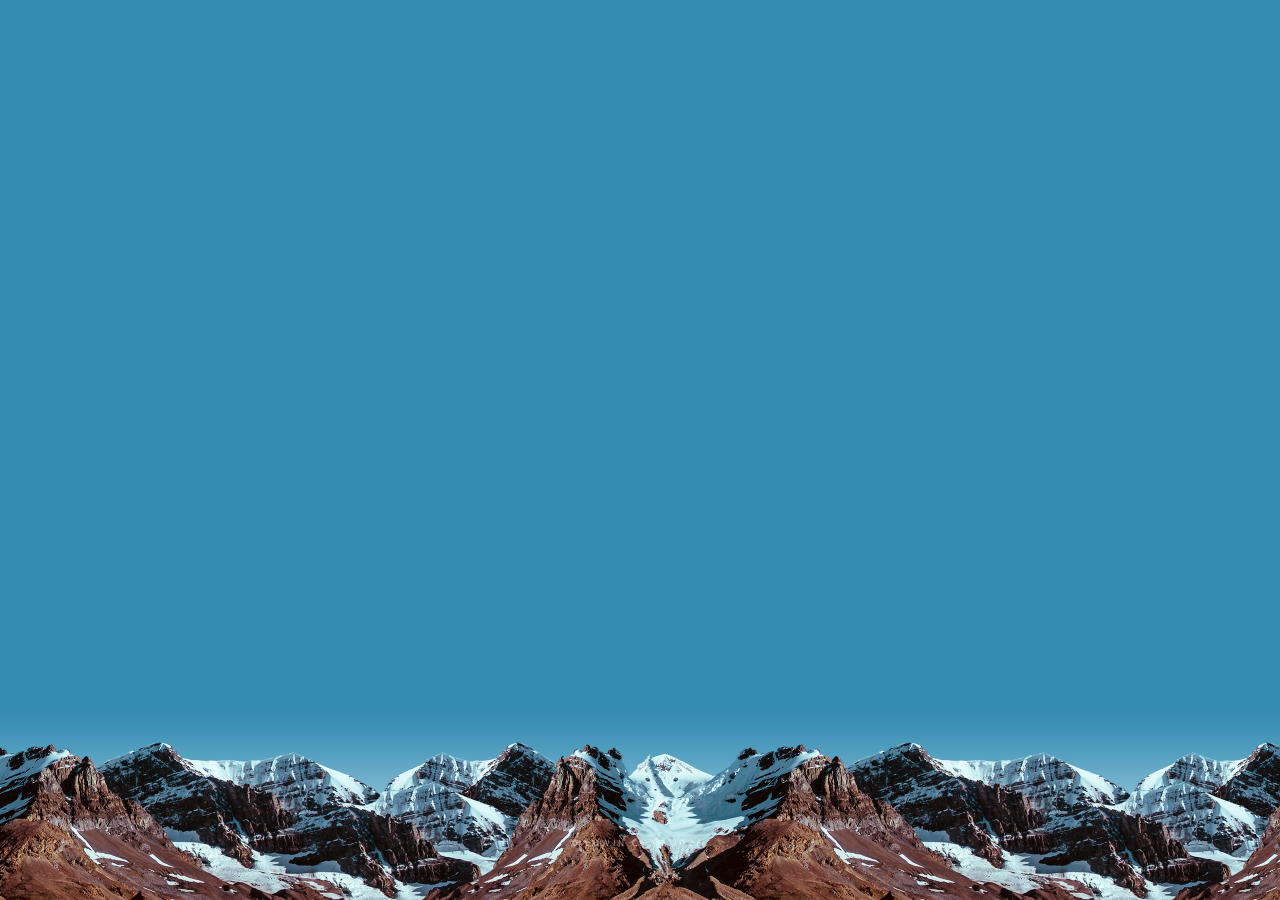
==== index.html @ ed60d813 "just updating the contents of my webpage" ====
<!DOCTYPE HTML>

<html>
	<head>
		<!-- Global site tag (gtag.js) - Google Analytics -->
		<script async src="https://www.googletagmanager.com/gtag/js?id=UA-111643465-1"></script>
		<script>
  			window.dataLayer = window.dataLayer || [];
  			function gtag(){dataLayer.push(arguments);}
  			gtag('js', new Date());
  			gtag('config', 'UA-111643465-1');
		</script>

		<title>Edwin Chan</title>
		<meta charset="utf-8" />
		<meta name="viewport" content="width=device-width, initial-scale=1, user-scalable=no" />
		<link rel="stylesheet" href="assets/css/main.css" />
		<link rel="icon" type="image/png" href="images/favicon.ico">
		<!--[if lte IE 9]><link rel="stylesheet" href="assets/css/ie9.css" /><![endif]-->
		<noscript><link rel="stylesheet" href="assets/css/noscript.css" /></noscript>
	</head>
	<body>

		<!-- Wrapper -->
			<div id="wrapper">
				<!-- Header -->
					<header id="header">
						<h1>Edwin Chan</h1>
						<p>Developer &nbsp;&bull;&nbsp; Programmer &nbsp;&bull;&nbsp; Photographer</p>
						<nav>
							<ul>
								<li><a href="https://www.facebook.com/ec.lyfe/" class="icon fa-facebook"><span class="label">Facebook</span></a></li>
								<li><a href="https://github.com/Edwin-Chan" class="icon fa-github"><span class="label">Github</span></a></li>
								<li><a href="mailto:edwinfychan@hotmail.com" class="icon fa-envelope-o"><span class="label">Email</span></a></li> <br />
								<li><a href="#intro">Introduction</a></li>
								<li><a href="#work">Work</a></li>
								<li><a href="#awards">Awards</a></li>
								<li><a href="#experience">Experience</a></li>
							</ul>
						</nav>
					</header>
				

				<!-- Main -->
					<div id="main">

						<!-- Intro -->
							<article id="intro">
								<h2 class="major">Intro</h2>
								<span class="image main"><img src="images/pic01.jpg" alt="" /></span>
								<p>
								Hi there, I am Edwin Chan, a Senior currently studying Computer Engineering and Computer Science at University of Southern California.
								<br /><br />
								I enjoy learning different new technologies and making use of them. 


								<h2> Education</h2>
								<ul>
									<li><b>University of Southern California </b>- Computer Engineering and Computer Science (Class of 2020)<br />
									GPA: <br />
									-  3.82 (Cumulative) <br/>
									-  3.92 (Spring 2019) <br/>
									-  4.00 (Fall 2017) 

									</li><br />
									
									<li> Member of Golden Key International Honour Society</li>
									<br />
									<li> Member of Makers at USC, an Electrical Engineering Club</li>
								</ul>
								<h2> Language </h2>
								<ul>
									<li>Fluent in English, Cantonese and Putonghua</li>
									<br />
									<li>Studied Japanese for two years from S1-S3 (中学校一年から中学校三年まで 日本語を勉強し
									ました) </li>
									<br />
									<li> <b>Member of Japanese Exchange Student Support(JESS) at USC </b> </br >
									- A club which helps and hosts Japanese Exchange Students at USC to make them feel like part of the Trojan Family. We answer questions they might have, host cultural exchange events and conversations to help them improve their English skills.
									</li>
									<br />
									<li> Can perform daily conversations (日常会話は 大丈夫です)</li>

									
								</ul>
								    </p>
							</article>

						<!-- Work -->
							<article id="work">
								<h2 class="major">Work</h2>
								
								<p>I am a developer and hackathon enthusiast. I enjoy working with different people, and love to try out different technologies. I have built applications in different languages. For my projects, you can see them on <a href="https://github.com/Edwin-Chan">Github</a>, and on <a href="https://devpost.com/Dev_Kryptonite?ref_content=user-portfolio&ref_feature=portfolio&ref_medium=global-nav">DevPost</a>. </p>
								<h2>Experiences</h2>
								<ul>
									<li ><b> Shun Hing Technology Co. Ltd - Software Engineering Intern (Summer 2018)</b></li><br />
									<li ><b>Mentor for Front-end development at AthenaHacks 2017 </b> </li> <br />
									<li> <b> Digital and Signal Processing Laboratory, Faculty of Electronic Engineering, Chinese University of Hong Kong (Summer, 2014)</b></br > 
										- Single-handedly wrote code and designed graphic user-interface of a voice-recognition deviceintended for the deaf and mute (Written in Python and ran the program on a Raspberry Pi)
									</li> <br/>
									
								</ul>
								<h2>Conferences</h2>
								<ul>
									<li ><b>Group Leader</b>, International Student Science Conference, The Hutchins School, Hobart, Tasmania, Australia (28 Sept - 5 Oct 2013)</li> <br />
									<li> <b> Group Leader</b>, International Student Science Conference, Hong Kong (2 - 8 July 2012)
									</li> <br/>
									<li> <b> Group Leader </b>, Study Trip to Nansha, China (2012) </li>  </br >
									<li> <b>Group Leader</b>, Cultural Trip to Beijing (21 - 25 Nov 2011)</li>
									
								</ul>


							</article>

						<!-- Awards -->
							<article id="awards">
								<h2 class="major">Awards</h2>
								<ul>
									<li><b>Best Use of Amazon Web Services(ViHack) – YHack 2017</b> <br />- A React-native application using machine learning to suggest which insurance plan should consumers buy based on their demographics. We also performed data visualization on the provided data set of 1.428 million users to figure out relationships between different variables.
									</li>	
									<br />
									<li> <b> Scholarship for outstanding performance in Rite of Passage (RoP) Programme 2013 </b> <br />- RoP is a 28-day adventure in Queensland involving expeditions, rock-climbing and abseiling
									</li>
									<br />
									<li> <b> First Place, Junior Secondary Division, HK Youth Science & Technology Innovation Competition 2013 </b>
									</li>
									<br />
									<li> <b> Team Leader, Award for the Most Outstanding 11th Grade Exhibit of the Yale Science & Engineering Association, Intel International Science and Engineering Fair – HK Nomination 2013 </b>
									</li>
									<br />
									<li> <b> Team Leader, Honorable Mention, Junior Section, HK Student Science Project Competition 2013 </b>
									</li>
									<br />
									<li> <b> Team Leader, 2nd Runner-up and Best Presentation Award, Junior Section, HK Student Science Project Competition 2012 </b>
									</li>
									<br />
									<li> <b> Member, 1st Runner Up, Most Creative Proposal Award, HK Budding Scientists Award 2011/12 </b>
									</li>
									<br />

								</ul>
							</article>

						<!-- Experience -->
							<article id="experience">
								<h2 class="major">Experience</h2>
								<section>
								<h3> Programming Languages:</h3>
								<ul>
										<li> C   </li>
										<li> C++ </li>
										<li> Java </li>
										<li> Python </li>
										<li> HTML & CSS </li>
										<li> JavaScript </li>
										<li> MySQL </li>
										<li> Swift   </li>
										<li> Node.js </li>

								 </ul>
								 <h3> Hardware Skills:</h3>
								 <ul>
								 		<li> Verilog </li>
								 		<li> Embedded Systems on Arduino </li>
								 		<li> Cadence</li>
								 </ul>
								 <h3> Technologies: </h3>
								 <ul>
										<li> Alexa Skill Kit </li>
										<li> AWS EC2 </li>
										<li> AWS Lambda </li>
										<li> AWS API Gateway </li>
										<li> AWS Dynamo DB</li>
										<li> AWS IoT Core</li>
										<li> Azure Emotion API </li>
										<li> React-Native & Expo </li>
										<li> Google-Map & Google Places API </li>
										<li> Firebase</li>
										<li> Google Analytics </li>
										<li> OAuth 2.0</li>

								 </ul>

								</section>
								<h2 class="major"> Projects </h2>
								<section>
									<h3> FishBot </h3>
									<span class="image main"><img src="images/FishBot.jpg" alt="" /></span>
									<p> FishBot is an automated fihs-farming platform which uses IoT and Cloud technology to help fish-farmers scale up their productions and reduce the resources required.</p> 

									<p>We developed FishBot with state-of-the-art technology. With our system providing real-time information, fish-farmers can monitor the water environment in their farms, and the data collected will be used to further refine the system.</p>
									
									<p> Check out our startup <a href="https://www.fishbot.dev">on this website! </a> </p>


									
								</section>
								<section>
									<h3> The Clock </h3>
									<span class="image main"><img src="images/officiallogo.png" alt="" /></span>
									<p> Do you want to know the current time of different places in the world? This extension, The Clock, will exactly present to you what you want to know!</p> 

									<p>Instead of having to remember the time difference between time zones, within on click onto the extension icon on your upper right hand corner, you can immediately access the time for different time zones!</p>

									<p>In this project, I aimed to provide a minimalist approach towards the presentation of clocks - making the UI simple to manage. What you have to do is to type the time zone into the text field and the supported time zones will appear below it. If you want a certain time zone to be included but you can't find it from the current ones provided, feel free to reach out and comment in the comment section of which area zones you want to be added! Also feel free to give improvement suggestions in the comments tabs! I would love to listen to you guys for improvements since it is also my first Google Extension! </p>

									<p>This app also facilitates interactions between people in different time zones. For example, if you want to collaborate with other people in other time zones on projects, sometimes it is hard to remember or figure out the time, hence it may cause confusions. With this extension, within a click, you can immediately retrieve the information you need without the need to swipe away from the webpage you are reading from, which make things easier. </p>

									<p>Some advantages of using this clock:
									<ul>
									<li>Simple UI which users can add a few clocks that they want into the list.</li>
									<li>Display both Analog and Digital time.</li>
									<li>Users do not need to swipe away from their current webpage to retrieve time.</li>
									<li>Minimalist design which works well with Chrome</li>
									<li>Daylight Saving Time issues are automatically taken care of, and indicated in the extension for the region.</li>
									</ul>
									
									
									<p> Try it out now Live at <a href="https://chrome.google.com/webstore/detail/the-clock/odhlbnhelfacjphdnadeepeffkelnhpn">Chrome Web Store for Extensions!</a> </p>
									<p>P.S. credits to <a href="http://randomibis.com/coolclock/">CoolClock</a> for their design of the analog clock </p>


									
								</section>
								<section>
									<h3> Rides </h3>
									<span class="image main"><img src="images/rides.jpg" alt="" /></span>
									
									<p> Rides is an Alexa Skill which simplifies the entire process of fare estimation and time estimation to go from place to place with a single voice command! Just by saying "Alexa, ask Smart Rides, from {a} to {b} Uber or Lyft?", you can get the estimation from both companies, which streamlines the entire approach, without the need to fumble your apps in your phone to get the two individual quotes from respective mobile apps! 
									</p>
									<p>
									At the same time, Rides also offer convenience in knowing about the time estimation from one place to another. By just saying "Alexa, ask Smart Rides, how long does it take to go from {a} to {b}?" , it returns you the estimate of driving time, and also public transport(if it could be routed). </p>
									<p> Try it out now Live at <a href="https://www.amazon.com/gp/product/B07B7GV5Q8?ie=UTF8&ref-suffix=ss_rw">Amazon Alexa Skill market!</a>
									</p>
									<span class="image main"><img src="images/Alexa.jpg" alt="" /></span>



									
								</section>
								<section>
									<h3> ViHack </h3>
									<span class="image main"><img src="images/vihacklogo.png" alt="" /></span>
									<p> ViHack is a React-native application using machine learning to suggest which insurance plan should consumers buy based on their demographics. We also performed data visualization on the provided data set of 1.428 million users to figure out relationships between different variables. It is built during YHack2017 and won the <b>Best Use of Amazon Web Services </b> award. </p>
									<p> More Details can be viewed on <a href="https://devpost.com/software/vihack">DevPost</a>. </p>
									<span class="image main"><img src="images/vihackteam.jpg" alt="" /></span>



									
								</section>
								<section> 
									<h3> Sleeping Mask (Side Project at Makers at USC) </h3>
									<span class="image main"><img src="images/sleepingmaskteam.jpg" alt="" /></span>
									<p> The sleep mask project was built during my freshman year. We built a sleeping mask to enhance sleeping experience by waking users at the optimal time in the sleeping cycle, using Adafruit Flora.</p>

								</section>
							

							</article>

					</div>

				<!-- Footer -->
					<footer id="footer">
						<p class="copyright">&copy; Edwin Chan <script>document.write(new Date().getFullYear())</script>.</p>
					</footer>

			</div>

		<!-- BG -->
			<div id="bg"></div>
			<div id="overlay"></div>
			<div id="main">
		<!-- Scripts -->
			<script src="assets/js/jquery.min.js"></script>
			<script src="assets/js/skel.min.js"></script>
			<script src="assets/js/util.js"></script>
			<script src="assets/js/main.js"></script>

	</body>
</html>
---- assets/css/main.css ----
@import url(font-awesome.min.css);
@import url("https://fonts.googleapis.com/css?family=Source+Sans+Pro:300italic,600italic,300,600");

/*
	Dimension by HTML5 UP
	html5up.net | @ajlkn
	Free for personal and commercial use under the CCA 3.0 license (html5up.net/license)
*/

/* Reset */

	html, body, div, span, applet, object, iframe, h1, h2, h3, h4, h5, h6, p, blockquote, pre, a, abbr, acronym, address, big, cite, code, del, dfn, em, img, ins, kbd, q, s, samp, small, strike, strong, sub, sup, tt, var, b, u, i, center, dl, dt, dd, ol, ul, li, fieldset, form, label, legend, table, caption, tbody, tfoot, thead, tr, th, td, article, aside, canvas, details, embed, figure, figcaption, footer, header, hgroup, menu, nav, output, ruby, section, summary, time, mark, audio, video {
		margin: 0;
		padding: 0;
		border: 0;
		font-size: 100%;
		font: inherit;
		vertical-align: baseline;
	}

	article, aside, details, figcaption, figure, footer, header, hgroup, menu, nav, section {
		display: block;
	}

	body {
		line-height: 1;
	}

	ol, ul {
		list-style: none;
	}

	blockquote, q {
		quotes: none;
	}

	blockquote:before, blockquote:after, q:before, q:after {
		content: '';
		content: none;
	}

	table {
		border-collapse: collapse;
		border-spacing: 0;
	}

	body {
		-webkit-text-size-adjust: none;
	}

/* Box Model */

	*, *:before, *:after {
		-moz-box-sizing: border-box;
		-webkit-box-sizing: border-box;
		box-sizing: border-box;
	}

/* Basic */

	@-ms-viewport {
		width: device-width;
	}

	@media screen and (max-width: 480px) {

		html, body {
			min-width: 320px;
		}

	}

	body {
		background: #1b1f22;
	}

		body.is-loading *, body.is-loading *:before, body.is-loading *:after, body.is-switching *, body.is-switching *:before, body.is-switching *:after {
			-moz-animation: none !important;
			-webkit-animation: none !important;
			-ms-animation: none !important;
			animation: none !important;
			-moz-transition: none !important;
			-webkit-transition: none !important;
			-ms-transition: none !important;
			transition: none !important;
			-moz-transition-delay: none !important;
			-webkit-transition-delay: none !important;
			-ms-transition-delay: none !important;
			transition-delay: none !important;
		}

/* Type */

	html {
		font-size: 16pt;
	}

		@media screen and (max-width: 1680px) {

			html {
				font-size: 12pt;
			}

		}

		@media screen and (max-width: 736px) {

			html {
				font-size: 11pt;
			}

		}

		@media screen and (max-width: 360px) {

			html {
				font-size: 10pt;
			}

		}

	body, input, select, textarea {
		color: #ffffff;
		font-family: "Source Sans Pro", sans-serif;
		font-weight: 300;
		font-size: 1rem;
		line-height: 1.65;
	}

	a {
		-moz-transition: color 0.2s ease-in-out, background-color 0.2s ease-in-out, border-bottom-color 0.2s ease-in-out;
		-webkit-transition: color 0.2s ease-in-out, background-color 0.2s ease-in-out, border-bottom-color 0.2s ease-in-out;
		-ms-transition: color 0.2s ease-in-out, background-color 0.2s ease-in-out, border-bottom-color 0.2s ease-in-out;
		transition: color 0.2s ease-in-out, background-color 0.2s ease-in-out, border-bottom-color 0.2s ease-in-out;
		border-bottom: dotted 1px rgba(255, 255, 255, 0.5);
		text-decoration: none;
		color: inherit;
	}

		a:hover {
			border-bottom-color: transparent;
		}

	strong, b {
		color: #ffffff;
		font-weight: 600;
	}

	em, i {
		font-style: italic;
	}

	p {
		margin: 0 0 2rem 0;
	}

	h2, h3, h4, h5, h6 {
		color: #ffffff;
		font-weight: 600;
		line-height: 1.5;
		margin: 0 0 1rem 0;
		text-transform: uppercase;
		letter-spacing: 0.2rem;
	}

		h1 a, h2 a, h3 a, h4 a, h5 a, h6 a {
			color: inherit;
			text-decoration: none;
		}

		h1.major, h2.major, h3.major, h4.major, h5.major, h6.major {
			border-bottom: solid 1px #ffffff;
			width: -moz-max-content;
			width: -webkit-max-content;
			width: -ms-max-content;
			width: max-content;
			padding-bottom: 0.5rem;
			margin: 0 0 2rem 0;
		}

	

	h2 {
		font-size: 1.5rem;
		line-height: 1.4;
		letter-spacing: 0.5rem;
	}

	h3 {
		font-size: 1rem;
	}

	h4 {
		font-size: 0.8rem;
	}

	h5 {
		font-size: 0.7rem;
	}

	h6 {
		font-size: 0.6rem;
	}

	@media screen and (max-width: 736px) {

		

		h2 {
			font-size: 1.25em;
			line-height: 1.5;
		}

	}

	sub {
		font-size: 0.8rem;
		position: relative;
		top: 0.5rem;
	}

	sup {
		font-size: 0.8rem;
		position: relative;
		top: -0.5rem;
	}

	blockquote {
		border-left: solid 4px #ffffff;
		font-style: italic;
		margin: 0 0 2rem 0;
		padding: 0.5rem 0 0.5rem 2rem;
	}

	code {
		background: rgba(255, 255, 255, 0.075);
		border-radius: 4px;
		font-family: "Courier New", monospace;
		font-size: 0.9rem;
		margin: 0 0.25rem;
		padding: 0.25rem 0.65rem;
	}

	pre {
		-webkit-overflow-scrolling: touch;
		font-family: "Courier New", monospace;
		font-size: 0.9rem;
		margin: 0 0 2rem 0;
	}

		pre code {
			display: block;
			line-height: 1.75;
			padding: 1rem 1.5rem;
			overflow-x: auto;
		}

	hr {
		border: 0;
		border-bottom: solid 1px #ffffff;
		margin: 2.75rem 0;
	}

	.align-left {
		text-align: left;
	}

	.align-center {
		text-align: center;
	}

	.align-right {
		text-align: right;
	}

/* Form */

	form {
		margin: 0 0 2.5rem 0;
	}

		form .field {
			margin: 0 0 1.5rem 0;
		}

			form .field.half {
				width: 50%;
				float: left;
				padding: 0 0 0 0.75rem;
			}

				form .field.half.first {
					padding: 0 0.75rem 0 0;
				}

		form > .actions {
			margin: 1.875rem 0 0 0 !important;
		}

		@media screen and (max-width: 736px) {

			form .field {
				margin: 0 0 1.125rem 0;
			}

				form .field.half {
					padding: 0 0 0 0.5625rem;
				}

					form .field.half.first {
						padding: 0 0.5625rem 0 0;
					}

			form > .actions {
				margin: 1.5rem 0 0 0 !important;
			}

		}

		@media screen and (max-width: 480px) {

			form .field.half {
				width: 100%;
				float: none;
				padding: 0;
			}

				form .field.half.first {
					padding: 0;
				}

		}

	label {
		color: #ffffff;
		display: block;
		font-size: 0.8rem;
		font-weight: 300;
		letter-spacing: 0.2rem;
		line-height: 1.5;
		margin: 0 0 1rem 0;
		text-transform: uppercase;
	}

	input[type="text"],
	input[type="password"],
	input[type="email"],
	input[type="tel"],
	select,
	textarea {
		-moz-appearance: none;
		-webkit-appearance: none;
		-ms-appearance: none;
		appearance: none;
		-moz-transition: border-color 0.2s ease-in-out, box-shadow 0.2s ease-in-out, background-color 0.2s ease-in-out;
		-webkit-transition: border-color 0.2s ease-in-out, box-shadow 0.2s ease-in-out, background-color 0.2s ease-in-out;
		-ms-transition: border-color 0.2s ease-in-out, box-shadow 0.2s ease-in-out, background-color 0.2s ease-in-out;
		transition: border-color 0.2s ease-in-out, box-shadow 0.2s ease-in-out, background-color 0.2s ease-in-out;
		background: transparent;
		border-radius: 4px;
		border: solid 1px #ffffff;
		color: inherit;
		display: block;
		outline: 0;
		padding: 0 1rem;
		text-decoration: none;
		width: 100%;
	}

		input[type="text"]:invalid,
		input[type="password"]:invalid,
		input[type="email"]:invalid,
		input[type="tel"]:invalid,
		select:invalid,
		textarea:invalid {
			box-shadow: none;
		}

		input[type="text"]:focus,
		input[type="password"]:focus,
		input[type="email"]:focus,
		input[type="tel"]:focus,
		select:focus,
		textarea:focus {
			background: rgba(255, 255, 255, 0.075);
			border-color: #ffffff;
			box-shadow: 0 0 0 1px #ffffff;
		}

	select option {
		background: #1b1f22;
		color: #ffffff;
	}

	.select-wrapper {
		text-decoration: none;
		display: block;
		position: relative;
	}

		.select-wrapper:before {
			-moz-osx-font-smoothing: grayscale;
			-webkit-font-smoothing: antialiased;
			font-family: FontAwesome;
			font-style: normal;
			font-weight: normal;
			text-transform: none !important;
		}

		.select-wrapper:before {
			color: #ffffff;
			content: '\f107';
			display: block;
			height: 2.75rem;
			line-height: calc(2.75rem + 0em);
			pointer-events: none;
			position: absolute;
			right: 0;
			text-align: center;
			top: 0;
			width: 2.75rem;
		}

		.select-wrapper select::-ms-expand {
			display: none;
		}

	input[type="text"],
	input[type="password"],
	input[type="email"],
	select {
		height: 2.75rem;
	}

	textarea {
		padding: 0.75rem 1rem;
	}

	input[type="checkbox"],
	input[type="radio"] {
		-moz-appearance: none;
		-webkit-appearance: none;
		-ms-appearance: none;
		appearance: none;
		display: block;
		float: left;
		margin-right: -2rem;
		opacity: 0;
		width: 1rem;
		z-index: -1;
	}

		input[type="checkbox"] + label,
		input[type="radio"] + label {
			text-decoration: none;
			-moz-user-select: none;
			-webkit-user-select: none;
			-ms-user-select: none;
			user-select: none;
			color: #ffffff;
			cursor: pointer;
			display: inline-block;
			font-size: 0.8rem;
			font-weight: 300;
			margin: 0 0 0.5rem 0;
			padding-left: 2.65rem;
			padding-right: 0.75rem;
			position: relative;
		}

			input[type="checkbox"] + label:before,
			input[type="radio"] + label:before {
				-moz-osx-font-smoothing: grayscale;
				-webkit-font-smoothing: antialiased;
				font-family: FontAwesome;
				font-style: normal;
				font-weight: normal;
				text-transform: none !important;
			}

			input[type="checkbox"] + label:before,
			input[type="radio"] + label:before {
				-moz-transition: border-color 0.2s ease-in-out, box-shadow 0.2s ease-in-out, background-color 0.2s ease-in-out;
				-webkit-transition: border-color 0.2s ease-in-out, box-shadow 0.2s ease-in-out, background-color 0.2s ease-in-out;
				-ms-transition: border-color 0.2s ease-in-out, box-shadow 0.2s ease-in-out, background-color 0.2s ease-in-out;
				transition: border-color 0.2s ease-in-out, box-shadow 0.2s ease-in-out, background-color 0.2s ease-in-out;
				border-radius: 4px;
				border: solid 1px #ffffff;
				content: '';
				display: inline-block;
				height: 1.65rem;
				left: 0;
				line-height: calc(1.58125rem + 0em);
				position: absolute;
				text-align: center;
				top: -0.125rem;
				width: 1.65rem;
			}

		input[type="checkbox"]:checked + label:before,
		input[type="radio"]:checked + label:before {
			background: #ffffff !important;
			border-color: #ffffff !important;
			color: #1b1f22;
			content: '\f00c';
		}

		input[type="checkbox"]:focus + label:before,
		input[type="radio"]:focus + label:before {
			background: rgba(255, 255, 255, 0.075);
			border-color: #ffffff;
			box-shadow: 0 0 0 1px #ffffff;
		}

	input[type="checkbox"] + label:before {
		border-radius: 4px;
	}

	input[type="radio"] + label:before {
		border-radius: 100%;
	}

	::-webkit-input-placeholder {
		color: rgba(255, 255, 255, 0.5) !important;
		opacity: 1.0;
	}

	:-moz-placeholder {
		color: rgba(255, 255, 255, 0.5) !important;
		opacity: 1.0;
	}

	::-moz-placeholder {
		color: rgba(255, 255, 255, 0.5) !important;
		opacity: 1.0;
	}

	:-ms-input-placeholder {
		color: rgba(255, 255, 255, 0.5) !important;
		opacity: 1.0;
	}

	.formerize-placeholder {
		color: rgba(255, 255, 255, 0.5) !important;
		opacity: 1.0;
	}

/* Box */

	.box {
		border-radius: 4px;
		border: solid 1px #ffffff;
		margin-bottom: 2rem;
		padding: 1.5em;
	}

		.box > :last-child,
		.box > :last-child > :last-child,
		.box > :last-child > :last-child > :last-child {
			margin-bottom: 0;
		}

		.box.alt {
			border: 0;
			border-radius: 0;
			padding: 0;
		}

/* Icon */

	.icon {
		text-decoration: none;
		border-bottom: none;
		position: relative;
	}

		.icon:before {
			-moz-osx-font-smoothing: grayscale;
			-webkit-font-smoothing: antialiased;
			font-family: FontAwesome;
			font-style: normal;
			font-weight: normal;
			text-transform: none !important;
		}

		.icon > .label {
			display: none;
		}

/* Image */

	.image {
		border-radius: 4px;
		border: 0;
		display: inline-block;
		position: relative;
	}

		.image:before {
			-moz-pointer-events: none;
			-webkit-pointer-events: none;
			-ms-pointer-events: none;
			pointer-events: none;
			background-image: url("../../images/overlay.png");
			background-color: rgba(19, 21, 25, 0.5);
			border-radius: 4px;
			content: '';
			display: block;
			height: 100%;
			left: 0;
			opacity: 0.1;
			position: absolute;
			top: 0;
			width: 100%;
		}

		.image img {
			border-radius: 4px;
			display: block;
		}

		.image.left, .image.right {
			max-width: 40%;
		}

			.image.left img, .image.right img {
				width: 100%;
			}

		.image.left {
			float: left;
			padding: 0 1.5em 1em 0;
			top: 0.25em;
		}

		.image.right {
			float: right;
			padding: 0 0 1em 1.5em;
			top: 0.25em;
		}

		.image.fit {
			display: block;
			margin: 0 0 2rem 0;
			width: 100%;
		}

			.image.fit img {
				width: 100%;
			}

		.image.main {
			display: block;
			margin: 2.5rem 0;
			width: 100%;
		}

			.image.main img {
				width: 100%;
			}

		@media screen and (max-width: 736px) {

			.image.main {
				margin: 2rem 0;
			}

		}

		@media screen and (max-width: 480px) {

			.image.main {
				margin: 1.5rem 0;
			}

		}

/* List */

	ol {
		list-style: decimal;
		margin: 0 0 2rem 0;
		padding-left: 1.25em;
	}

		ol li {
			padding-left: 0.25em;
		}

	ul {
		list-style: disc;
		margin: 0 0 2rem 0;
		padding-left: 1em;
	}

		ul li {
			padding-left: 0.5em;
		}

		ul.alt {
			list-style: none;
			padding-left: 0;
		}

			ul.alt li {
				border-top: solid 1px #ffffff;
				padding: 0.5em 0;
			}

				ul.alt li:first-child {
					border-top: 0;
					padding-top: 0;
				}

		ul.icons {
			cursor: default;
			list-style: none;
			padding-left: 0;
		}

			ul.icons li {
				display: inline-block;
				padding: 0 0.75em 0 0;
			}

				ul.icons li:last-child {
					padding-right: 0;
				}

				ul.icons li a {
					border-radius: 100%;
					box-shadow: inset 0 0 0 1px #ffffff;
					display: inline-block;
					height: 2.25rem;
					line-height: 2.25rem;
					text-align: center;
					width: 2.25rem;
				}

					ul.icons li a:hover {
						background-color: rgba(255, 255, 255, 0.075);
					}

					ul.icons li a:active {
						background-color: rgba(255, 255, 255, 0.175);
					}

		ul.actions {
			cursor: default;
			list-style: none;
			padding-left: 0;
		}

			ul.actions li {
				display: inline-block;
				padding: 0 1rem 0 0;
				vertical-align: middle;
			}

				ul.actions li:last-child {
					padding-right: 0;
				}

			ul.actions.small li {
				padding: 0 0.5rem 0 0;
			}

			ul.actions.vertical li {
				display: block;
				padding: 1rem 0 0 0;
			}

				ul.actions.vertical li:first-child {
					padding-top: 0;
				}

				ul.actions.vertical li > * {
					margin-bottom: 0;
				}

			ul.actions.vertical.small li {
				padding: 0.5rem 0 0 0;
			}

				ul.actions.vertical.small li:first-child {
					padding-top: 0;
				}

			ul.actions.fit {
				display: table;
				margin-left: -1rem;
				padding: 0;
				table-layout: fixed;
				width: calc(100% + 1rem);
			}

				ul.actions.fit li {
					display: table-cell;
					padding: 0 0 0 1rem;
				}

					ul.actions.fit li > * {
						margin-bottom: 0;
					}

				ul.actions.fit.small {
					margin-left: -0.5rem;
					width: calc(100% + 0.5rem);
				}

					ul.actions.fit.small li {
						padding: 0 0 0 0.5rem;
					}

			@media screen and (max-width: 480px) {

				ul.actions {
					margin: 0 0 2rem 0;
				}

					ul.actions li {
						padding: 1rem 0 0 0;
						display: block;
						text-align: center;
						width: 100%;
					}

						ul.actions li:first-child {
							padding-top: 0;
						}

						ul.actions li > * {
							width: 100%;
							margin: 0 !important;
						}

							ul.actions li > *.icon:before {
								margin-left: -2em;
							}

					ul.actions.small li {
						padding: 0.5rem 0 0 0;
					}

						ul.actions.small li:first-child {
							padding-top: 0;
						}

			}

	dl {
		margin: 0 0 2rem 0;
	}

		dl dt {
			display: block;
			font-weight: 600;
			margin: 0 0 1rem 0;
		}

		dl dd {
			margin-left: 2rem;
		}

/* Table */

	.table-wrapper {
		-webkit-overflow-scrolling: touch;
		overflow-x: auto;
	}

	table {
		margin: 0 0 2rem 0;
		width: 100%;
	}

		table tbody tr {
			border: solid 1px #ffffff;
			border-left: 0;
			border-right: 0;
		}

			table tbody tr:nth-child(2n + 1) {
				background-color: rgba(255, 255, 255, 0.075);
			}

		table td {
			padding: 0.75em 0.75em;
		}

		table th {
			color: #ffffff;
			font-size: 0.9em;
			font-weight: 600;
			padding: 0 0.75em 0.75em 0.75em;
			text-align: left;
		}

		table thead {
			border-bottom: solid 2px #ffffff;
		}

		table tfoot {
			border-top: solid 2px #ffffff;
		}

		table.alt {
			border-collapse: separate;
		}

			table.alt tbody tr td {
				border: solid 1px #ffffff;
				border-left-width: 0;
				border-top-width: 0;
			}

				table.alt tbody tr td:first-child {
					border-left-width: 1px;
				}

			table.alt tbody tr:first-child td {
				border-top-width: 1px;
			}

			table.alt thead {
				border-bottom: 0;
			}

			table.alt tfoot {
				border-top: 0;
			}

/* Button */

	input[type="submit"],
	input[type="reset"],
	input[type="button"],
	button,
	.button {
		-moz-appearance: none;
		-webkit-appearance: none;
		-ms-appearance: none;
		appearance: none;
		-moz-transition: background-color 0.2s ease-in-out, color 0.2s ease-in-out;
		-webkit-transition: background-color 0.2s ease-in-out, color 0.2s ease-in-out;
		-ms-transition: background-color 0.2s ease-in-out, color 0.2s ease-in-out;
		transition: background-color 0.2s ease-in-out, color 0.2s ease-in-out;
		background-color: transparent;
		border-radius: 4px;
		border: 0;
		box-shadow: inset 0 0 0 1px #ffffff;
		color: #ffffff !important;
		cursor: pointer;
		display: inline-block;
		font-size: 0.8rem;
		font-weight: 300;
		height: 2.75rem;
		letter-spacing: 0.2rem;
		line-height: 2.75rem;
		outline: 0;
		padding: 0 1.25rem 0 1.35rem;
		text-align: center;
		text-decoration: none;
		text-transform: uppercase;
		white-space: nowrap;
	}

		input[type="submit"]:hover,
		input[type="reset"]:hover,
		input[type="button"]:hover,
		button:hover,
		.button:hover {
			background-color: rgba(255, 255, 255, 0.075);
		}

		input[type="submit"]:active,
		input[type="reset"]:active,
		input[type="button"]:active,
		button:active,
		.button:active {
			background-color: rgba(255, 255, 255, 0.175);
		}

		input[type="submit"].icon:before,
		input[type="reset"].icon:before,
		input[type="button"].icon:before,
		button.icon:before,
		.button.icon:before {
			margin-right: 0.5em;
		}

		input[type="submit"].fit,
		input[type="reset"].fit,
		input[type="button"].fit,
		button.fit,
		.button.fit {
			display: block;
			margin: 0 0 1rem 0;
			width: 100%;
		}

		input[type="submit"].special,
		input[type="reset"].special,
		input[type="button"].special,
		button.special,
		.button.special {
			background-color: #ffffff;
			color: #1b1f22 !important;
			font-weight: 600;
		}

		input[type="submit"].disabled, input[type="submit"]:disabled,
		input[type="reset"].disabled,
		input[type="reset"]:disabled,
		input[type="button"].disabled,
		input[type="button"]:disabled,
		button.disabled,
		button:disabled,
		.button.disabled,
		.button:disabled {
			-moz-pointer-events: none;
			-webkit-pointer-events: none;
			-ms-pointer-events: none;
			pointer-events: none;
			cursor: default;
			opacity: 0.25;
		}

	input[type="submit"],
	input[type="reset"],
	input[type="button"],
	button {
		line-height: calc(2.75rem - 2px);
	}

/* BG */

	#bg {
		-moz-animation: bg 60s linear infinite;
		-webkit-animation: bg 60s linear infinite;
		-ms-animation: bg 60s linear infinite;
		animation: bg 60s linear infinite;
		-moz-backface-visibility: hidden;
		-webkit-backface-visibility: hidden;
		-ms-backface-visibility: hidden;
		backface-visibility: hidden;
		-moz-transform: translate3d(0,0,0);
		-webkit-transform: translate3d(0,0,0);
		-ms-transform: translate3d(0,0,0);
		transform: translate3d(0,0,0);
	/* Set your background with this */

		background: #348cb2 url("images/bg.jpg") bottom left;
		background-repeat: repeat-x;
		height: 100%;
		left: 0;
		opacity: 1;
		position: fixed;
		top: 0;
	}

	@-moz-keyframes bg {
		0% {
			-moz-transform: translate3d(0,0,0);
			-webkit-transform: translate3d(0,0,0);
			-ms-transform: translate3d(0,0,0);
			transform: translate3d(0,0,0);
		}

		100% {
			-moz-transform: translate3d(-2250px,0,0);
			-webkit-transform: translate3d(-2250px,0,0);
			-ms-transform: translate3d(-2250px,0,0);
			transform: translate3d(-2250px,0,0);
		}
	}

	@-webkit-keyframes bg {
		0% {
			-moz-transform: translate3d(0,0,0);
			-webkit-transform: translate3d(0,0,0);
			-ms-transform: translate3d(0,0,0);
			transform: translate3d(0,0,0);
		}

		100% {
			-moz-transform: translate3d(-2250px,0,0);
			-webkit-transform: translate3d(-2250px,0,0);
			-ms-transform: translate3d(-2250px,0,0);
			transform: translate3d(-2250px,0,0);
		}
	}

	@-ms-keyframes bg {
		0% {
			-moz-transform: translate3d(0,0,0);
			-webkit-transform: translate3d(0,0,0);
			-ms-transform: translate3d(0,0,0);
			transform: translate3d(0,0,0);
		}

		100% {
			-moz-transform: translate3d(-2250px,0,0);
			-webkit-transform: translate3d(-2250px,0,0);
			-ms-transform: translate3d(-2250px,0,0);
			transform: translate3d(-2250px,0,0);
		}
	}

	@keyframes bg {
		0% {
			-moz-transform: translate3d(0,0,0);
			-webkit-transform: translate3d(0,0,0);
			-ms-transform: translate3d(0,0,0);
			transform: translate3d(0,0,0);
		}

		100% {
			-moz-transform: translate3d(-2250px,0,0);
			-webkit-transform: translate3d(-2250px,0,0);
			-ms-transform: translate3d(-2250px,0,0);
			transform: translate3d(-2250px,0,0);
		}
	}

	#bg {
		background-size: 2250px auto;
		width: 6750px;
	}

/* Wrapper */

	#wrapper {
		display: -moz-flex;
		display: -webkit-flex;
		display: -ms-flex;
		display: flex;
		-moz-flex-direction: column;
		-webkit-flex-direction: column;
		-ms-flex-direction: column;
		flex-direction: column;
		-moz-align-items: center;
		-webkit-align-items: center;
		-ms-align-items: center;
		align-items: center;
		-moz-justify-content: space-between;
		-webkit-justify-content: space-between;
		-ms-justify-content: space-between;
		justify-content: space-between;
		position: relative;
		min-height: 100vh;
		width: 100%;
		padding: 4rem 2rem;
		z-index: 3;
	}

		#wrapper:before {
			content: '';
			display: block;
		}

		@media screen and (max-width: 1680px) {

			#wrapper {
				padding: 3rem 2rem;
			}

		}

		@media screen and (max-width: 736px) {

			#wrapper {
				padding: 2rem 1rem;
			}

		}

		@media screen and (max-width: 480px) {

			#wrapper {
				padding: 1rem;
			}

		}

/* Header */

	@-moz-keyframes header {
		0% {
			-moz-transform: translate3d(0,1em,0);
			-webkit-transform: translate3d(0,1em,0);
			-ms-transform: translate3d(0,1em,0);
			transform: translate3d(0,1em,0);
			opacity: 0;
		}

		100% {
			-moz-transform: translate3d(0,0,0);
			-webkit-transform: translate3d(0,0,0);
			-ms-transform: translate3d(0,0,0);
			transform: translate3d(0,0,0);
			opacity: 1;
		}
	}

	@-webkit-keyframes header {
		0% {
			-moz-transform: translate3d(0,1em,0);
			-webkit-transform: translate3d(0,1em,0);
			-ms-transform: translate3d(0,1em,0);
			transform: translate3d(0,1em,0);
			opacity: 0;
		}

		100% {
			-moz-transform: translate3d(0,0,0);
			-webkit-transform: translate3d(0,0,0);
			-ms-transform: translate3d(0,0,0);
			transform: translate3d(0,0,0);
			opacity: 1;
		}
	}

	@-ms-keyframes header {
		0% {
			-moz-transform: translate3d(0,1em,0);
			-webkit-transform: translate3d(0,1em,0);
			-ms-transform: translate3d(0,1em,0);
			transform: translate3d(0,1em,0);
			opacity: 0;
		}

		100% {
			-moz-transform: translate3d(0,0,0);
			-webkit-transform: translate3d(0,0,0);
			-ms-transform: translate3d(0,0,0);
			transform: translate3d(0,0,0);
			opacity: 1;
		}
	}

	@keyframes header {
		0% {
			-moz-transform: translate3d(0,1em,0);
			-webkit-transform: translate3d(0,1em,0);
			-ms-transform: translate3d(0,1em,0);
			transform: translate3d(0,1em,0);
			opacity: 0;
		}

		100% {
			-moz-transform: translate3d(0,0,0);
			-webkit-transform: translate3d(0,0,0);
			-ms-transform: translate3d(0,0,0);
			transform: translate3d(0,0,0);
			opacity: 1;
		}
	}

	@-moz-keyframes nav-icons {
		0% {
			-moz-transform: translate3d(0,1em,0);
			-webkit-transform: translate3d(0,1em,0);
			-ms-transform: translate3d(0,1em,0);
			transform: translate3d(0,1em,0);
			opacity: 0;
		}

		100% {
			-moz-transform: translate3d(0,0,0);
			-webkit-transform: translate3d(0,0,0);
			-ms-transform: translate3d(0,0,0);
			transform: translate3d(0,0,0);
			opacity: 1;
		}
	}

	@-webkit-keyframes nav-icons {
		0% {
			-moz-transform: translate3d(0,1em,0);
			-webkit-transform: translate3d(0,1em,0);
			-ms-transform: translate3d(0,1em,0);
			transform: translate3d(0,1em,0);
			opacity: 0;
		}

		100% {
			-moz-transform: translate3d(0,0,0);
			-webkit-transform: translate3d(0,0,0);
			-ms-transform: translate3d(0,0,0);
			transform: translate3d(0,0,0);
			opacity: 1;
		}
	}

	@-ms-keyframes nav-icons {
		0% {
			-moz-transform: translate3d(0,1em,0);
			-webkit-transform: translate3d(0,1em,0);
			-ms-transform: translate3d(0,1em,0);
			transform: translate3d(0,1em,0);
			opacity: 0;
		}

		100% {
			-moz-transform: translate3d(0,0,0);
			-webkit-transform: translate3d(0,0,0);
			-ms-transform: translate3d(0,0,0);
			transform: translate3d(0,0,0);
			opacity: 1;
		}
	}

	@keyframes nav-icons {
		0% {
			-moz-transform: translate3d(0,1em,0);
			-webkit-transform: translate3d(0,1em,0);
			-ms-transform: translate3d(0,1em,0);
			transform: translate3d(0,1em,0);
			opacity: 0;
		}

		100% {
			-moz-transform: translate3d(0,0,0);
			-webkit-transform: translate3d(0,0,0);
			-ms-transform: translate3d(0,0,0);
			transform: translate3d(0,0,0);
			opacity: 1;
		}
	}

	#header {
		-moz-animation: header 0.7s 1.5s forwards;
		-webkit-animation: header 0.7s 1.5s forwards;
		-ms-animation: header 0.7s 1.5s forwards;
		animation: header 0.7s 1.5s forwards;
		-moz-backface-visibility: hidden;
		-webkit-backface-visibility: hidden;
		-ms-backface-visibility: hidden;
		backface-visibility: hidden;
		-moz-transform: translate3d(0,0,0);
		-webkit-transform: translate3d(0,0,0);
		-ms-transform: translate3d(0,0,0);
		transform: translate3d(0,0,0);
		cursor: default;
		display: inline-block;
		opacity: 0;
		position: relative;
		text-align: center;
		top: -1em;
		vertical-align: middle;
		width: 90%;
	}

		#header h1 {
			font-size: 4.75em;
			font-weight: 300;
			letter-spacing: -0.035em;
			line-height: 1em;
		}

		#header p {
			font-size: 1.25em;
			margin: 0.75em 0 0.25em 0;
			opacity: 0.75;
		}

		#header nav {
			margin: 1.5em 0 0 0;
		}

			#header nav li {
				-moz-animation: nav-icons 0.2s ease-in-out forwards;
				-webkit-animation: nav-icons 0.2s ease-in-out forwards;
				-ms-animation: nav-icons 0.2s ease-in-out forwards;
				animation: nav-icons 0.2s ease-in-out forwards;
				-moz-backface-visibility: hidden;
				-webkit-backface-visibility: hidden;
				-ms-backface-visibility: hidden;
				backface-visibility: hidden;
				-moz-transform: translate3d(0,0,0);
				-webkit-transform: translate3d(0,0,0);
				-ms-transform: translate3d(0,0,0);
				transform: translate3d(0,0,0);
				display: inline-block;
				height: 5.35em;
				line-height: 5.885em;
				opacity: 0;
				position: relative;
				top: 0;
				width: 5.35em;
			}

				#header nav li:nth-child(1) {
					-moz-animation-delay: 2.5s;
					-webkit-animation-delay: 2.5s;
					-ms-animation-delay: 2.5s;
					animation-delay: 2.5s;
				}

				#header nav li:nth-child(2) {
					-moz-animation-delay: 2.75s;
					-webkit-animation-delay: 2.75s;
					-ms-animation-delay: 2.75s;
					animation-delay: 2.75s;
				}

				#header nav li:nth-child(3) {
					-moz-animation-delay: 3s;
					-webkit-animation-delay: 3s;
					-ms-animation-delay: 3s;
					animation-delay: 3s;
				}

				#header nav li:nth-child(4) {
					-moz-animation-delay: 3.25s;
					-webkit-animation-delay: 3.25s;
					-ms-animation-delay: 3.25s;
					animation-delay: 3.25s;
				}

				#header nav li:nth-child(5) {
					-moz-animation-delay: 3.5s;
					-webkit-animation-delay: 3.5s;
					-ms-animation-delay: 3.5s;
					animation-delay: 3.5s;
				}

				#header nav li:nth-child(6) {
					-moz-animation-delay: 3.75s;
					-webkit-animation-delay: 3.75s;
					-ms-animation-delay: 3.75s;
					animation-delay: 3.75s;
				}

				#header nav li:nth-child(7) {
					-moz-animation-delay: 4s;
					-webkit-animation-delay: 4s;
					-ms-animation-delay: 4s;
					animation-delay: 4s;
				}

				#header nav li:nth-child(8) {
					-moz-animation-delay: 4.25s;
					-webkit-animation-delay: 4.25s;
					-ms-animation-delay: 4.25s;
					animation-delay: 4.25s;
				}

				#header nav li:nth-child(9) {
					-moz-animation-delay: 4.5s;
					-webkit-animation-delay: 4.5s;
					-ms-animation-delay: 4.5s;
					animation-delay: 4.5s;
				}

				#header nav li:nth-child(10) {
					-moz-animation-delay: 4.75s;
					-webkit-animation-delay: 4.75s;
					-ms-animation-delay: 4.75s;
					animation-delay: 4.75s;
				}

			#header nav a {
				-webkit-tap-highlight-color: transparent;
				-webkit-touch-callout: none;
				border: 0;
				display: inline-block;
			}

				#header nav a:before {
					-moz-transition: all 0.1s ease-in-out;
					-webkit-transition: all 0.1s ease-in-out;
					-ms-transition: all 0.1s ease-in-out;
					transition: all 0.1s ease-in-out;
					border-radius: 100%;
					border: solid 1px #fff;
					display: block;
					font-size: 1.75em;
					height: 2.5em;
					line-height: 2.5em;
					position: relative;
					text-align: center;
					top: 0;
					width: 2.5em;
				}

				#header nav a:hover {
					font-size: 1.1em;
				}

					#header nav a:hover:before {
						background-color: rgba(255, 255, 255, 0.175);
						color: #fff;
					}

				#header nav a:active {
					font-size: 0.95em;
					background: none;
				}

					#header nav a:active:before {
						background-color: rgba(255, 255, 255, 0.35);
						color: #fff;
					}

				#header nav a span {
					display: none;
				}

/* Overlay */

	@-moz-keyframes overlay {
		0% {
			opacity: 0;
		}

		100% {
			opacity: 1;
		}
	}

	@-webkit-keyframes overlay {
		0% {
			opacity: 0;
		}

		100% {
			opacity: 1;
		}
	}

	@-ms-keyframes overlay {
		0% {
			opacity: 0;
		}

		100% {
			opacity: 1;
		}
	}

	@keyframes overlay {
		0% {
			opacity: 0;
		}

		100% {
			opacity: 1;
		}
	}

	#overlay {
		-moz-animation: overlay 1.5s 1.5s forwards;
		-webkit-animation: overlay 1.5s 1.5s forwards;
		-ms-animation: overlay 1.5s 1.5s forwards;
		animation: overlay 1.5s 1.5s forwards;
		background-attachment: fixed, fixed;
		background-image: url("images/overlay-pattern.png"), url("images/overlay.svg");
		background-position: top left, center center;
		background-repeat: repeat, no-repeat;
		background-size: auto, cover;
		height: 100%;
		left: 0;
		opacity: 0;
		position: fixed;
		top: 0;
		width: 100%;
	}


/* Main */

	#main {
		-moz-flex-grow: 1;
		-webkit-flex-grow: 1;
		-ms-flex-grow: 1;
		flex-grow: 1;
		-moz-flex-shrink: 1;
		-webkit-flex-shrink: 1;
		-ms-flex-shrink: 1;
		flex-shrink: 1;
		display: -moz-flex;
		display: -webkit-flex;
		display: -ms-flex;
		display: flex;
		-moz-align-items: center;
		-webkit-align-items: center;
		-ms-align-items: center;
		align-items: center;
		-moz-justify-content: center;
		-webkit-justify-content: center;
		-ms-justify-content: center;
		justify-content: center;
		-moz-flex-direction: column;
		-webkit-flex-direction: column;
		-ms-flex-direction: column;
		flex-direction: column;
		position: relative;
		max-width: 100%;
		z-index: 3;
	}

		#main article {
			-moz-transform: translateY(0.25rem);
			-webkit-transform: translateY(0.25rem);
			-ms-transform: translateY(0.25rem);
			transform: translateY(0.25rem);
			-moz-transition: opacity 0.325s ease-in-out, -moz-transform 0.325s ease-in-out;
			-webkit-transition: opacity 0.325s ease-in-out, -webkit-transform 0.325s ease-in-out;
			-ms-transition: opacity 0.325s ease-in-out, -ms-transform 0.325s ease-in-out;
			transition: opacity 0.325s ease-in-out, transform 0.325s ease-in-out;
			padding: 4.5rem 2.5rem 1.5rem 2.5rem ;
			position: relative;
			width: 40rem;
			max-width: 100%;
			background-color: rgba(27, 31, 34, 0.85);
			border-radius: 4px;
			opacity: 0;
		}

			#main article.active {
				-moz-transform: translateY(0);
				-webkit-transform: translateY(0);
				-ms-transform: translateY(0);
				transform: translateY(0);
				opacity: 1;
			}

			#main article .close {
				display: block;
				position: absolute;
				top: 0;
				right: 0;
				width: 4rem;
				height: 4rem;
				cursor: pointer;
				text-indent: 4rem;
				overflow: hidden;
				white-space: nowrap;
			}

				#main article .close:before {
					-moz-transition: background-color 0.2s ease-in-out;
					-webkit-transition: background-color 0.2s ease-in-out;
					-ms-transition: background-color 0.2s ease-in-out;
					transition: background-color 0.2s ease-in-out;
					content: '';
					display: block;
					position: absolute;
					top: 0.75rem;
					left: 0.75rem;
					width: 2.5rem;
					height: 2.5rem;
					border-radius: 100%;
					background-position: center;
					background-image: url("data:image/svg+xml;charset=utf8,%3Csvg xmlns='http://www.w3.org/2000/svg' xmlns:xlink='http://www.w3.org/1999/xlink' width='20px' height='20px' viewBox='0 0 20 20' zoomAndPan='disable'%3E%3Cstyle%3Eline %7B stroke: %23ffffff%3B stroke-width: 1%3B %7D%3C/style%3E%3Cline x1='2' y1='2' x2='18' y2='18' /%3E%3Cline x1='18' y1='2' x2='2' y2='18' /%3E%3C/svg%3E");
					background-size: 20px 20px;
					background-repeat: no-repeat;
				}

				#main article .close:hover:before {
					background-color: rgba(255, 255, 255, 0.075);
				}

				#main article .close:active:before {
					background-color: rgba(255, 255, 255, 0.175);
				}

		@media screen and (max-width: 736px) {

			#main article {
				padding: 3.5rem 2rem 0.5rem 2rem ;
			}

				#main article .close:before {
					top: 0.875rem;
					left: 0.875rem;
					width: 2.25rem;
					height: 2.25rem;
					background-size: 14px 14px;
				}

		}

		@media screen and (max-width: 480px) {

			#main article {
				padding: 3rem 1.5rem 0.5rem 1.5rem ;
			}

		}

/* Footer */

	#footer {
		-moz-transition: -moz-transform 0.325s ease-in-out, -moz-filter 0.325s ease-in-out, opacity 0.325s ease-in-out;
		-webkit-transition: -webkit-transform 0.325s ease-in-out, -webkit-filter 0.325s ease-in-out, opacity 0.325s ease-in-out;
		-ms-transition: -ms-transform 0.325s ease-in-out, -ms-filter 0.325s ease-in-out, opacity 0.325s ease-in-out;
		transition: transform 0.325s ease-in-out, filter 0.325s ease-in-out, opacity 0.325s ease-in-out;
		width: 100%;
		max-width: 100%;
		margin-top: 2rem;
		text-align: center;
	}

		#footer .copyright {
			letter-spacing: 0.2rem;
			font-size: 0.6rem;
			opacity: 0.75;
			margin-bottom: 0;
			text-transform: uppercase;
		}

		body.is-article-visible #footer {
			-moz-transform: scale(0.95);
			-webkit-transform: scale(0.95);
			-ms-transform: scale(0.95);
			transform: scale(0.95);
			-moz-filter: blur(0.1rem);
			-webkit-filter: blur(0.1rem);
			-ms-filter: blur(0.1rem);
			filter: blur(0.1rem);
			opacity: 0;
		}

		body.is-loading #footer {
			opacity: 0;
		}


/* Wide */

	@media screen and (max-width: 1680px) {

		/* Basic */

			body, input, select, textarea {
				font-family: 'Source Sans Pro', sans-serif;
				font-size: 13pt;
			}

		/* BG */

			@-moz-keyframes bg {
				0% {
					-moz-transform: translate3d(0,0,0);
					-webkit-transform: translate3d(0,0,0);
					-ms-transform: translate3d(0,0,0);
					transform: translate3d(0,0,0);
				}

				100% {
					-moz-transform: translate3d(-1500px,0,0);
					-webkit-transform: translate3d(-1500px,0,0);
					-ms-transform: translate3d(-1500px,0,0);
					transform: translate3d(-1500px,0,0);
				}

	}

		@-webkit-keyframes bg {
			0% {
				-moz-transform: translate3d(0,0,0);
				-webkit-transform: translate3d(0,0,0);
				-ms-transform: translate3d(0,0,0);
				transform: translate3d(0,0,0);
			}

			100% {
				-moz-transform: translate3d(-1500px,0,0);
				-webkit-transform: translate3d(-1500px,0,0);
				-ms-transform: translate3d(-1500px,0,0);
				transform: translate3d(-1500px,0,0);
			}
			}

		@-ms-keyframes bg {
			0% {
				-moz-transform: translate3d(0,0,0);
				-webkit-transform: translate3d(0,0,0);
				-ms-transform: translate3d(0,0,0);
				transform: translate3d(0,0,0);
			}

			100% {
				-moz-transform: translate3d(-1500px,0,0);
				-webkit-transform: translate3d(-1500px,0,0);
				-ms-transform: translate3d(-1500px,0,0);
				transform: translate3d(-1500px,0,0);
			}
		}

		@keyframes bg {
			0% {
				-moz-transform: translate3d(0,0,0);
				-webkit-transform: translate3d(0,0,0);
				-ms-transform: translate3d(0,0,0);
				transform: translate3d(0,0,0);
			}

			100% {
				-moz-transform: translate3d(-1500px,0,0);
				-webkit-transform: translate3d(-1500px,0,0);
				-ms-transform: translate3d(-1500px,0,0);
				transform: translate3d(-1500px,0,0);
			}
		}

		#bg {
			background-size: 1500px auto;
			width: 4500px;
		} }

/* Normal */

	@media screen and (max-width: 1280px) {

		/* Basic */

			body, input, select, textarea {
				font-size: 12pt;

			}

		/* BG */

			@-moz-keyframes bg {
				0% {
					-moz-transform: translate3d(0,0,0);
					-webkit-transform: translate3d(0,0,0);
					-ms-transform: translate3d(0,0,0);
					transform: translate3d(0,0,0);
				}

				100% {
					-moz-transform: translate3d(-750px,0,0);
					-webkit-transform: translate3d(-750px,0,0);
					-ms-transform: translate3d(-750px,0,0);
					transform: translate3d(-750px,0,0);
				}

	}

		@-webkit-keyframes bg {
			0% {
				-moz-transform: translate3d(0,0,0);
				-webkit-transform: translate3d(0,0,0);
				-ms-transform: translate3d(0,0,0);
				transform: translate3d(0,0,0);
			}

			100% {
				-moz-transform: translate3d(-750px,0,0);
				-webkit-transform: translate3d(-750px,0,0);
				-ms-transform: translate3d(-750px,0,0);
				transform: translate3d(-750px,0,0);
			}
			}

		@-ms-keyframes bg {
			0% {
				-moz-transform: translate3d(0,0,0);
				-webkit-transform: translate3d(0,0,0);
				-ms-transform: translate3d(0,0,0);
				transform: translate3d(0,0,0);
			}

			100% {
				-moz-transform: translate3d(-750px,0,0);
				-webkit-transform: translate3d(-750px,0,0);
				-ms-transform: translate3d(-750px,0,0);
				transform: translate3d(-750px,0,0);
			}
		}

		@keyframes bg {
			0% {
				-moz-transform: translate3d(0,0,0);
				-webkit-transform: translate3d(0,0,0);
				-ms-transform: translate3d(0,0,0);
				transform: translate3d(0,0,0);
			}

			100% {
				-moz-transform: translate3d(-750px,0,0);
				-webkit-transform: translate3d(-750px,0,0);
				-ms-transform: translate3d(-750px,0,0);
				transform: translate3d(-750px,0,0);
			}
		}

		#bg {
			background-size: 750px auto;
			width: 2250px;
		} }

/* Mobile */

	@media screen and (max-width: 736px) {

		/* Basic */

			body {
				min-width: 320px;
			}

			body, input, select, textarea {
				font-size: 11pt;
			}

		/* BG */

			@-moz-keyframes bg {
				0% {
					-moz-transform: translate3d(0,0,0);
					-webkit-transform: translate3d(0,0,0);
					-ms-transform: translate3d(0,0,0);
					transform: translate3d(0,0,0);
				}

				100% {
					-moz-transform: translate3d(-300px,0,0);
					-webkit-transform: translate3d(-300px,0,0);
					-ms-transform: translate3d(-300px,0,0);
					transform: translate3d(-300px,0,0);
				}

	}

		@-webkit-keyframes bg {
			0% {
				-moz-transform: translate3d(0,0,0);
				-webkit-transform: translate3d(0,0,0);
				-ms-transform: translate3d(0,0,0);
				transform: translate3d(0,0,0);
			}

			100% {
				-moz-transform: translate3d(-300px,0,0);
				-webkit-transform: translate3d(-300px,0,0);
				-ms-transform: translate3d(-300px,0,0);
				transform: translate3d(-300px,0,0);
			}
			}

		@-ms-keyframes bg {
			0% {
				-moz-transform: translate3d(0,0,0);
				-webkit-transform: translate3d(0,0,0);
				-ms-transform: translate3d(0,0,0);
				transform: translate3d(0,0,0);
			}

			100% {
				-moz-transform: translate3d(-300px,0,0);
				-webkit-transform: translate3d(-300px,0,0);
				-ms-transform: translate3d(-300px,0,0);
				transform: translate3d(-300px,0,0);
			}
		}

		@keyframes bg {
			0% {
				-moz-transform: translate3d(0,0,0);
				-webkit-transform: translate3d(0,0,0);
				-ms-transform: translate3d(0,0,0);
				transform: translate3d(0,0,0);
			}

			100% {
				-moz-transform: translate3d(-300px,0,0);
				-webkit-transform: translate3d(-300px,0,0);
				-ms-transform: translate3d(-300px,0,0);
				transform: translate3d(-300px,0,0);
			}
		}

		#bg {
			background-size: 300px auto;
			width: 900px;
		}

	/* Header */

		#header h1 {
			font-size: 2.5em;
		}

		#header p {
			font-size: 1em;
		}

		#header nav {
			font-size: 1em;
		}

			#header nav a:hover {
				font-size: 1em;
			}

			#header nav a:active {
				font-size: 1em;
			} }

/* Mobile (Portrait) */

	@media screen and (max-width: 480px) {

		/* BG */

			@-moz-keyframes bg {
				0% {
					-moz-transform: translate3d(0,0,0);
					-webkit-transform: translate3d(0,0,0);
					-ms-transform: translate3d(0,0,0);
					transform: translate3d(0,0,0);
				}

				100% {
					-moz-transform: translate3d(-412.5px,0,0);
					-webkit-transform: translate3d(-412.5px,0,0);
					-ms-transform: translate3d(-412.5px,0,0);
					transform: translate3d(-412.5px,0,0);
				}

	}

		@-webkit-keyframes bg {
			0% {
				-moz-transform: translate3d(0,0,0);
				-webkit-transform: translate3d(0,0,0);
				-ms-transform: translate3d(0,0,0);
				transform: translate3d(0,0,0);
			}

			100% {
				-moz-transform: translate3d(-412.5px,0,0);
				-webkit-transform: translate3d(-412.5px,0,0);
				-ms-transform: translate3d(-412.5px,0,0);
				transform: translate3d(-412.5px,0,0);
			}
			}

		@-ms-keyframes bg {
			0% {
				-moz-transform: translate3d(0,0,0);
				-webkit-transform: translate3d(0,0,0);
				-ms-transform: translate3d(0,0,0);
				transform: translate3d(0,0,0);
			}

			100% {
				-moz-transform: translate3d(-412.5px,0,0);
				-webkit-transform: translate3d(-412.5px,0,0);
				-ms-transform: translate3d(-412.5px,0,0);
				transform: translate3d(-412.5px,0,0);
			}
		}

		@keyframes bg {
			0% {
				-moz-transform: translate3d(0,0,0);
				-webkit-transform: translate3d(0,0,0);
				-ms-transform: translate3d(0,0,0);
				transform: translate3d(0,0,0);
			}

			100% {
				-moz-transform: translate3d(-412.5px,0,0);
				-webkit-transform: translate3d(-412.5px,0,0);
				-ms-transform: translate3d(-412.5px,0,0);
				transform: translate3d(-412.5px,0,0);
			}
		}

		#bg {
			background-size: 412.5px auto;
			width: 1237.5px;
		}

	/* Header */

		#header nav {
			padding: 0 1em;
		} }
---- assets/css/ie9.css ----
/*
	Dimension by HTML5 UP
	html5up.net | @ajlkn
	Free for personal and commercial use under the CCA 3.0 license (html5up.net/license)
*/

/* BG */

	#bg:before {
		background: rgba(19, 21, 25, 0.5);
	}

/* Header */

	#header .logo {
		margin: 0 auto;
	}

	#header .content {
		display: inline-block;
	}

	#header nav ul {
		display: inline-block;
	}

		#header nav ul li {
			display: inline-block;
		}

/* Main */

	#main article {
		margin: 0 auto;
	}
---- assets/css/noscript.css ----
/*
	Dimension by HTML5 UP
	html5up.net | @ajlkn
	Free for personal and commercial use under the CCA 3.0 license (html5up.net/license)
*/

/* Main */

	#main article {
		opacity: 1;
		margin: 4rem 0 0 0;
	}
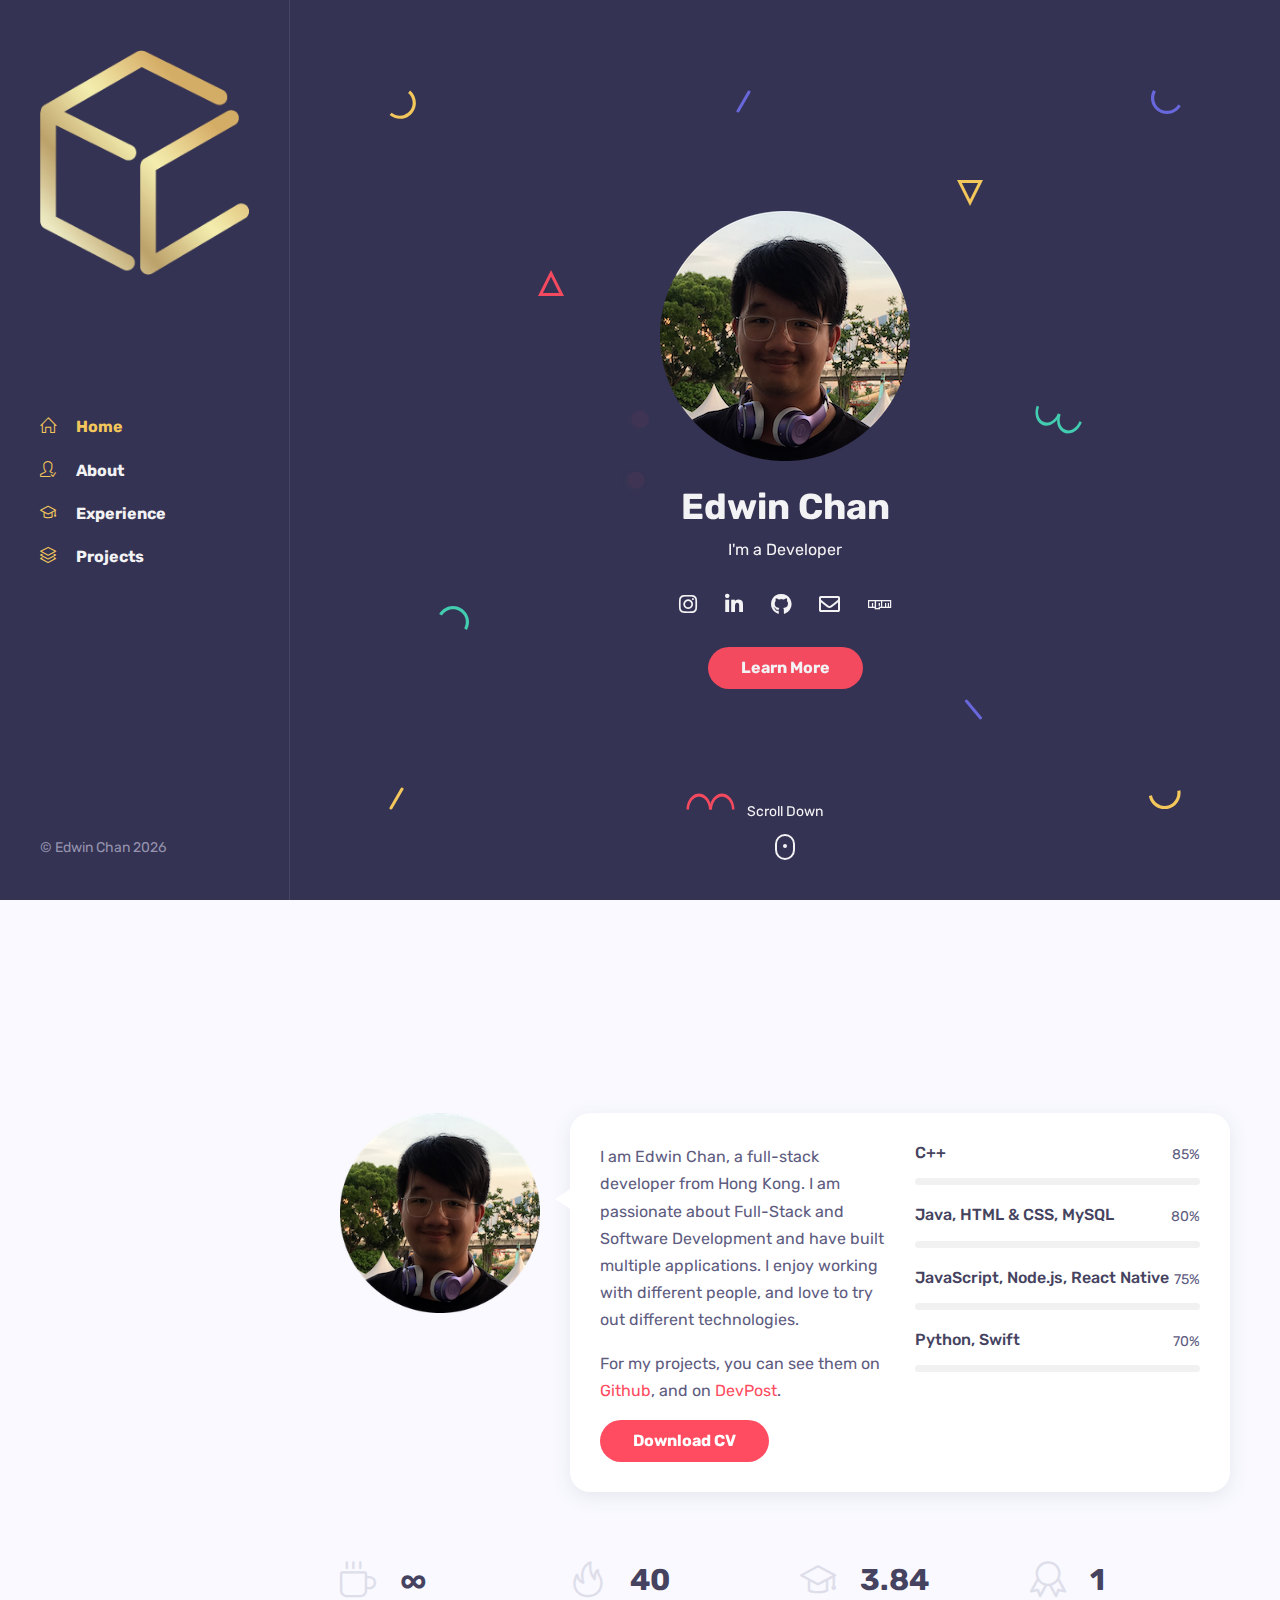
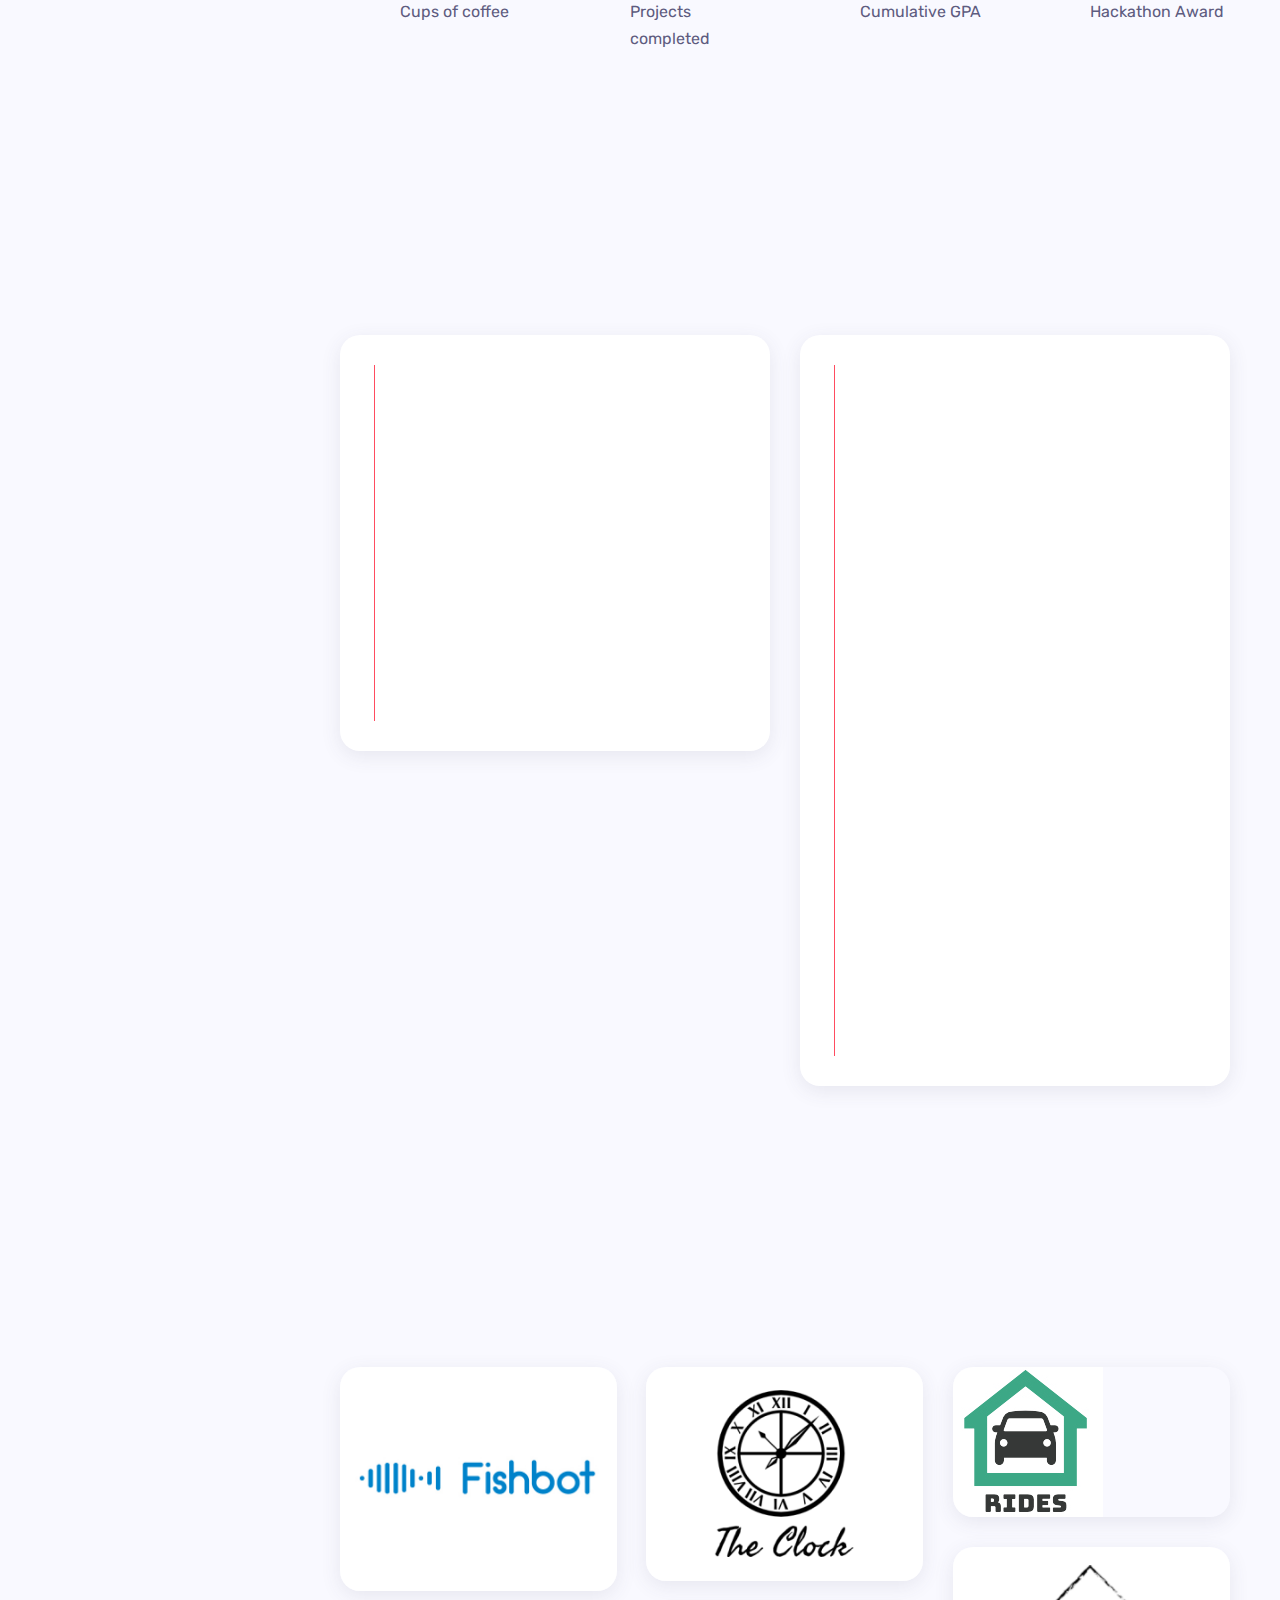
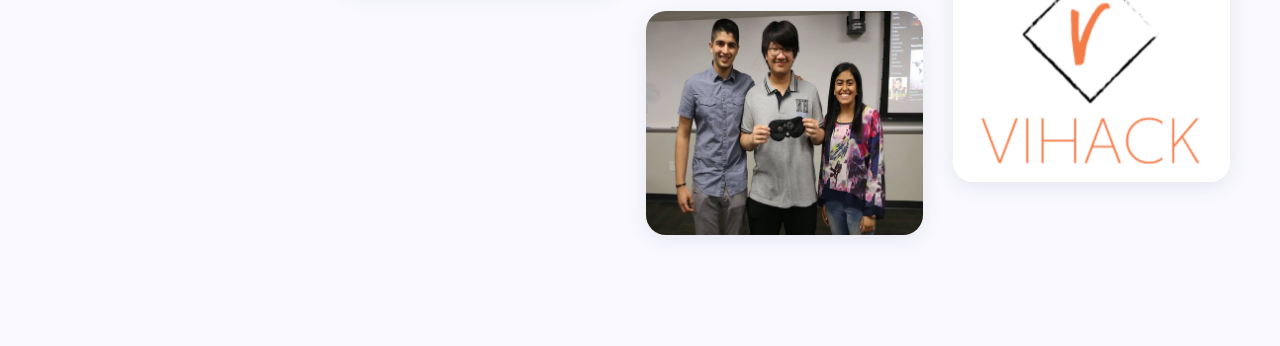
==== commit ccb626f3: "minor changes" ====
--- a/index.html
+++ b/index.html
@@ -1,283 +1,811 @@
-<!DOCTYPE HTML>
-
-<html>
-	<head>
-		<!-- Global site tag (gtag.js) - Google Analytics -->
-		<script async src="https://www.googletagmanager.com/gtag/js?id=UA-111643465-1"></script>
-		<script>
-  			window.dataLayer = window.dataLayer || [];
-  			function gtag(){dataLayer.push(arguments);}
-  			gtag('js', new Date());
-  			gtag('config', 'UA-111643465-1');
-		</script>
-
-		<title>Edwin Chan</title>
-		<meta charset="utf-8" />
-		<meta name="viewport" content="width=device-width, initial-scale=1, user-scalable=no" />
-		<link rel="stylesheet" href="assets/css/main.css" />
-		<link rel="icon" type="image/png" href="images/favicon.ico">
-		<!--[if lte IE 9]><link rel="stylesheet" href="assets/css/ie9.css" /><![endif]-->
-		<noscript><link rel="stylesheet" href="assets/css/noscript.css" /></noscript>
-	</head>
-	<body>
-
-		<!-- Wrapper -->
-			<div id="wrapper">
-				<!-- Header -->
-					<header id="header">
-						<h1>Edwin Chan</h1>
-						<p>Developer &nbsp;&bull;&nbsp; Programmer &nbsp;&bull;&nbsp; Photographer</p>
-						<nav>
-							<ul>
-								<li><a href="https://www.facebook.com/ec.lyfe/" class="icon fa-facebook"><span class="label">Facebook</span></a></li>
-								<li><a href="https://github.com/Edwin-Chan" class="icon fa-github"><span class="label">Github</span></a></li>
-								<li><a href="mailto:edwinfychan@hotmail.com" class="icon fa-envelope-o"><span class="label">Email</span></a></li> <br />
-								<li><a href="#intro">Introduction</a></li>
-								<li><a href="#work">Work</a></li>
-								<li><a href="#awards">Awards</a></li>
-								<li><a href="#experience">Experience</a></li>
+<!DOCTYPE html>
+<html lang="en-US">
+<head>
+	<meta http-equiv="Content-Type" content="text/html; charset=UTF-8">
+	<title>Edwin Chan</title>
+	<meta name="description" content="Edwin Chan's Webpage">
+	<meta name="viewport" content="width=device-width, initial-scale=1, maximum-scale=1">
+	<link rel="shortcut icon" type="image/x-icon" href="images/logo_2.png">
+
+	<!-- STYLESHEETS -->
+	<link rel="stylesheet" href="css/bootstrap.min.css" type="text/css" media="all">
+	<link rel="stylesheet" href="css/all.min.css" type="text/css" media="all">
+	<link rel="stylesheet" href="css/simple-line-icons.css" type="text/css" media="all">
+	<link rel="stylesheet" href="css/slick.css" type="text/css" media="all">
+	<link rel="stylesheet" href="css/animate.css" type="text/css" media="all">
+	<link rel="stylesheet" href="css/magnific-popup.css" type="text/css" media="all">
+	<link rel="stylesheet" href="css/style.css" type="text/css" media="all">
+
+	<!--[if lt IE 9]>
+      <script src="https://oss.maxcdn.com/html5shiv/3.7.2/html5shiv.min.js"></script>
+      <script src="https://oss.maxcdn.com/respond/1.4.2/respond.min.js"></script>
+    <![endif]-->
+
+    <!-- Global site tag (gtag.js) - Google Analytics -->
+	<script async src="https://www.googletagmanager.com/gtag/js?id=UA-111643465-1"></script>
+	<script>
+  		window.dataLayer = window.dataLayer || [];
+  		function gtag(){dataLayer.push(arguments);}
+  		gtag('js', new Date());
+  		gtag('config', 'UA-111643465-1');
+	</script>
+
+</head>
+
+<body>
+
+<!-- Preloader -->
+<div id="preloader">
+	<div class="outer">
+		<!-- Google Chrome -->
+		<div class="infinityChrome">
+			<div></div>
+			<div></div>
+			<div></div>
+		</div>
+
+		<!-- Safari and others -->
+		<div class="infinity">
+			<div>
+				<span></span>
+			</div>
+			<div>
+				<span></span>
+			</div>
+			<div>
+				<span></span>
+			</div>
+		</div>
+		<!-- Stuff -->
+		<svg xmlns="http://www.w3.org/2000/svg" version="1.1" class="goo-outer">
+			<defs>
+				<filter id="goo">
+					<feGaussianBlur in="SourceGraphic" stdDeviation="6" result="blur" />
+					<feColorMatrix in="blur" values="1 0 0 0 0  0 1 0 0 0  0 0 1 0 0  0 0 0 18 -7" result="goo" />
+					<feBlend in="SourceGraphic" in2="goo" />
+				</filter>
+			</defs>
+		</svg>
+	</div>
+</div>
+
+<!-- mobile header -->
+<header class="mobile-header-1">
+	<div class="container">
+		<!-- menu icon -->
+		<div class="menu-icon d-inline-flex mr-4">
+			<button>
+				<span></span>
+			</button>
+		</div>
+		<!-- logo image -->
+		<div class="site-logo">
+			<a href="index.html">
+				<img src="images/logo.png" />
+			</a>
+		</div>
+	</div>
+</header>
+
+<!-- desktop header -->
+<header class="desktop-header-1 d-flex align-items-start flex-column">
+	
+	<!-- logo image -->
+	<div class="site-logo">
+		<a href="index.html">
+			<img src="images/logo.png" />
+		</a>
+	</div>
+	
+	<!-- main menu -->
+	<nav>
+		<ul class="vertical-menu scrollspy">
+			<li class="active"><a href="#home"><i class="icon-home"></i>Home</a></li>
+			<li><a href="#about"><i class="icon-user-following"></i>About</a></li>
+			<li><a href="#experience"><i class="icon-graduation"></i>Experience</a></li>
+			<li><a href="#projects"><i class="icon-layers"></i>Projects</a></li>
+			<!-- <li><a href="#blog"><i class="icon-note"></i>Blog</a></li> -->
+		</ul>
+	</nav>
+	
+	<!-- site footer -->
+	<div class="footer">
+		<!-- copyright text -->
+		<span class="copyright">© Edwin Chan <script>document.write(new Date().getFullYear())</script></span>
+	</div>
+
+</header>
+
+<!-- main layout -->
+<main class="content">
+	
+	<!-- section home -->
+	<section id="home" class="home d-flex align-items-center">
+		<div class="container">
+
+			<!-- intro -->
+			<div class="intro">
+				<!-- avatar image -->
+				<img src="images/pic01.png" class="mb-4" />
+
+				<!-- info -->
+				<h1 class="mb-2 mt-0">Edwin Chan</h1>
+				<span>I'm a <span class="text-rotating">Developer, Tech-Enthusiast, Photographer</span></span>
+
+				<!-- social icons -->
+				<ul class="social-icons light list-inline mb-0 mt-4">
+					<li class="list-inline-item"><a href="https://www.instagram.com/ec.lyfe"><i class="fab fa-instagram"></i></a></li>
+					<li class="list-inline-item"><a href="https://www.linkedin.com/in/edwinfychan"><i class="fab fa-linkedin-in"></i></a></li>
+					<li class="list-inline-item"><a href="https://github.com/edwin-chan"><i class="fab fa-github"></i></a></li>
+					<li class="list-inline-item"><a href="mailto:edwinfychan@hotmail.com"><i class="far fa-envelope"></i></a></li>
+					<li class="list-inline-item"><a href="https://www.npmjs.com/~edwinchan"><i class="fab fa-npm"></i></a></li>
+				</ul>
+
+				<!-- buttons -->
+				<div class="mt-4">
+					<a href="#about" class="btn btn-default">Learn More</a>
+				</div>
+			</div>
+			
+			<!-- scroll down mouse wheel -->
+			<div class="scroll-down">
+				<a href="#about" class="mouse-wrapper">
+					<span>Scroll Down</span>
+					<span class="mouse">
+						<span class="wheel"></span>
+					</span>
+				</a>
+			</div>
+
+			<!-- parallax layers -->
+			<div class="parallax" data-relative-input="true">
+
+				<svg width="27" height="29" data-depth="0.3" class="layer p1" xmlns="http://www.w3.org/2000/svg"><path d="M21.15625.60099c4.37954 3.67487 6.46544 9.40612 5.47254 15.03526-.9929 5.62915-4.91339 10.30141-10.2846 12.25672-5.37122 1.9553-11.3776.89631-15.75715-2.77856l2.05692-2.45134c3.50315 2.93948 8.3087 3.78663 12.60572 2.22284 4.297-1.5638 7.43381-5.30209 8.22768-9.80537.79387-4.50328-.8749-9.08872-4.37803-12.02821L21.15625.60099z" fill="#FFD15C" fill-rule="evenodd"/></svg>
+
+				<svg width="26" height="26" data-depth="0.2" class="layer p2" xmlns="http://www.w3.org/2000/svg"><path d="M13 3.3541L2.42705 24.5h21.1459L13 3.3541z" stroke="#FF4C60" stroke-width="3" fill="none" fill-rule="evenodd"/></svg>
+
+				<svg width="30" height="25" data-depth="0.3" class="layer p3" xmlns="http://www.w3.org/2000/svg"><path d="M.1436 8.9282C3.00213 3.97706 8.2841.92763 14.00013.92796c5.71605.00032 10.9981 3.04992 13.85641 8 2.8583 4.95007 2.8584 11.0491-.00014 16.00024l-2.77128-1.6c2.28651-3.96036 2.28631-8.84002.00011-12.8002-2.2862-3.96017-6.5124-6.40017-11.08513-6.4-4.57271.00018-8.79872 2.43984-11.08524 6.4002l-2.77128-1.6z" fill="#44D7B6" fill-rule="evenodd"/></svg>
+
+				<svg width="15" height="23" data-depth="0.6" class="layer p4" xmlns="http://www.w3.org/2000/svg"><rect transform="rotate(30 9.86603 10.13397)" x="7" width="3" height="25" rx="1.5" fill="#FFD15C" fill-rule="evenodd"/></svg>
+
+				<svg width="15" height="23" data-depth="0.2" class="layer p5" xmlns="http://www.w3.org/2000/svg"><rect transform="rotate(30 9.86603 10.13397)" x="7" width="3" height="25" rx="1.5" fill="#6C6CE5" fill-rule="evenodd"/></svg>
+
+				<svg width="49" height="17" data-depth="0.5" class="layer p6" xmlns="http://www.w3.org/2000/svg"><g fill="#FF4C60" fill-rule="evenodd"><path d="M.5 16.5c0-5.71709 2.3825-10.99895 6.25-13.8567 3.8675-2.85774 8.6325-2.85774 12.5 0C23.1175 5.50106 25.5 10.78292 25.5 16.5H23c0-4.57303-1.90625-8.79884-5-11.08535-3.09375-2.28652-6.90625-2.28652-10 0C4.90625 7.70116 3 11.92697 3 16.5H.5z"/><path d="M23.5 16.5c0-5.71709 2.3825-10.99895 6.25-13.8567 3.8675-2.85774 8.6325-2.85774 12.5 0C46.1175 5.50106 48.5 10.78292 48.5 16.5H46c0-4.57303-1.90625-8.79884-5-11.08535-3.09375-2.28652-6.90625-2.28652-10 0-3.09375 2.28651-5 6.51232-5 11.08535h-2.5z"/></g></svg>
+
+				<svg width="26" height="26" data-depth="0.4" class="layer p7" xmlns="http://www.w3.org/2000/svg"><path d="M13 22.6459L2.42705 1.5h21.1459L13 22.6459z" stroke="#FFD15C" stroke-width="3" fill="none" fill-rule="evenodd"/></svg>
+
+				<svg width="19" height="21" data-depth="0.3" class="layer p8" xmlns="http://www.w3.org/2000/svg"><rect transform="rotate(-40 6.25252 10.12626)" x="7" width="3" height="25" rx="1.5" fill="#6C6CE5" fill-rule="evenodd"/></svg>
+
+				<svg width="30" height="25" data-depth="0.3" data-depth-y="-1.30" class="layer p9" xmlns="http://www.w3.org/2000/svg"><path d="M29.8564 16.0718c-2.85854 4.95114-8.1405 8.00057-13.85654 8.00024-5.71605-.00032-10.9981-3.04992-13.85641-8-2.8583-4.95007-2.8584-11.0491.00014-16.00024l2.77128 1.6c-2.28651 3.96036-2.28631 8.84002-.00011 12.8002 2.2862 3.96017 6.5124 6.40017 11.08513 6.4 4.57271-.00018 8.79872-2.43984 11.08524-6.4002l2.77128 1.6z" fill="#6C6CE5" fill-rule="evenodd"/></svg>
+
+				<svg width="47" height="29" data-depth="0.2" class="layer p10" xmlns="http://www.w3.org/2000/svg"><g fill="#44D7B6" fill-rule="evenodd"><path d="M46.78878 17.19094c-1.95535 5.3723-6.00068 9.52077-10.61234 10.8834-4.61167 1.36265-9.0893-.26708-11.74616-4.27524-2.65686-4.00817-3.08917-9.78636-1.13381-15.15866l2.34923.85505c-1.56407 4.29724-1.2181 8.92018.90705 12.12693 2.12514 3.20674 5.70772 4.5107 9.39692 3.4202 3.68921-1.0905 6.92581-4.40949 8.48988-8.70673l2.34923.85505z"/><path d="M25.17585 9.32448c-1.95535 5.3723-6.00068 9.52077-10.61234 10.8834-4.61167 1.36264-9.0893-.26708-11.74616-4.27525C.16049 11.92447-.27182 6.14628 1.68354.77398l2.34923.85505c-1.56407 4.29724-1.2181 8.92018.90705 12.12692 2.12514 3.20675 5.70772 4.5107 9.39692 3.4202 3.68921-1.0905 6.92581-4.40948 8.48988-8.70672l2.34923.85505z"/></g></svg>
+
+				<svg width="33" height="20" data-depth="0.5" class="layer p11" xmlns="http://www.w3.org/2000/svg"><path d="M32.36774.34317c.99276 5.63023-1.09332 11.3614-5.47227 15.03536-4.37895 3.67396-10.3855 4.73307-15.75693 2.77837C5.76711 16.2022 1.84665 11.53014.8539 5.8999l3.15139-.55567c.7941 4.50356 3.93083 8.24147 8.22772 9.8056 4.29688 1.56413 9.10275.71673 12.60554-2.2227C28.34133 9.98771 30.01045 5.4024 29.21635.89884l3.15139-.55567z" fill="#FFD15C" fill-rule="evenodd"/></svg>
+
+			</div>
+		</div>
+		
+	</section>
+
+	<!-- section about -->
+	<section id="about">
+
+		<div class="container">
+			
+			<!-- section title -->
+			<h2 class="section-title wow fadeInUp">About Me</h2>
+
+			<div class="spacer" data-height="60"></div>
+			
+			<div class="row">
+
+				<div class="col-md-3">
+					<div class="text-center text-md-left">
+						<!-- avatar image -->
+						<img src="images/pic01.png" />
+					</div>
+					<div class="spacer d-md-none d-lg-none" data-height="30"></div>
+				</div>
+
+				<div class="col-md-9 triangle-left-md triangle-top-sm">
+					<div class="rounded bg-white shadow-dark padding-30">
+						<div class="row">
+							<div class="col-md-6">
+								<p>
+									I am Edwin Chan, a full-stack developer from Hong Kong. I am passionate about Full-Stack and Software Development and have built multiple applications. I enjoy working with different people, and love to try out different technologies. 
+								</p>
+								<p>
+									For my projects, you can see them on <a href="https://github.com/Edwin-Chan">Github</a>, and on <a href="https://devpost.com/Dev_Kryptonite?ref_content=user-portfolio&ref_feature=portfolio&ref_medium=global-nav">DevPost</a>. 
+								</p>
+								<div class="mt-3">
+									<a href="resume.pdf" class="btn btn-default">Download CV</a>
+								</div>
+								<div class="spacer d-md-none d-lg-none" data-height="30"></div>
+							</div>
+							<div class="col-md-6">
+								<!-- skill item -->
+								<div class="skill-item">
+									<div class="skill-info clearfix">
+										<h4 class="float-left mb-3 mt-0">C++</h4>
+										<span class="float-right">85%</span>
+									</div>
+									<div class="progress">
+										<div class="progress-bar data-background" role="progressbar" aria-valuemin="0" aria-valuemax="100" aria-valuenow="80" data-color="#FFD15C">
+										</div>
+									</div>
+									<div class="spacer" data-height="20"></div>
+								</div>
+								<div class="skill-item">
+									<div class="skill-info clearfix">
+										<h4 class="float-left mb-3 mt-0">Java, HTML & CSS, MySQL</h4>
+										<span class="float-right">80%</span>
+									</div>
+									<div class="progress">
+										<div class="progress-bar data-background" role="progressbar" aria-valuemin="0" aria-valuemax="100" aria-valuenow="80" data-color="#FF4C60">
+										</div>
+									</div>
+									<div class="spacer" data-height="20"></div>
+								</div>
+
+								<!-- skill item -->
+								<div class="skill-item">
+									<div class="skill-info clearfix">
+										<h4 class="float-left mb-3 mt-0">JavaScript, Node.js, React Native</h4>
+										<span class="float-right">75%</span>
+									</div>
+									<div class="progress">
+										<div class="progress-bar data-background" role="progressbar" aria-valuemin="0" aria-valuemax="100" aria-valuenow="75" data-color="#6C6CFF">
+										</div>
+									</div>
+									<div class="spacer" data-height="20"></div>
+								</div>
+
+								<!-- skill item -->
+								<div class="skill-item">
+									<div class="skill-info clearfix">
+										<h4 class="float-left mb-3 mt-0">Python, Swift</h4>
+										<span class="float-right">70%</span>
+									</div>
+									<div class="progress">
+										<div class="progress-bar data-background" role="progressbar" aria-valuemin="0" aria-valuemax="100" aria-valuenow="70" data-color="#6C6CE5">
+										</div>
+									</div>
+								</div>
+							</div>
+						</div>
+					</div>
+				</div>
+
+			</div>
+			<!-- row end -->
+
+			<div class="spacer" data-height="70"></div>
+			
+			<div class="row">
+				
+				<div class="col-md-3 col-sm-6">
+					<!-- fact item -->
+					<div class="fact-item">
+						<span class="icon icon-cup"></span>
+						<div class="details">
+							<h3 class="mb-0 mt-0 number"><em >∞</em></h3>
+							<p class="mb-0">Cups of coffee</p>
+						</div>
+					</div>
+					<div class="spacer d-md-none d-lg-none" data-height="10000"></div>
+				</div>
+
+				<div class="col-md-3 col-sm-6">
+					<!-- fact item -->
+					<div class="fact-item">
+						<span class="icon icon-fire"></span>
+						<div class="details">
+							<h3 class="mb-0 mt-0 number"><em class="count">40</em></h3>
+							<p class="mb-0">Projects completed</p>
+						</div>
+					</div>
+					<div class="spacer d-md-none d-lg-none" data-height="40"></div>
+				</div>
+
+
+				<div class="col-md-3 col-sm-6">
+					<!-- fact item -->
+					<div class="fact-item">
+						<span class="icon icon-graduation"></span>
+						<div class="details">
+							<h3 class="mb-0 mt-0 number"><em class="count">3.84</em></h3>
+							<p class="mb-0">Cumulative GPA</p>
+						</div>
+					</div>
+					<div class="spacer d-md-none d-lg-none" data-height="427"></div>
+				</div>
+
+				<div class="col-md-3 col-sm-6">
+					<!-- fact item -->
+					<div class="fact-item">
+						<span class="icon icon-badge"></span>
+						<div class="details">
+							<h3 class="mb-0 mt-0 number"><em class="count">1</em></h3>
+							<p class="mb-0">Hackathon Award</p>
+						</div>
+					</div>
+					<div class="spacer d-md-none d-lg-none" data-height="1"></div>
+				</div>
+
+			</div>
+
+		</div>
+		<div class="spacer" data-height="70"></div>
+	</section>
+	
+	
+	<!-- section experience -->
+	<section id="experience">
+
+		<div class="container">
+			
+			<!-- section title -->
+			<h2 class="section-title wow fadeInUp">Experience</h2>
+
+			<div class="spacer" data-height="60"></div>
+			
+			<div class="row">
+
+				<div class="col-md-6">
+					
+					<!-- timeline wrapper -->
+					<div class="timeline edu bg-white rounded shadow-dark padding-30 overflow-hidden">
+
+						<!-- timeline item -->
+						<div class="timeline-container wow fadeInUp">
+							<div class="content">
+								<span class="time">2016 - 2020</span>
+								<h3 class="title">Bachelor of Science</h3>
+								<p> Cumulative GPA: 3.84/4.0 <br />
+									Computer Engineering and Computer Science(CECS)<br/> 
+								   Viterbi School of Engineering, <br/>
+								   University of Southern California</p>
+							</div>
+						</div>
+
+						<!-- timeline item -->
+						<div class="timeline-container wow fadeInUp" data-wow-delay="0.2s">
+							<div class="content">
+								<span class="time">2010 - 2016</span>
+								<h3 class="title">High School</h3>
+								<p> St. Paul's Co-Educational College</p>
+							</div>
+						</div>
+
+
+						<!-- main line -->
+						<span class="line"></span>
+
+					</div>
+
+				</div>
+
+				<div class="col-md-6">
+					
+					<!-- responsive spacer -->
+					<div class="spacer d-md-none d-lg-none" data-height="30"></div>
+
+					<!-- timeline wrapper -->
+					<div class="timeline exp bg-white rounded shadow-dark padding-30 overflow-hidden">
+
+						<!-- timeline item -->
+						<div class="timeline-container wow fadeInUp">
+							<div class="content">
+								<span class="time">2019 - Present</span>
+								<h3 class="title">FishBot Co-Founder</h3>
+								<p>I designed the system architecture of the product and created the React Native Application, along with the website.</p>
+							</div>
+						</div>
+
+						<!-- timeline item -->
+						<div class="timeline-container wow fadeInUp" data-wow-delay="0.2s">
+							<div class="content">
+								<span class="time">Summer 2018</span>
+								<h3 class="title">Software Engineering Intern</h3>
+								<p>I worked on the Hong Kong MTR Commercial Broadcasting System, which plays advertisements through panels located in different stations and is controlled by the central control room.</p>
+							</div>
+						</div>
+
+						<!-- timeline item -->
+						<div class="timeline-container wow fadeInUp" data-wow-delay="0.4s">
+							<div class="content">
+								<span class="time">Summer 2014</span>
+								<h3 class="title">Digital and Signal Processing Lab Intern</h3>
+								<p>I wrote a voice recognition program intended to help deaf and mute workers in the cafeteria by converting orders from speech to words shown on the screen to streamline the ordering process.</p>
+							</div>
+						</div>
+
+						<!-- main line -->
+						<span class="line"></span>
+
+					</div>
+
+				</div>
+
+			</div>
+
+		</div>
+		
+	</section>
+	
+	<!-- section works -->
+	<section id="projects">
+
+		<div class="container">
+			
+			<!-- section title -->
+			<h2 class="section-title wow fadeInUp">Projects</h2>
+
+			<div class="spacer" data-height="60"></div>
+
+			<!-- portfolio filter (desktop) -->
+			<ul class="portfolio-filter list-inline wow fadeInUp">
+				<li class="current list-inline-item" data-filter="*">Everything</li>
+				<li class="list-inline-item" data-filter=".startup">Startup</li>
+				<li class="list-inline-item" data-filter=".side-project">Side-Project</li>
+				<li class="list-inline-item" data-filter=".hackathon">Hackathon</li>
+			</ul>
+			
+			<!-- portfolio filter (mobile) -->
+			<div class="pf-filter-wrapper">
+				<select class="portfolio-filter-mobile">
+					<option value="*">Everything</option>
+					<option value=".startup">Startup</option>
+					<option value=".side-project">Side-Project</option>
+					<option value=".hackathon">Hackathon</option>
+				</select>
+			</div>
+			
+			<!-- portolio wrapper -->
+			<div class="row portfolio-wrapper">
+				
+				<!-- portfolio item -->
+				<div class="col-md-4 col-sm-6 grid-item startup">
+					<a href="#small-dialog1" class="work-content">
+						<div class="portfolio-item rounded shadow-dark">
+							<div class="details">
+								<span class="term">Startup</span>
+								<h4 class="title">FishBot</h4>
+								<span class="more-button"><i class="icon-options"></i></span>
+							</div>
+							<div class="thumb">
+								<img src="images/FishBotlogo-02.jpg" />
+								<div class="mask"></div>
+							</div>
+						</div>
+					</a>
+					<div id="small-dialog1" class="white-popup zoom-anim-dialog mfp-hide">
+						<img src="images/FishBot.jpg" />
+						<h2>FishBot</h2>
+						<p> FishBot is an automated fish-farming platform which uses IoT and Cloud technology to help fish-farmers scale up their productions and reduce the resources required.
+						</p> 
+						<p>We developed FishBot with state-of-the-art technology. With our system providing real-time information, fish-farmers can monitor the water environment in their farms, and the data collected will be used to further refine the system.
+						</p>
+						<a href="https://www.fishbot.dev" class="btn btn-default">Check out our Startup</a>
+					</div>
+				</div>
+
+				<!-- portfolio item -->
+				<div class="col-md-4 col-sm-6 grid-item side-project">
+					<a href="#small-dialog2" class="work-content">
+						<div class="portfolio-item rounded shadow-dark">
+							<div class="details">
+								<span class="term">Side-Project</span>
+								<h4 class="title">The Clock</h4>
+								<span class="more-button"><i class="icon-options"></i></span>
+							</div>
+							<div class="thumb">
+								<img src="images/officiallogo.png" />
+								<div class="mask"></div>
+							</div>
+						</div>
+					</a>
+					<div id="small-dialog2" class="white-popup zoom-anim-dialog mfp-hide">
+						<img src="images/officiallogo.png" />
+						<h2>The Clock</h2>
+						<p> Do you want to know the current time of different places in the world? This extension, The Clock, will exactly present to you what you want to know!</p> 
+
+						<p>Instead of having to remember the time difference between time zones, within on click onto the extension icon on your upper right hand corner, you can immediately access the time for different time zones!</p>
+
+						<p>In this project, I aimed to provide a minimalist approach towards the presentation of clocks - making the UI simple to manage. What you have to do is to type the time zone into the text field and the supported time zones will appear below it. If you want a certain time zone to be included but you can't find it from the current ones provided, feel free to reach out and comment in the comment section of which area zones you want to be added! Also feel free to give improvement suggestions in the comments tabs! I would love to listen to you guys for improvements since it is also my first Google Extension! </p>
+
+						<p>This app also facilitates interactions between people in different time zones. For example, if you want to collaborate with other people in other time zones on projects, sometimes it is hard to remember or figure out the time, hence it may cause confusions. With this extension, within a click, you can immediately retrieve the information you need without the need to swipe away from the webpage you are reading from, which make things easier. </p>
+
+						<p>Some advantages of using this clock:
+						<ul>
+							<li>Simple UI which users can add a few clocks that they want into the list.</li>
+							<li>Display both Analog and Digital time.</li>
+							<li>Users do not need to swipe away from their current webpage to retrieve time.</li>
+							<li>Minimalist design which works well with Chrome</li>
+							<li>Daylight Saving Time issues are automatically taken care of, and indicated in the extension for the region.</li>
+						</ul>
+
+						<p>P.S. credits to <a href="http://randomibis.com/coolclock/">CoolClock</a> for their design of the analog clock </p>
+
+						<a href="https://chrome.google.com/webstore/detail/the-clock/odhlbnhelfacjphdnadeepeffkelnhpn" class="btn btn-default">Try on Chrome Web Store!</a>
+					</div>
+				</div>
+
+				<!-- portfolio item -->
+				<div class="col-md-4 col-sm-6 grid-item side-project">
+					<a href="#small-dialog3" class="work-content">
+						<div class="portfolio-item rounded shadow-dark">
+							<div class="details">
+								<span class="term">Side-Project</span>
+								<h4 class="title">Rides</h4>
+								<span class="more-button"><i class="icon-options"></i></span>
+							</div>
+							<div class="thumb">
+								<img src="images/rides.jpg" />
+								<div class="mask"></div>
+							</div>
+						</div>
+					</a>
+					<div id="small-dialog3" class="white-popup zoom-anim-dialog mfp-hide">
+						<img src="images/rides.jpg" />
+						<h2>Rides</h2>
+						<p> Rides is an Alexa Skill which simplifies the entire process of fare estimation and time estimation to go from place to place with a single voice command! Just by saying "Alexa, ask Smart Rides, from {a} to {b} Uber or Lyft?", you can get the estimation from both companies, which streamlines the entire approach, without the need to fumble your apps in your phone to get the two individual quotes from respective mobile apps! 
+						</p>
+						<p>
+						At the same time, Rides also offer convenience in knowing about the time estimation from one place to another. By just saying "Alexa, ask Smart Rides, how long does it take to go from {a} to {b}?" , it returns you the estimate of driving time, and also public transport(if it could be routed). 
+						</p>
+						<span class="image main"><img src="images/Alexa.jpg" alt="" /></span>
+						<a href="https://www.amazon.com/gp/product/B07B7GV5Q8?ie=UTF8&ref-suffix=ss_rw" class="btn btn-default">Now Live on Alexa Skill Market</a>
+
+					</div>
+				</div>
+
+
+				<!-- portfolio item -->
+				<div class="col-md-4 col-sm-6 grid-item hackathon">
+					<a href="#small-dialog4" class="work-content">
+						<div class="portfolio-item rounded shadow-dark">
+							<div class="details">
+								<span class="term">Hackathon</span>
+								<h4 class="title">Vihack</h4>
+								<span class="more-button"><i class="icon-options"></i></span>
+							</div>
+							<div class="thumb">
+								<img src="images/vihacklogo.png" />
+								<div class="mask"></div>
+							</div>
+						</div>
+					</a>
+					<div id="small-dialog4" class="white-popup zoom-anim-dialog mfp-hide">
+						<img src="images/vihacklogo.png" />
+						<h2>Vihack</h2>
+						<p> ViHack is a React-native application using machine learning to suggest which insurance plan should consumers buy based on their demographics. We also performed data visualization on the provided data set of 1.428 million users to figure out relationships between different variables. It is built during YHack2017 and won the <b>Best Use of Amazon Web Services </b> award. </p>
+						<span class="image main"><img src="images/vihackteam.jpg" alt="" /></span>
+						<div class="spacer" data-height="30"></div>
+						<a href="https://devpost.com/software/vihack" class="btn btn-default">View on Devpost</a>
+
+					</div>
+				</div>
+
+				<!-- portfolio item -->
+				<div class="col-md-4 col-sm-6 grid-item side-project">
+					<a href="#small-dialog5" class="work-content">
+						<div class="portfolio-item rounded shadow-dark">
+							<div class="details">
+								<span class="term">Side-Project</span>
+								<h4 class="title">Sleeping Mask</h4>
+								<span class="more-button"><i class="icon-options"></i></span>
+							</div>
+							<div class="thumb">
+								<img src="images/sleepingmask560.jpg" />
+								<div class="mask"></div>
+							</div>
+						</div>
+					</a>
+					<div id="small-dialog5" class="white-popup zoom-anim-dialog mfp-hide">
+						<img src="images/sleepingmaskteam.jpg" />
+						<h2>Sleeping Mask(Side Project at Makers at USC)</h2>
+						<p> The sleep mask project was built during my freshman year. We built a sleeping mask to enhance sleeping experience by waking users at the optimal time in the sleeping cycle, using Adafruit Flora.</p>
+
+						<a href="https://devpost.com/software/vihack" class="btn btn-default">View on Devpost</a>
+
+					</div>
+				</div>
+
+			</div>
+			
+			<!-- more button -->
+			<!-- <div class="load-more text-center mt-4">
+				<a href="javascript:" class="btn btn-default"><i class="fas fa-spinner"></i> Load more</a>
+				numbered pagination (hidden for infinite scroll)
+				<ul class="portfolio-pagination list-inline d-none">
+					<li class="list-inline-item">1</li>
+					<li class="list-inline-item"><a href="workp2.html">2</a></li>
+				</ul>
+			</div> -->
+
+		</div>
+
+	</section>
+	
+	<!-- section blog  to be developed-->
+<!-- 	<section id="blog">
+
+		<div class="container">
+			
+			section title
+			<h2 class="section-title wow fadeInUp">Latest Posts</h2>
+
+			<div class="spacer" data-height="60"></div>
+			
+			<div class="row blog-wrapper">
+				
+				<div class="col-md-4">
+					blog item
+					<div class="blog-item rounded bg-white shadow-dark wow fadeIn">
+						<div class="thumb">
+							<a href="#">
+								<span class="category">Reviews</span>
+							</a>
+							<a href="#">
+								<img src="images/blog/1.svg" alt="blog-title" />
+							</a>
+						</div>
+						<div class="details">
+							<h4 class="my-0 title"><a href="#">5 Best App Development Tool for Your Project</a></h4>
+							<ul class="list-inline meta mb-0 mt-2">
+								<li class="list-inline-item">09 February, 2020</li>
+								<li class="list-inline-item">Bolby</li>
 							</ul>
-						</nav>
-					</header>
+						</div>
+					</div>
+				</div>
+
+				<div class="col-md-4">
+					blog item
+					<div class="blog-item rounded bg-white shadow-dark wow fadeIn">
+						<div class="thumb">
+							<a href="#">
+								<span class="category">Tutorial</span>
+							</a>
+							<a href="#">
+								<img src="images/blog/2.svg" alt="blog-title" />
+							</a>
+						</div>
+						<div class="details">
+							<h4 class="my-0 title"><a href="#">Common Misconceptions About Payment</a></h4>
+							<ul class="list-inline meta mb-0 mt-2">
+								<li class="list-inline-item">07 February, 2020</li>
+								<li class="list-inline-item">Bolby</li>
+							</ul>
+						</div>
+					</div>
+				</div>
+
+				<div class="col-md-4">
+					blog item
+					<div class="blog-item rounded bg-white shadow-dark wow fadeIn">
+						<div class="thumb">
+							<a href="#">
+								<span class="category">Business</span>
+							</a>
+							<a href="#">
+								<img src="images/blog/3.svg" alt="blog-title" />
+							</a>
+						</div>
+						<div class="details">
+							<h4 class="my-0 title"><a href="#">3 Things To Know About Startup Business</a></h4>
+							<ul class="list-inline meta mb-0 mt-2">
+								<li class="list-inline-item">06 February, 2020</li>
+								<li class="list-inline-item">Bolby</li>
+							</ul>
+						</div>
+					</div>
+				</div>
+
+			</div>
+
+		</div>
+
+	</section> -->
+	
+	<!--section contact
+	<section id="contact">
+
+		<div class="container">
+			
+			section title
+			<h2 class="section-title wow fadeInUp">Get In Touch</h2>
+
+			<div class="spacer" data-height="60"></div>
+			
+			<div class="row">
 				
-
-				<!-- Main -->
-					<div id="main">
-
-						<!-- Intro -->
-							<article id="intro">
-								<h2 class="major">Intro</h2>
-								<span class="image main"><img src="images/pic01.jpg" alt="" /></span>
-								<p>
-								Hi there, I am Edwin Chan, a Senior currently studying Computer Engineering and Computer Science at University of Southern California.
-								<br /><br />
-								I enjoy learning different new technologies and making use of them. 
-
-
-								<h2> Education</h2>
-								<ul>
-									<li><b>University of Southern California </b>- Computer Engineering and Computer Science (Class of 2020)<br />
-									GPA: <br />
-									-  3.82 (Cumulative) <br/>
-									-  3.92 (Spring 2019) <br/>
-									-  4.00 (Fall 2017) 
-
-									</li><br />
-									
-									<li> Member of Golden Key International Honour Society</li>
-									<br />
-									<li> Member of Makers at USC, an Electrical Engineering Club</li>
-								</ul>
-								<h2> Language </h2>
-								<ul>
-									<li>Fluent in English, Cantonese and Putonghua</li>
-									<br />
-									<li>Studied Japanese for two years from S1-S3 (中学校一年から中学校三年まで 日本語を勉強し
-									ました) </li>
-									<br />
-									<li> <b>Member of Japanese Exchange Student Support(JESS) at USC </b> </br >
-									- A club which helps and hosts Japanese Exchange Students at USC to make them feel like part of the Trojan Family. We answer questions they might have, host cultural exchange events and conversations to help them improve their English skills.
-									</li>
-									<br />
-									<li> Can perform daily conversations (日常会話は 大丈夫です)</li>
-
-									
-								</ul>
-								    </p>
-							</article>
-
-						<!-- Work -->
-							<article id="work">
-								<h2 class="major">Work</h2>
-								
-								<p>I am a developer and hackathon enthusiast. I enjoy working with different people, and love to try out different technologies. I have built applications in different languages. For my projects, you can see them on <a href="https://github.com/Edwin-Chan">Github</a>, and on <a href="https://devpost.com/Dev_Kryptonite?ref_content=user-portfolio&ref_feature=portfolio&ref_medium=global-nav">DevPost</a>. </p>
-								<h2>Experiences</h2>
-								<ul>
-									<li ><b> Shun Hing Technology Co. Ltd - Software Engineering Intern (Summer 2018)</b></li><br />
-									<li ><b>Mentor for Front-end development at AthenaHacks 2017 </b> </li> <br />
-									<li> <b> Digital and Signal Processing Laboratory, Faculty of Electronic Engineering, Chinese University of Hong Kong (Summer, 2014)</b></br > 
-										- Single-handedly wrote code and designed graphic user-interface of a voice-recognition deviceintended for the deaf and mute (Written in Python and ran the program on a Raspberry Pi)
-									</li> <br/>
-									
-								</ul>
-								<h2>Conferences</h2>
-								<ul>
-									<li ><b>Group Leader</b>, International Student Science Conference, The Hutchins School, Hobart, Tasmania, Australia (28 Sept - 5 Oct 2013)</li> <br />
-									<li> <b> Group Leader</b>, International Student Science Conference, Hong Kong (2 - 8 July 2012)
-									</li> <br/>
-									<li> <b> Group Leader </b>, Study Trip to Nansha, China (2012) </li>  </br >
-									<li> <b>Group Leader</b>, Cultural Trip to Beijing (21 - 25 Nov 2011)</li>
-									
-								</ul>
-
-
-							</article>
-
-						<!-- Awards -->
-							<article id="awards">
-								<h2 class="major">Awards</h2>
-								<ul>
-									<li><b>Best Use of Amazon Web Services(ViHack) – YHack 2017</b> <br />- A React-native application using machine learning to suggest which insurance plan should consumers buy based on their demographics. We also performed data visualization on the provided data set of 1.428 million users to figure out relationships between different variables.
-									</li>	
-									<br />
-									<li> <b> Scholarship for outstanding performance in Rite of Passage (RoP) Programme 2013 </b> <br />- RoP is a 28-day adventure in Queensland involving expeditions, rock-climbing and abseiling
-									</li>
-									<br />
-									<li> <b> First Place, Junior Secondary Division, HK Youth Science & Technology Innovation Competition 2013 </b>
-									</li>
-									<br />
-									<li> <b> Team Leader, Award for the Most Outstanding 11th Grade Exhibit of the Yale Science & Engineering Association, Intel International Science and Engineering Fair – HK Nomination 2013 </b>
-									</li>
-									<br />
-									<li> <b> Team Leader, Honorable Mention, Junior Section, HK Student Science Project Competition 2013 </b>
-									</li>
-									<br />
-									<li> <b> Team Leader, 2nd Runner-up and Best Presentation Award, Junior Section, HK Student Science Project Competition 2012 </b>
-									</li>
-									<br />
-									<li> <b> Member, 1st Runner Up, Most Creative Proposal Award, HK Budding Scientists Award 2011/12 </b>
-									</li>
-									<br />
-
-								</ul>
-							</article>
-
-						<!-- Experience -->
-							<article id="experience">
-								<h2 class="major">Experience</h2>
-								<section>
-								<h3> Programming Languages:</h3>
-								<ul>
-										<li> C   </li>
-										<li> C++ </li>
-										<li> Java </li>
-										<li> Python </li>
-										<li> HTML & CSS </li>
-										<li> JavaScript </li>
-										<li> MySQL </li>
-										<li> Swift   </li>
-										<li> Node.js </li>
-
-								 </ul>
-								 <h3> Hardware Skills:</h3>
-								 <ul>
-								 		<li> Verilog </li>
-								 		<li> Embedded Systems on Arduino </li>
-								 		<li> Cadence</li>
-								 </ul>
-								 <h3> Technologies: </h3>
-								 <ul>
-										<li> Alexa Skill Kit </li>
-										<li> AWS EC2 </li>
-										<li> AWS Lambda </li>
-										<li> AWS API Gateway </li>
-										<li> AWS Dynamo DB</li>
-										<li> AWS IoT Core</li>
-										<li> Azure Emotion API </li>
-										<li> React-Native & Expo </li>
-										<li> Google-Map & Google Places API </li>
-										<li> Firebase</li>
-										<li> Google Analytics </li>
-										<li> OAuth 2.0</li>
-
-								 </ul>
-
-								</section>
-								<h2 class="major"> Projects </h2>
-								<section>
-									<h3> FishBot </h3>
-									<span class="image main"><img src="images/FishBot.jpg" alt="" /></span>
-									<p> FishBot is an automated fihs-farming platform which uses IoT and Cloud technology to help fish-farmers scale up their productions and reduce the resources required.</p> 
-
-									<p>We developed FishBot with state-of-the-art technology. With our system providing real-time information, fish-farmers can monitor the water environment in their farms, and the data collected will be used to further refine the system.</p>
-									
-									<p> Check out our startup <a href="https://www.fishbot.dev">on this website! </a> </p>
-
-
-									
-								</section>
-								<section>
-									<h3> The Clock </h3>
-									<span class="image main"><img src="images/officiallogo.png" alt="" /></span>
-									<p> Do you want to know the current time of different places in the world? This extension, The Clock, will exactly present to you what you want to know!</p> 
-
-									<p>Instead of having to remember the time difference between time zones, within on click onto the extension icon on your upper right hand corner, you can immediately access the time for different time zones!</p>
-
-									<p>In this project, I aimed to provide a minimalist approach towards the presentation of clocks - making the UI simple to manage. What you have to do is to type the time zone into the text field and the supported time zones will appear below it. If you want a certain time zone to be included but you can't find it from the current ones provided, feel free to reach out and comment in the comment section of which area zones you want to be added! Also feel free to give improvement suggestions in the comments tabs! I would love to listen to you guys for improvements since it is also my first Google Extension! </p>
-
-									<p>This app also facilitates interactions between people in different time zones. For example, if you want to collaborate with other people in other time zones on projects, sometimes it is hard to remember or figure out the time, hence it may cause confusions. With this extension, within a click, you can immediately retrieve the information you need without the need to swipe away from the webpage you are reading from, which make things easier. </p>
-
-									<p>Some advantages of using this clock:
-									<ul>
-									<li>Simple UI which users can add a few clocks that they want into the list.</li>
-									<li>Display both Analog and Digital time.</li>
-									<li>Users do not need to swipe away from their current webpage to retrieve time.</li>
-									<li>Minimalist design which works well with Chrome</li>
-									<li>Daylight Saving Time issues are automatically taken care of, and indicated in the extension for the region.</li>
-									</ul>
-									
-									
-									<p> Try it out now Live at <a href="https://chrome.google.com/webstore/detail/the-clock/odhlbnhelfacjphdnadeepeffkelnhpn">Chrome Web Store for Extensions!</a> </p>
-									<p>P.S. credits to <a href="http://randomibis.com/coolclock/">CoolClock</a> for their design of the analog clock </p>
-
-
-									
-								</section>
-								<section>
-									<h3> Rides </h3>
-									<span class="image main"><img src="images/rides.jpg" alt="" /></span>
-									
-									<p> Rides is an Alexa Skill which simplifies the entire process of fare estimation and time estimation to go from place to place with a single voice command! Just by saying "Alexa, ask Smart Rides, from {a} to {b} Uber or Lyft?", you can get the estimation from both companies, which streamlines the entire approach, without the need to fumble your apps in your phone to get the two individual quotes from respective mobile apps! 
-									</p>
-									<p>
-									At the same time, Rides also offer convenience in knowing about the time estimation from one place to another. By just saying "Alexa, ask Smart Rides, how long does it take to go from {a} to {b}?" , it returns you the estimate of driving time, and also public transport(if it could be routed). </p>
-									<p> Try it out now Live at <a href="https://www.amazon.com/gp/product/B07B7GV5Q8?ie=UTF8&ref-suffix=ss_rw">Amazon Alexa Skill market!</a>
-									</p>
-									<span class="image main"><img src="images/Alexa.jpg" alt="" /></span>
-
-
-
-									
-								</section>
-								<section>
-									<h3> ViHack </h3>
-									<span class="image main"><img src="images/vihacklogo.png" alt="" /></span>
-									<p> ViHack is a React-native application using machine learning to suggest which insurance plan should consumers buy based on their demographics. We also performed data visualization on the provided data set of 1.428 million users to figure out relationships between different variables. It is built during YHack2017 and won the <b>Best Use of Amazon Web Services </b> award. </p>
-									<p> More Details can be viewed on <a href="https://devpost.com/software/vihack">DevPost</a>. </p>
-									<span class="image main"><img src="images/vihackteam.jpg" alt="" /></span>
-
-
-
-									
-								</section>
-								<section> 
-									<h3> Sleeping Mask (Side Project at Makers at USC) </h3>
-									<span class="image main"><img src="images/sleepingmaskteam.jpg" alt="" /></span>
-									<p> The sleep mask project was built during my freshman year. We built a sleeping mask to enhance sleeping experience by waking users at the optimal time in the sleeping cycle, using Adafruit Flora.</p>
-
-								</section>
+				<div class="col-md-4">
+					contact info
+					<div class="contact-info">
+						<h3 class="wow fadeInUp">Let's talk about everything!</h3>
+						<p class="wow fadeInUp">Don't like forms? Send me an <a href="mailto:name@example.com">email</a>. 👋</p>
+					</div>
+				</div>
+
+				<div class="col-md-8">
+					Contact Form
+					<form id="contact-form" class="contact-form mt-6" method="post" action="form/contact.php">
+						
+						<div class="messages"></div>
+						
+						<div class="row">
+							<div class="column col-md-6">
+								Name input
+								<div class="form-group">
+									<input type="text" class="form-control" name="InputName" id="InputName" placeholder="Your name" required="required" data-error="Name is required.">
+									<div class="help-block with-errors"></div>
+								</div>
+							</div>
 							
-
-							</article>
-
-					</div>
-
-				<!-- Footer -->
-					<footer id="footer">
-						<p class="copyright">&copy; Edwin Chan <script>document.write(new Date().getFullYear())</script>.</p>
-					</footer>
-
-			</div>
-
-		<!-- BG -->
-			<div id="bg"></div>
-			<div id="overlay"></div>
-			<div id="main">
-		<!-- Scripts -->
-			<script src="assets/js/jquery.min.js"></script>
-			<script src="assets/js/skel.min.js"></script>
-			<script src="assets/js/util.js"></script>
-			<script src="assets/js/main.js"></script>
-
-	</body>
-</html>
+							<div class="column col-md-6">
+								Email input
+								<div class="form-group">
+									<input type="email" class="form-control" id="InputEmail" name="InputEmail" placeholder="Email address" required="required" data-error="Email is required.">
+									<div class="help-block with-errors"></div>
+								</div>
+							</div>
+
+							<div class="column col-md-12">
+								Email input
+								<div class="form-group">
+									<input type="text" class="form-control" id="InputSubject" name="InputSubject" placeholder="Subject" required="required" data-error="Subject is required.">
+									<div class="help-block with-errors"></div>
+								</div>
+							</div>
+					
+							<div class="column col-md-12">
+								Message textarea
+								<div class="form-group">
+									<textarea name="InputMessage" id="InputMessage" class="form-control" rows="5" placeholder="Message" required="required" data-error="Message is required."></textarea>
+									<div class="help-block with-errors"></div>
+								</div>
+							</div>
+						</div>
+
+						<button type="submit" name="submit" id="submit" value="Submit" class="btn btn-default">Send Message</button>Send Button
+
+					</form>
+					Contact Form end
+				</div>
+
+			</div>
+
+		</div>
+
+	</section>
+-->
+	<div class="spacer" data-height="96"></div>
+	
+</main>
+
+<!-- Go to top button -->
+<a href="javascript:" id="return-to-top"><i class="fas fa-arrow-up"></i></a>
+
+<!-- SCRIPTS -->
+<script src="js/jquery-1.12.3.min.js"></script>
+<script src="js/jquery.easing.min.js"></script>
+<script src="js/jquery.waypoints.min.js"></script>
+<script src="js/jquery.counterup.min.js"></script>
+<script src="js/popper.min.js"></script>
+<script src="js/bootstrap.min.js"></script>
+<script src="js/isotope.pkgd.min.js"></script>
+<script src="js/infinite-scroll.min.js"></script>
+<script src="js/imagesloaded.pkgd.min.js"></script>
+<script src="js/slick.min.js"></script>
+<script src="js/contact.js"></script>
+<script src="js/validator.js"></script>
+<script src="js/wow.min.js"></script>
+<script src="js/morphext.min.js"></script>
+<script src="js/parallax.min.js"></script>
+<script src="js/jquery.magnific-popup.min.js"></script>
+<script src="js/custom.js"></script>
+
+</body>
+</html>--- a/css/all.min.css
+++ b/css/all.min.css
@@ -0,0 +1,5 @@
+/*!
+ * Font Awesome Free 5.5.0 by @fontawesome - https://fontawesome.com
+ * License - https://fontawesome.com/license/free (Icons: CC BY 4.0, Fonts: SIL OFL 1.1, Code: MIT License)
+ */
+.fa,.fab,.fal,.far,.fas{-moz-osx-font-smoothing:grayscale;-webkit-font-smoothing:antialiased;display:inline-block;font-style:normal;font-variant:normal;text-rendering:auto;line-height:1}.fa-lg{font-size:1.33333em;line-height:.75em;vertical-align:-.0667em}.fa-xs{font-size:.75em}.fa-sm{font-size:.875em}.fa-1x{font-size:1em}.fa-2x{font-size:2em}.fa-3x{font-size:3em}.fa-4x{font-size:4em}.fa-5x{font-size:5em}.fa-6x{font-size:6em}.fa-7x{font-size:7em}.fa-8x{font-size:8em}.fa-9x{font-size:9em}.fa-10x{font-size:10em}.fa-fw{text-align:center;width:1.25em}.fa-ul{list-style-type:none;margin-left:2.5em;padding-left:0}.fa-ul>li{position:relative}.fa-li{left:-2em;position:absolute;text-align:center;width:2em;line-height:inherit}.fa-border{border:.08em solid #eee;border-radius:.1em;padding:.2em .25em .15em}.fa-pull-left{float:left}.fa-pull-right{float:right}.fa.fa-pull-left,.fab.fa-pull-left,.fal.fa-pull-left,.far.fa-pull-left,.fas.fa-pull-left{margin-right:.3em}.fa.fa-pull-right,.fab.fa-pull-right,.fal.fa-pull-right,.far.fa-pull-right,.fas.fa-pull-right{margin-left:.3em}.fa-spin{animation:fa-spin 2s infinite linear}.fa-pulse{animation:fa-spin 1s infinite steps(8)}@keyframes fa-spin{0%{transform:rotate(0deg)}to{transform:rotate(1turn)}}.fa-rotate-90{-ms-filter:"progid:DXImageTransform.Microsoft.BasicImage(rotation=1)";transform:rotate(90deg)}.fa-rotate-180{-ms-filter:"progid:DXImageTransform.Microsoft.BasicImage(rotation=2)";transform:rotate(180deg)}.fa-rotate-270{-ms-filter:"progid:DXImageTransform.Microsoft.BasicImage(rotation=3)";transform:rotate(270deg)}.fa-flip-horizontal{-ms-filter:"progid:DXImageTransform.Microsoft.BasicImage(rotation=0, mirror=1)";transform:scaleX(-1)}.fa-flip-vertical{transform:scaleY(-1)}.fa-flip-horizontal.fa-flip-vertical,.fa-flip-vertical{-ms-filter:"progid:DXImageTransform.Microsoft.BasicImage(rotation=2, mirror=1)"}.fa-flip-horizontal.fa-flip-vertical{transform:scale(-1)}:root .fa-flip-horizontal,:root .fa-flip-vertical,:root .fa-rotate-90,:root .fa-rotate-180,:root .fa-rotate-270{-webkit-filter:none;filter:none}.fa-stack{display:inline-block;height:2em;line-height:2em;position:relative;vertical-align:middle;width:2.5em}.fa-stack-1x,.fa-stack-2x{left:0;position:absolute;text-align:center;width:100%}.fa-stack-1x{line-height:inherit}.fa-stack-2x{font-size:2em}.fa-inverse{color:#fff}.fa-500px:before{content:"\f26e"}.fa-accessible-icon:before{content:"\f368"}.fa-accusoft:before{content:"\f369"}.fa-acquisitions-incorporated:before{content:"\f6af"}.fa-ad:before{content:"\f641"}.fa-address-book:before{content:"\f2b9"}.fa-address-card:before{content:"\f2bb"}.fa-adjust:before{content:"\f042"}.fa-adn:before{content:"\f170"}.fa-adversal:before{content:"\f36a"}.fa-affiliatetheme:before{content:"\f36b"}.fa-air-freshener:before{content:"\f5d0"}.fa-algolia:before{content:"\f36c"}.fa-align-center:before{content:"\f037"}.fa-align-justify:before{content:"\f039"}.fa-align-left:before{content:"\f036"}.fa-align-right:before{content:"\f038"}.fa-alipay:before{content:"\f642"}.fa-allergies:before{content:"\f461"}.fa-amazon:before{content:"\f270"}.fa-amazon-pay:before{content:"\f42c"}.fa-ambulance:before{content:"\f0f9"}.fa-american-sign-language-interpreting:before{content:"\f2a3"}.fa-amilia:before{content:"\f36d"}.fa-anchor:before{content:"\f13d"}.fa-android:before{content:"\f17b"}.fa-angellist:before{content:"\f209"}.fa-angle-double-down:before{content:"\f103"}.fa-angle-double-left:before{content:"\f100"}.fa-angle-double-right:before{content:"\f101"}.fa-angle-double-up:before{content:"\f102"}.fa-angle-down:before{content:"\f107"}.fa-angle-left:before{content:"\f104"}.fa-angle-right:before{content:"\f105"}.fa-angle-up:before{content:"\f106"}.fa-angry:before{content:"\f556"}.fa-angrycreative:before{content:"\f36e"}.fa-angular:before{content:"\f420"}.fa-ankh:before{content:"\f644"}.fa-app-store:before{content:"\f36f"}.fa-app-store-ios:before{content:"\f370"}.fa-apper:before{content:"\f371"}.fa-apple:before{content:"\f179"}.fa-apple-alt:before{content:"\f5d1"}.fa-apple-pay:before{content:"\f415"}.fa-archive:before{content:"\f187"}.fa-archway:before{content:"\f557"}.fa-arrow-alt-circle-down:before{content:"\f358"}.fa-arrow-alt-circle-left:before{content:"\f359"}.fa-arrow-alt-circle-right:before{content:"\f35a"}.fa-arrow-alt-circle-up:before{content:"\f35b"}.fa-arrow-circle-down:before{content:"\f0ab"}.fa-arrow-circle-left:before{content:"\f0a8"}.fa-arrow-circle-right:before{content:"\f0a9"}.fa-arrow-circle-up:before{content:"\f0aa"}.fa-arrow-down:before{content:"\f063"}.fa-arrow-left:before{content:"\f060"}.fa-arrow-right:before{content:"\f061"}.fa-arrow-up:before{content:"\f062"}.fa-arrows-alt:before{content:"\f0b2"}.fa-arrows-alt-h:before{content:"\f337"}.fa-arrows-alt-v:before{content:"\f338"}.fa-assistive-listening-systems:before{content:"\f2a2"}.fa-asterisk:before{content:"\f069"}.fa-asymmetrik:before{content:"\f372"}.fa-at:before{content:"\f1fa"}.fa-atlas:before{content:"\f558"}.fa-atom:before{content:"\f5d2"}.fa-audible:before{content:"\f373"}.fa-audio-description:before{content:"\f29e"}.fa-autoprefixer:before{content:"\f41c"}.fa-avianex:before{content:"\f374"}.fa-aviato:before{content:"\f421"}.fa-award:before{content:"\f559"}.fa-aws:before{content:"\f375"}.fa-backspace:before{content:"\f55a"}.fa-backward:before{content:"\f04a"}.fa-balance-scale:before{content:"\f24e"}.fa-ban:before{content:"\f05e"}.fa-band-aid:before{content:"\f462"}.fa-bandcamp:before{content:"\f2d5"}.fa-barcode:before{content:"\f02a"}.fa-bars:before{content:"\f0c9"}.fa-baseball-ball:before{content:"\f433"}.fa-basketball-ball:before{content:"\f434"}.fa-bath:before{content:"\f2cd"}.fa-battery-empty:before{content:"\f244"}.fa-battery-full:before{content:"\f240"}.fa-battery-half:before{content:"\f242"}.fa-battery-quarter:before{content:"\f243"}.fa-battery-three-quarters:before{content:"\f241"}.fa-bed:before{content:"\f236"}.fa-beer:before{content:"\f0fc"}.fa-behance:before{content:"\f1b4"}.fa-behance-square:before{content:"\f1b5"}.fa-bell:before{content:"\f0f3"}.fa-bell-slash:before{content:"\f1f6"}.fa-bezier-curve:before{content:"\f55b"}.fa-bible:before{content:"\f647"}.fa-bicycle:before{content:"\f206"}.fa-bimobject:before{content:"\f378"}.fa-binoculars:before{content:"\f1e5"}.fa-birthday-cake:before{content:"\f1fd"}.fa-bitbucket:before{content:"\f171"}.fa-bitcoin:before{content:"\f379"}.fa-bity:before{content:"\f37a"}.fa-black-tie:before{content:"\f27e"}.fa-blackberry:before{content:"\f37b"}.fa-blender:before{content:"\f517"}.fa-blender-phone:before{content:"\f6b6"}.fa-blind:before{content:"\f29d"}.fa-blogger:before{content:"\f37c"}.fa-blogger-b:before{content:"\f37d"}.fa-bluetooth:before{content:"\f293"}.fa-bluetooth-b:before{content:"\f294"}.fa-bold:before{content:"\f032"}.fa-bolt:before{content:"\f0e7"}.fa-bomb:before{content:"\f1e2"}.fa-bone:before{content:"\f5d7"}.fa-bong:before{content:"\f55c"}.fa-book:before{content:"\f02d"}.fa-book-dead:before{content:"\f6b7"}.fa-book-open:before{content:"\f518"}.fa-book-reader:before{content:"\f5da"}.fa-bookmark:before{content:"\f02e"}.fa-bowling-ball:before{content:"\f436"}.fa-box:before{content:"\f466"}.fa-box-open:before{content:"\f49e"}.fa-boxes:before{content:"\f468"}.fa-braille:before{content:"\f2a1"}.fa-brain:before{content:"\f5dc"}.fa-briefcase:before{content:"\f0b1"}.fa-briefcase-medical:before{content:"\f469"}.fa-broadcast-tower:before{content:"\f519"}.fa-broom:before{content:"\f51a"}.fa-brush:before{content:"\f55d"}.fa-btc:before{content:"\f15a"}.fa-bug:before{content:"\f188"}.fa-building:before{content:"\f1ad"}.fa-bullhorn:before{content:"\f0a1"}.fa-bullseye:before{content:"\f140"}.fa-burn:before{content:"\f46a"}.fa-buromobelexperte:before{content:"\f37f"}.fa-bus:before{content:"\f207"}.fa-bus-alt:before{content:"\f55e"}.fa-business-time:before{content:"\f64a"}.fa-buysellads:before{content:"\f20d"}.fa-calculator:before{content:"\f1ec"}.fa-calendar:before{content:"\f133"}.fa-calendar-alt:before{content:"\f073"}.fa-calendar-check:before{content:"\f274"}.fa-calendar-minus:before{content:"\f272"}.fa-calendar-plus:before{content:"\f271"}.fa-calendar-times:before{content:"\f273"}.fa-camera:before{content:"\f030"}.fa-camera-retro:before{content:"\f083"}.fa-campground:before{content:"\f6bb"}.fa-cannabis:before{content:"\f55f"}.fa-capsules:before{content:"\f46b"}.fa-car:before{content:"\f1b9"}.fa-car-alt:before{content:"\f5de"}.fa-car-battery:before{content:"\f5df"}.fa-car-crash:before{content:"\f5e1"}.fa-car-side:before{content:"\f5e4"}.fa-caret-down:before{content:"\f0d7"}.fa-caret-left:before{content:"\f0d9"}.fa-caret-right:before{content:"\f0da"}.fa-caret-square-down:before{content:"\f150"}.fa-caret-square-left:before{content:"\f191"}.fa-caret-square-right:before{content:"\f152"}.fa-caret-square-up:before{content:"\f151"}.fa-caret-up:before{content:"\f0d8"}.fa-cart-arrow-down:before{content:"\f218"}.fa-cart-plus:before{content:"\f217"}.fa-cat:before{content:"\f6be"}.fa-cc-amazon-pay:before{content:"\f42d"}.fa-cc-amex:before{content:"\f1f3"}.fa-cc-apple-pay:before{content:"\f416"}.fa-cc-diners-club:before{content:"\f24c"}.fa-cc-discover:before{content:"\f1f2"}.fa-cc-jcb:before{content:"\f24b"}.fa-cc-mastercard:before{content:"\f1f1"}.fa-cc-paypal:before{content:"\f1f4"}.fa-cc-stripe:before{content:"\f1f5"}.fa-cc-visa:before{content:"\f1f0"}.fa-centercode:before{content:"\f380"}.fa-certificate:before{content:"\f0a3"}.fa-chair:before{content:"\f6c0"}.fa-chalkboard:before{content:"\f51b"}.fa-chalkboard-teacher:before{content:"\f51c"}.fa-charging-station:before{content:"\f5e7"}.fa-chart-area:before{content:"\f1fe"}.fa-chart-bar:before{content:"\f080"}.fa-chart-line:before{content:"\f201"}.fa-chart-pie:before{content:"\f200"}.fa-check:before{content:"\f00c"}.fa-check-circle:before{content:"\f058"}.fa-check-double:before{content:"\f560"}.fa-check-square:before{content:"\f14a"}.fa-chess:before{content:"\f439"}.fa-chess-bishop:before{content:"\f43a"}.fa-chess-board:before{content:"\f43c"}.fa-chess-king:before{content:"\f43f"}.fa-chess-knight:before{content:"\f441"}.fa-chess-pawn:before{content:"\f443"}.fa-chess-queen:before{content:"\f445"}.fa-chess-rook:before{content:"\f447"}.fa-chevron-circle-down:before{content:"\f13a"}.fa-chevron-circle-left:before{content:"\f137"}.fa-chevron-circle-right:before{content:"\f138"}.fa-chevron-circle-up:before{content:"\f139"}.fa-chevron-down:before{content:"\f078"}.fa-chevron-left:before{content:"\f053"}.fa-chevron-right:before{content:"\f054"}.fa-chevron-up:before{content:"\f077"}.fa-child:before{content:"\f1ae"}.fa-chrome:before{content:"\f268"}.fa-church:before{content:"\f51d"}.fa-circle:before{content:"\f111"}.fa-circle-notch:before{content:"\f1ce"}.fa-city:before{content:"\f64f"}.fa-clipboard:before{content:"\f328"}.fa-clipboard-check:before{content:"\f46c"}.fa-clipboard-list:before{content:"\f46d"}.fa-clock:before{content:"\f017"}.fa-clone:before{content:"\f24d"}.fa-closed-captioning:before{content:"\f20a"}.fa-cloud:before{content:"\f0c2"}.fa-cloud-download-alt:before{content:"\f381"}.fa-cloud-meatball:before{content:"\f73b"}.fa-cloud-moon:before{content:"\f6c3"}.fa-cloud-moon-rain:before{content:"\f73c"}.fa-cloud-rain:before{content:"\f73d"}.fa-cloud-showers-heavy:before{content:"\f740"}.fa-cloud-sun:before{content:"\f6c4"}.fa-cloud-sun-rain:before{content:"\f743"}.fa-cloud-upload-alt:before{content:"\f382"}.fa-cloudscale:before{content:"\f383"}.fa-cloudsmith:before{content:"\f384"}.fa-cloudversify:before{content:"\f385"}.fa-cocktail:before{content:"\f561"}.fa-code:before{content:"\f121"}.fa-code-branch:before{content:"\f126"}.fa-codepen:before{content:"\f1cb"}.fa-codiepie:before{content:"\f284"}.fa-coffee:before{content:"\f0f4"}.fa-cog:before{content:"\f013"}.fa-cogs:before{content:"\f085"}.fa-coins:before{content:"\f51e"}.fa-columns:before{content:"\f0db"}.fa-comment:before{content:"\f075"}.fa-comment-alt:before{content:"\f27a"}.fa-comment-dollar:before{content:"\f651"}.fa-comment-dots:before{content:"\f4ad"}.fa-comment-slash:before{content:"\f4b3"}.fa-comments:before{content:"\f086"}.fa-comments-dollar:before{content:"\f653"}.fa-compact-disc:before{content:"\f51f"}.fa-compass:before{content:"\f14e"}.fa-compress:before{content:"\f066"}.fa-concierge-bell:before{content:"\f562"}.fa-connectdevelop:before{content:"\f20e"}.fa-contao:before{content:"\f26d"}.fa-cookie:before{content:"\f563"}.fa-cookie-bite:before{content:"\f564"}.fa-copy:before{content:"\f0c5"}.fa-copyright:before{content:"\f1f9"}.fa-couch:before{content:"\f4b8"}.fa-cpanel:before{content:"\f388"}.fa-creative-commons:before{content:"\f25e"}.fa-creative-commons-by:before{content:"\f4e7"}.fa-creative-commons-nc:before{content:"\f4e8"}.fa-creative-commons-nc-eu:before{content:"\f4e9"}.fa-creative-commons-nc-jp:before{content:"\f4ea"}.fa-creative-commons-nd:before{content:"\f4eb"}.fa-creative-commons-pd:before{content:"\f4ec"}.fa-creative-commons-pd-alt:before{content:"\f4ed"}.fa-creative-commons-remix:before{content:"\f4ee"}.fa-creative-commons-sa:before{content:"\f4ef"}.fa-creative-commons-sampling:before{content:"\f4f0"}.fa-creative-commons-sampling-plus:before{content:"\f4f1"}.fa-creative-commons-share:before{content:"\f4f2"}.fa-creative-commons-zero:before{content:"\f4f3"}.fa-credit-card:before{content:"\f09d"}.fa-critical-role:before{content:"\f6c9"}.fa-crop:before{content:"\f125"}.fa-crop-alt:before{content:"\f565"}.fa-cross:before{content:"\f654"}.fa-crosshairs:before{content:"\f05b"}.fa-crow:before{content:"\f520"}.fa-crown:before{content:"\f521"}.fa-css3:before{content:"\f13c"}.fa-css3-alt:before{content:"\f38b"}.fa-cube:before{content:"\f1b2"}.fa-cubes:before{content:"\f1b3"}.fa-cut:before{content:"\f0c4"}.fa-cuttlefish:before{content:"\f38c"}.fa-d-and-d:before{content:"\f38d"}.fa-d-and-d-beyond:before{content:"\f6ca"}.fa-dashcube:before{content:"\f210"}.fa-database:before{content:"\f1c0"}.fa-deaf:before{content:"\f2a4"}.fa-delicious:before{content:"\f1a5"}.fa-democrat:before{content:"\f747"}.fa-deploydog:before{content:"\f38e"}.fa-deskpro:before{content:"\f38f"}.fa-desktop:before{content:"\f108"}.fa-dev:before{content:"\f6cc"}.fa-deviantart:before{content:"\f1bd"}.fa-dharmachakra:before{content:"\f655"}.fa-diagnoses:before{content:"\f470"}.fa-dice:before{content:"\f522"}.fa-dice-d20:before{content:"\f6cf"}.fa-dice-d6:before{content:"\f6d1"}.fa-dice-five:before{content:"\f523"}.fa-dice-four:before{content:"\f524"}.fa-dice-one:before{content:"\f525"}.fa-dice-six:before{content:"\f526"}.fa-dice-three:before{content:"\f527"}.fa-dice-two:before{content:"\f528"}.fa-digg:before{content:"\f1a6"}.fa-digital-ocean:before{content:"\f391"}.fa-digital-tachograph:before{content:"\f566"}.fa-directions:before{content:"\f5eb"}.fa-discord:before{content:"\f392"}.fa-discourse:before{content:"\f393"}.fa-divide:before{content:"\f529"}.fa-dizzy:before{content:"\f567"}.fa-dna:before{content:"\f471"}.fa-dochub:before{content:"\f394"}.fa-docker:before{content:"\f395"}.fa-dog:before{content:"\f6d3"}.fa-dollar-sign:before{content:"\f155"}.fa-dolly:before{content:"\f472"}.fa-dolly-flatbed:before{content:"\f474"}.fa-donate:before{content:"\f4b9"}.fa-door-closed:before{content:"\f52a"}.fa-door-open:before{content:"\f52b"}.fa-dot-circle:before{content:"\f192"}.fa-dove:before{content:"\f4ba"}.fa-download:before{content:"\f019"}.fa-draft2digital:before{content:"\f396"}.fa-drafting-compass:before{content:"\f568"}.fa-dragon:before{content:"\f6d5"}.fa-draw-polygon:before{content:"\f5ee"}.fa-dribbble:before{content:"\f17d"}.fa-dribbble-square:before{content:"\f397"}.fa-dropbox:before{content:"\f16b"}.fa-drum:before{content:"\f569"}.fa-drum-steelpan:before{content:"\f56a"}.fa-drumstick-bite:before{content:"\f6d7"}.fa-drupal:before{content:"\f1a9"}.fa-dumbbell:before{content:"\f44b"}.fa-dungeon:before{content:"\f6d9"}.fa-dyalog:before{content:"\f399"}.fa-earlybirds:before{content:"\f39a"}.fa-ebay:before{content:"\f4f4"}.fa-edge:before{content:"\f282"}.fa-edit:before{content:"\f044"}.fa-eject:before{content:"\f052"}.fa-elementor:before{content:"\f430"}.fa-ellipsis-h:before{content:"\f141"}.fa-ellipsis-v:before{content:"\f142"}.fa-ello:before{content:"\f5f1"}.fa-ember:before{content:"\f423"}.fa-empire:before{content:"\f1d1"}.fa-envelope:before{content:"\f0e0"}.fa-envelope-open:before{content:"\f2b6"}.fa-envelope-open-text:before{content:"\f658"}.fa-envelope-square:before{content:"\f199"}.fa-envira:before{content:"\f299"}.fa-equals:before{content:"\f52c"}.fa-eraser:before{content:"\f12d"}.fa-erlang:before{content:"\f39d"}.fa-ethereum:before{content:"\f42e"}.fa-etsy:before{content:"\f2d7"}.fa-euro-sign:before{content:"\f153"}.fa-exchange-alt:before{content:"\f362"}.fa-exclamation:before{content:"\f12a"}.fa-exclamation-circle:before{content:"\f06a"}.fa-exclamation-triangle:before{content:"\f071"}.fa-expand:before{content:"\f065"}.fa-expand-arrows-alt:before{content:"\f31e"}.fa-expeditedssl:before{content:"\f23e"}.fa-external-link-alt:before{content:"\f35d"}.fa-external-link-square-alt:before{content:"\f360"}.fa-eye:before{content:"\f06e"}.fa-eye-dropper:before{content:"\f1fb"}.fa-eye-slash:before{content:"\f070"}.fa-facebook:before{content:"\f09a"}.fa-facebook-f:before{content:"\f39e"}.fa-facebook-messenger:before{content:"\f39f"}.fa-facebook-square:before{content:"\f082"}.fa-fantasy-flight-games:before{content:"\f6dc"}.fa-fast-backward:before{content:"\f049"}.fa-fast-forward:before{content:"\f050"}.fa-fax:before{content:"\f1ac"}.fa-feather:before{content:"\f52d"}.fa-feather-alt:before{content:"\f56b"}.fa-female:before{content:"\f182"}.fa-fighter-jet:before{content:"\f0fb"}.fa-file:before{content:"\f15b"}.fa-file-alt:before{content:"\f15c"}.fa-file-archive:before{content:"\f1c6"}.fa-file-audio:before{content:"\f1c7"}.fa-file-code:before{content:"\f1c9"}.fa-file-contract:before{content:"\f56c"}.fa-file-csv:before{content:"\f6dd"}.fa-file-download:before{content:"\f56d"}.fa-file-excel:before{content:"\f1c3"}.fa-file-export:before{content:"\f56e"}.fa-file-image:before{content:"\f1c5"}.fa-file-import:before{content:"\f56f"}.fa-file-invoice:before{content:"\f570"}.fa-file-invoice-dollar:before{content:"\f571"}.fa-file-medical:before{content:"\f477"}.fa-file-medical-alt:before{content:"\f478"}.fa-file-pdf:before{content:"\f1c1"}.fa-file-powerpoint:before{content:"\f1c4"}.fa-file-prescription:before{content:"\f572"}.fa-file-signature:before{content:"\f573"}.fa-file-upload:before{content:"\f574"}.fa-file-video:before{content:"\f1c8"}.fa-file-word:before{content:"\f1c2"}.fa-fill:before{content:"\f575"}.fa-fill-drip:before{content:"\f576"}.fa-film:before{content:"\f008"}.fa-filter:before{content:"\f0b0"}.fa-fingerprint:before{content:"\f577"}.fa-fire:before{content:"\f06d"}.fa-fire-extinguisher:before{content:"\f134"}.fa-firefox:before{content:"\f269"}.fa-first-aid:before{content:"\f479"}.fa-first-order:before{content:"\f2b0"}.fa-first-order-alt:before{content:"\f50a"}.fa-firstdraft:before{content:"\f3a1"}.fa-fish:before{content:"\f578"}.fa-fist-raised:before{content:"\f6de"}.fa-flag:before{content:"\f024"}.fa-flag-checkered:before{content:"\f11e"}.fa-flag-usa:before{content:"\f74d"}.fa-flask:before{content:"\f0c3"}.fa-flickr:before{content:"\f16e"}.fa-flipboard:before{content:"\f44d"}.fa-flushed:before{content:"\f579"}.fa-fly:before{content:"\f417"}.fa-folder:before{content:"\f07b"}.fa-folder-minus:before{content:"\f65d"}.fa-folder-open:before{content:"\f07c"}.fa-folder-plus:before{content:"\f65e"}.fa-font:before{content:"\f031"}.fa-font-awesome:before{content:"\f2b4"}.fa-font-awesome-alt:before{content:"\f35c"}.fa-font-awesome-flag:before{content:"\f425"}.fa-font-awesome-logo-full:before{content:"\f4e6"}.fa-fonticons:before{content:"\f280"}.fa-fonticons-fi:before{content:"\f3a2"}.fa-football-ball:before{content:"\f44e"}.fa-fort-awesome:before{content:"\f286"}.fa-fort-awesome-alt:before{content:"\f3a3"}.fa-forumbee:before{content:"\f211"}.fa-forward:before{content:"\f04e"}.fa-foursquare:before{content:"\f180"}.fa-free-code-camp:before{content:"\f2c5"}.fa-freebsd:before{content:"\f3a4"}.fa-frog:before{content:"\f52e"}.fa-frown:before{content:"\f119"}.fa-frown-open:before{content:"\f57a"}.fa-fulcrum:before{content:"\f50b"}.fa-funnel-dollar:before{content:"\f662"}.fa-futbol:before{content:"\f1e3"}.fa-galactic-republic:before{content:"\f50c"}.fa-galactic-senate:before{content:"\f50d"}.fa-gamepad:before{content:"\f11b"}.fa-gas-pump:before{content:"\f52f"}.fa-gavel:before{content:"\f0e3"}.fa-gem:before{content:"\f3a5"}.fa-genderless:before{content:"\f22d"}.fa-get-pocket:before{content:"\f265"}.fa-gg:before{content:"\f260"}.fa-gg-circle:before{content:"\f261"}.fa-ghost:before{content:"\f6e2"}.fa-gift:before{content:"\f06b"}.fa-git:before{content:"\f1d3"}.fa-git-square:before{content:"\f1d2"}.fa-github:before{content:"\f09b"}.fa-github-alt:before{content:"\f113"}.fa-github-square:before{content:"\f092"}.fa-gitkraken:before{content:"\f3a6"}.fa-gitlab:before{content:"\f296"}.fa-gitter:before{content:"\f426"}.fa-glass-martini:before{content:"\f000"}.fa-glass-martini-alt:before{content:"\f57b"}.fa-glasses:before{content:"\f530"}.fa-glide:before{content:"\f2a5"}.fa-glide-g:before{content:"\f2a6"}.fa-globe:before{content:"\f0ac"}.fa-globe-africa:before{content:"\f57c"}.fa-globe-americas:before{content:"\f57d"}.fa-globe-asia:before{content:"\f57e"}.fa-gofore:before{content:"\f3a7"}.fa-golf-ball:before{content:"\f450"}.fa-goodreads:before{content:"\f3a8"}.fa-goodreads-g:before{content:"\f3a9"}.fa-google:before{content:"\f1a0"}.fa-google-drive:before{content:"\f3aa"}.fa-google-play:before{content:"\f3ab"}.fa-google-plus:before{content:"\f2b3"}.fa-google-plus-g:before{content:"\f0d5"}.fa-google-plus-square:before{content:"\f0d4"}.fa-google-wallet:before{content:"\f1ee"}.fa-gopuram:before{content:"\f664"}.fa-graduation-cap:before{content:"\f19d"}.fa-gratipay:before{content:"\f184"}.fa-grav:before{content:"\f2d6"}.fa-greater-than:before{content:"\f531"}.fa-greater-than-equal:before{content:"\f532"}.fa-grimace:before{content:"\f57f"}.fa-grin:before{content:"\f580"}.fa-grin-alt:before{content:"\f581"}.fa-grin-beam:before{content:"\f582"}.fa-grin-beam-sweat:before{content:"\f583"}.fa-grin-hearts:before{content:"\f584"}.fa-grin-squint:before{content:"\f585"}.fa-grin-squint-tears:before{content:"\f586"}.fa-grin-stars:before{content:"\f587"}.fa-grin-tears:before{content:"\f588"}.fa-grin-tongue:before{content:"\f589"}.fa-grin-tongue-squint:before{content:"\f58a"}.fa-grin-tongue-wink:before{content:"\f58b"}.fa-grin-wink:before{content:"\f58c"}.fa-grip-horizontal:before{content:"\f58d"}.fa-grip-vertical:before{content:"\f58e"}.fa-gripfire:before{content:"\f3ac"}.fa-grunt:before{content:"\f3ad"}.fa-gulp:before{content:"\f3ae"}.fa-h-square:before{content:"\f0fd"}.fa-hacker-news:before{content:"\f1d4"}.fa-hacker-news-square:before{content:"\f3af"}.fa-hackerrank:before{content:"\f5f7"}.fa-hammer:before{content:"\f6e3"}.fa-hamsa:before{content:"\f665"}.fa-hand-holding:before{content:"\f4bd"}.fa-hand-holding-heart:before{content:"\f4be"}.fa-hand-holding-usd:before{content:"\f4c0"}.fa-hand-lizard:before{content:"\f258"}.fa-hand-paper:before{content:"\f256"}.fa-hand-peace:before{content:"\f25b"}.fa-hand-point-down:before{content:"\f0a7"}.fa-hand-point-left:before{content:"\f0a5"}.fa-hand-point-right:before{content:"\f0a4"}.fa-hand-point-up:before{content:"\f0a6"}.fa-hand-pointer:before{content:"\f25a"}.fa-hand-rock:before{content:"\f255"}.fa-hand-scissors:before{content:"\f257"}.fa-hand-spock:before{content:"\f259"}.fa-hands:before{content:"\f4c2"}.fa-hands-helping:before{content:"\f4c4"}.fa-handshake:before{content:"\f2b5"}.fa-hanukiah:before{content:"\f6e6"}.fa-hashtag:before{content:"\f292"}.fa-hat-wizard:before{content:"\f6e8"}.fa-haykal:before{content:"\f666"}.fa-hdd:before{content:"\f0a0"}.fa-heading:before{content:"\f1dc"}.fa-headphones:before{content:"\f025"}.fa-headphones-alt:before{content:"\f58f"}.fa-headset:before{content:"\f590"}.fa-heart:before{content:"\f004"}.fa-heartbeat:before{content:"\f21e"}.fa-helicopter:before{content:"\f533"}.fa-highlighter:before{content:"\f591"}.fa-hiking:before{content:"\f6ec"}.fa-hippo:before{content:"\f6ed"}.fa-hips:before{content:"\f452"}.fa-hire-a-helper:before{content:"\f3b0"}.fa-history:before{content:"\f1da"}.fa-hockey-puck:before{content:"\f453"}.fa-home:before{content:"\f015"}.fa-hooli:before{content:"\f427"}.fa-hornbill:before{content:"\f592"}.fa-horse:before{content:"\f6f0"}.fa-hospital:before{content:"\f0f8"}.fa-hospital-alt:before{content:"\f47d"}.fa-hospital-symbol:before{content:"\f47e"}.fa-hot-tub:before{content:"\f593"}.fa-hotel:before{content:"\f594"}.fa-hotjar:before{content:"\f3b1"}.fa-hourglass:before{content:"\f254"}.fa-hourglass-end:before{content:"\f253"}.fa-hourglass-half:before{content:"\f252"}.fa-hourglass-start:before{content:"\f251"}.fa-house-damage:before{content:"\f6f1"}.fa-houzz:before{content:"\f27c"}.fa-hryvnia:before{content:"\f6f2"}.fa-html5:before{content:"\f13b"}.fa-hubspot:before{content:"\f3b2"}.fa-i-cursor:before{content:"\f246"}.fa-id-badge:before{content:"\f2c1"}.fa-id-card:before{content:"\f2c2"}.fa-id-card-alt:before{content:"\f47f"}.fa-image:before{content:"\f03e"}.fa-images:before{content:"\f302"}.fa-imdb:before{content:"\f2d8"}.fa-inbox:before{content:"\f01c"}.fa-indent:before{content:"\f03c"}.fa-industry:before{content:"\f275"}.fa-infinity:before{content:"\f534"}.fa-info:before{content:"\f129"}.fa-info-circle:before{content:"\f05a"}.fa-instagram:before{content:"\f16d"}.fa-internet-explorer:before{content:"\f26b"}.fa-ioxhost:before{content:"\f208"}.fa-italic:before{content:"\f033"}.fa-itunes:before{content:"\f3b4"}.fa-itunes-note:before{content:"\f3b5"}.fa-java:before{content:"\f4e4"}.fa-jedi:before{content:"\f669"}.fa-jedi-order:before{content:"\f50e"}.fa-jenkins:before{content:"\f3b6"}.fa-joget:before{content:"\f3b7"}.fa-joint:before{content:"\f595"}.fa-joomla:before{content:"\f1aa"}.fa-journal-whills:before{content:"\f66a"}.fa-js:before{content:"\f3b8"}.fa-js-square:before{content:"\f3b9"}.fa-jsfiddle:before{content:"\f1cc"}.fa-kaaba:before{content:"\f66b"}.fa-kaggle:before{content:"\f5fa"}.fa-key:before{content:"\f084"}.fa-keybase:before{content:"\f4f5"}.fa-keyboard:before{content:"\f11c"}.fa-keycdn:before{content:"\f3ba"}.fa-khanda:before{content:"\f66d"}.fa-kickstarter:before{content:"\f3bb"}.fa-kickstarter-k:before{content:"\f3bc"}.fa-kiss:before{content:"\f596"}.fa-kiss-beam:before{content:"\f597"}.fa-kiss-wink-heart:before{content:"\f598"}.fa-kiwi-bird:before{content:"\f535"}.fa-korvue:before{content:"\f42f"}.fa-landmark:before{content:"\f66f"}.fa-language:before{content:"\f1ab"}.fa-laptop:before{content:"\f109"}.fa-laptop-code:before{content:"\f5fc"}.fa-laravel:before{content:"\f3bd"}.fa-lastfm:before{content:"\f202"}.fa-lastfm-square:before{content:"\f203"}.fa-laugh:before{content:"\f599"}.fa-laugh-beam:before{content:"\f59a"}.fa-laugh-squint:before{content:"\f59b"}.fa-laugh-wink:before{content:"\f59c"}.fa-layer-group:before{content:"\f5fd"}.fa-leaf:before{content:"\f06c"}.fa-leanpub:before{content:"\f212"}.fa-lemon:before{content:"\f094"}.fa-less:before{content:"\f41d"}.fa-less-than:before{content:"\f536"}.fa-less-than-equal:before{content:"\f537"}.fa-level-down-alt:before{content:"\f3be"}.fa-level-up-alt:before{content:"\f3bf"}.fa-life-ring:before{content:"\f1cd"}.fa-lightbulb:before{content:"\f0eb"}.fa-line:before{content:"\f3c0"}.fa-link:before{content:"\f0c1"}.fa-linkedin:before{content:"\f08c"}.fa-linkedin-in:before{content:"\f0e1"}.fa-linode:before{content:"\f2b8"}.fa-linux:before{content:"\f17c"}.fa-lira-sign:before{content:"\f195"}.fa-list:before{content:"\f03a"}.fa-list-alt:before{content:"\f022"}.fa-list-ol:before{content:"\f0cb"}.fa-list-ul:before{content:"\f0ca"}.fa-location-arrow:before{content:"\f124"}.fa-lock:before{content:"\f023"}.fa-lock-open:before{content:"\f3c1"}.fa-long-arrow-alt-down:before{content:"\f309"}.fa-long-arrow-alt-left:before{content:"\f30a"}.fa-long-arrow-alt-right:before{content:"\f30b"}.fa-long-arrow-alt-up:before{content:"\f30c"}.fa-low-vision:before{content:"\f2a8"}.fa-luggage-cart:before{content:"\f59d"}.fa-lyft:before{content:"\f3c3"}.fa-magento:before{content:"\f3c4"}.fa-magic:before{content:"\f0d0"}.fa-magnet:before{content:"\f076"}.fa-mail-bulk:before{content:"\f674"}.fa-mailchimp:before{content:"\f59e"}.fa-male:before{content:"\f183"}.fa-mandalorian:before{content:"\f50f"}.fa-map:before{content:"\f279"}.fa-map-marked:before{content:"\f59f"}.fa-map-marked-alt:before{content:"\f5a0"}.fa-map-marker:before{content:"\f041"}.fa-map-marker-alt:before{content:"\f3c5"}.fa-map-pin:before{content:"\f276"}.fa-map-signs:before{content:"\f277"}.fa-markdown:before{content:"\f60f"}.fa-marker:before{content:"\f5a1"}.fa-mars:before{content:"\f222"}.fa-mars-double:before{content:"\f227"}.fa-mars-stroke:before{content:"\f229"}.fa-mars-stroke-h:before{content:"\f22b"}.fa-mars-stroke-v:before{content:"\f22a"}.fa-mask:before{content:"\f6fa"}.fa-mastodon:before{content:"\f4f6"}.fa-maxcdn:before{content:"\f136"}.fa-medal:before{content:"\f5a2"}.fa-medapps:before{content:"\f3c6"}.fa-medium:before{content:"\f23a"}.fa-medium-m:before{content:"\f3c7"}.fa-medkit:before{content:"\f0fa"}.fa-medrt:before{content:"\f3c8"}.fa-meetup:before{content:"\f2e0"}.fa-megaport:before{content:"\f5a3"}.fa-meh:before{content:"\f11a"}.fa-meh-blank:before{content:"\f5a4"}.fa-meh-rolling-eyes:before{content:"\f5a5"}.fa-memory:before{content:"\f538"}.fa-menorah:before{content:"\f676"}.fa-mercury:before{content:"\f223"}.fa-meteor:before{content:"\f753"}.fa-microchip:before{content:"\f2db"}.fa-microphone:before{content:"\f130"}.fa-microphone-alt:before{content:"\f3c9"}.fa-microphone-alt-slash:before{content:"\f539"}.fa-microphone-slash:before{content:"\f131"}.fa-microscope:before{content:"\f610"}.fa-microsoft:before{content:"\f3ca"}.fa-minus:before{content:"\f068"}.fa-minus-circle:before{content:"\f056"}.fa-minus-square:before{content:"\f146"}.fa-mix:before{content:"\f3cb"}.fa-mixcloud:before{content:"\f289"}.fa-mizuni:before{content:"\f3cc"}.fa-mobile:before{content:"\f10b"}.fa-mobile-alt:before{content:"\f3cd"}.fa-modx:before{content:"\f285"}.fa-monero:before{content:"\f3d0"}.fa-money-bill:before{content:"\f0d6"}.fa-money-bill-alt:before{content:"\f3d1"}.fa-money-bill-wave:before{content:"\f53a"}.fa-money-bill-wave-alt:before{content:"\f53b"}.fa-money-check:before{content:"\f53c"}.fa-money-check-alt:before{content:"\f53d"}.fa-monument:before{content:"\f5a6"}.fa-moon:before{content:"\f186"}.fa-mortar-pestle:before{content:"\f5a7"}.fa-mosque:before{content:"\f678"}.fa-motorcycle:before{content:"\f21c"}.fa-mountain:before{content:"\f6fc"}.fa-mouse-pointer:before{content:"\f245"}.fa-music:before{content:"\f001"}.fa-napster:before{content:"\f3d2"}.fa-neos:before{content:"\f612"}.fa-network-wired:before{content:"\f6ff"}.fa-neuter:before{content:"\f22c"}.fa-newspaper:before{content:"\f1ea"}.fa-nimblr:before{content:"\f5a8"}.fa-nintendo-switch:before{content:"\f418"}.fa-node:before{content:"\f419"}.fa-node-js:before{content:"\f3d3"}.fa-not-equal:before{content:"\f53e"}.fa-notes-medical:before{content:"\f481"}.fa-npm:before{content:"\f3d4"}.fa-ns8:before{content:"\f3d5"}.fa-nutritionix:before{content:"\f3d6"}.fa-object-group:before{content:"\f247"}.fa-object-ungroup:before{content:"\f248"}.fa-odnoklassniki:before{content:"\f263"}.fa-odnoklassniki-square:before{content:"\f264"}.fa-oil-can:before{content:"\f613"}.fa-old-republic:before{content:"\f510"}.fa-om:before{content:"\f679"}.fa-opencart:before{content:"\f23d"}.fa-openid:before{content:"\f19b"}.fa-opera:before{content:"\f26a"}.fa-optin-monster:before{content:"\f23c"}.fa-osi:before{content:"\f41a"}.fa-otter:before{content:"\f700"}.fa-outdent:before{content:"\f03b"}.fa-page4:before{content:"\f3d7"}.fa-pagelines:before{content:"\f18c"}.fa-paint-brush:before{content:"\f1fc"}.fa-paint-roller:before{content:"\f5aa"}.fa-palette:before{content:"\f53f"}.fa-palfed:before{content:"\f3d8"}.fa-pallet:before{content:"\f482"}.fa-paper-plane:before{content:"\f1d8"}.fa-paperclip:before{content:"\f0c6"}.fa-parachute-box:before{content:"\f4cd"}.fa-paragraph:before{content:"\f1dd"}.fa-parking:before{content:"\f540"}.fa-passport:before{content:"\f5ab"}.fa-pastafarianism:before{content:"\f67b"}.fa-paste:before{content:"\f0ea"}.fa-patreon:before{content:"\f3d9"}.fa-pause:before{content:"\f04c"}.fa-pause-circle:before{content:"\f28b"}.fa-paw:before{content:"\f1b0"}.fa-paypal:before{content:"\f1ed"}.fa-peace:before{content:"\f67c"}.fa-pen:before{content:"\f304"}.fa-pen-alt:before{content:"\f305"}.fa-pen-fancy:before{content:"\f5ac"}.fa-pen-nib:before{content:"\f5ad"}.fa-pen-square:before{content:"\f14b"}.fa-pencil-alt:before{content:"\f303"}.fa-pencil-ruler:before{content:"\f5ae"}.fa-penny-arcade:before{content:"\f704"}.fa-people-carry:before{content:"\f4ce"}.fa-percent:before{content:"\f295"}.fa-percentage:before{content:"\f541"}.fa-periscope:before{content:"\f3da"}.fa-person-booth:before{content:"\f756"}.fa-phabricator:before{content:"\f3db"}.fa-phoenix-framework:before{content:"\f3dc"}.fa-phoenix-squadron:before{content:"\f511"}.fa-phone:before{content:"\f095"}.fa-phone-slash:before{content:"\f3dd"}.fa-phone-square:before{content:"\f098"}.fa-phone-volume:before{content:"\f2a0"}.fa-php:before{content:"\f457"}.fa-pied-piper:before{content:"\f2ae"}.fa-pied-piper-alt:before{content:"\f1a8"}.fa-pied-piper-hat:before{content:"\f4e5"}.fa-pied-piper-pp:before{content:"\f1a7"}.fa-piggy-bank:before{content:"\f4d3"}.fa-pills:before{content:"\f484"}.fa-pinterest:before{content:"\f0d2"}.fa-pinterest-p:before{content:"\f231"}.fa-pinterest-square:before{content:"\f0d3"}.fa-place-of-worship:before{content:"\f67f"}.fa-plane:before{content:"\f072"}.fa-plane-arrival:before{content:"\f5af"}.fa-plane-departure:before{content:"\f5b0"}.fa-play:before{content:"\f04b"}.fa-play-circle:before{content:"\f144"}.fa-playstation:before{content:"\f3df"}.fa-plug:before{content:"\f1e6"}.fa-plus:before{content:"\f067"}.fa-plus-circle:before{content:"\f055"}.fa-plus-square:before{content:"\f0fe"}.fa-podcast:before{content:"\f2ce"}.fa-poll:before{content:"\f681"}.fa-poll-h:before{content:"\f682"}.fa-poo:before{content:"\f2fe"}.fa-poo-storm:before{content:"\f75a"}.fa-poop:before{content:"\f619"}.fa-portrait:before{content:"\f3e0"}.fa-pound-sign:before{content:"\f154"}.fa-power-off:before{content:"\f011"}.fa-pray:before{content:"\f683"}.fa-praying-hands:before{content:"\f684"}.fa-prescription:before{content:"\f5b1"}.fa-prescription-bottle:before{content:"\f485"}.fa-prescription-bottle-alt:before{content:"\f486"}.fa-print:before{content:"\f02f"}.fa-procedures:before{content:"\f487"}.fa-product-hunt:before{content:"\f288"}.fa-project-diagram:before{content:"\f542"}.fa-pushed:before{content:"\f3e1"}.fa-puzzle-piece:before{content:"\f12e"}.fa-python:before{content:"\f3e2"}.fa-qq:before{content:"\f1d6"}.fa-qrcode:before{content:"\f029"}.fa-question:before{content:"\f128"}.fa-question-circle:before{content:"\f059"}.fa-quidditch:before{content:"\f458"}.fa-quinscape:before{content:"\f459"}.fa-quora:before{content:"\f2c4"}.fa-quote-left:before{content:"\f10d"}.fa-quote-right:before{content:"\f10e"}.fa-quran:before{content:"\f687"}.fa-r-project:before{content:"\f4f7"}.fa-rainbow:before{content:"\f75b"}.fa-random:before{content:"\f074"}.fa-ravelry:before{content:"\f2d9"}.fa-react:before{content:"\f41b"}.fa-reacteurope:before{content:"\f75d"}.fa-readme:before{content:"\f4d5"}.fa-rebel:before{content:"\f1d0"}.fa-receipt:before{content:"\f543"}.fa-recycle:before{content:"\f1b8"}.fa-red-river:before{content:"\f3e3"}.fa-reddit:before{content:"\f1a1"}.fa-reddit-alien:before{content:"\f281"}.fa-reddit-square:before{content:"\f1a2"}.fa-redo:before{content:"\f01e"}.fa-redo-alt:before{content:"\f2f9"}.fa-registered:before{content:"\f25d"}.fa-renren:before{content:"\f18b"}.fa-reply:before{content:"\f3e5"}.fa-reply-all:before{content:"\f122"}.fa-replyd:before{content:"\f3e6"}.fa-republican:before{content:"\f75e"}.fa-researchgate:before{content:"\f4f8"}.fa-resolving:before{content:"\f3e7"}.fa-retweet:before{content:"\f079"}.fa-rev:before{content:"\f5b2"}.fa-ribbon:before{content:"\f4d6"}.fa-ring:before{content:"\f70b"}.fa-road:before{content:"\f018"}.fa-robot:before{content:"\f544"}.fa-rocket:before{content:"\f135"}.fa-rocketchat:before{content:"\f3e8"}.fa-rockrms:before{content:"\f3e9"}.fa-route:before{content:"\f4d7"}.fa-rss:before{content:"\f09e"}.fa-rss-square:before{content:"\f143"}.fa-ruble-sign:before{content:"\f158"}.fa-ruler:before{content:"\f545"}.fa-ruler-combined:before{content:"\f546"}.fa-ruler-horizontal:before{content:"\f547"}.fa-ruler-vertical:before{content:"\f548"}.fa-running:before{content:"\f70c"}.fa-rupee-sign:before{content:"\f156"}.fa-sad-cry:before{content:"\f5b3"}.fa-sad-tear:before{content:"\f5b4"}.fa-safari:before{content:"\f267"}.fa-sass:before{content:"\f41e"}.fa-save:before{content:"\f0c7"}.fa-schlix:before{content:"\f3ea"}.fa-school:before{content:"\f549"}.fa-screwdriver:before{content:"\f54a"}.fa-scribd:before{content:"\f28a"}.fa-scroll:before{content:"\f70e"}.fa-search:before{content:"\f002"}.fa-search-dollar:before{content:"\f688"}.fa-search-location:before{content:"\f689"}.fa-search-minus:before{content:"\f010"}.fa-search-plus:before{content:"\f00e"}.fa-searchengin:before{content:"\f3eb"}.fa-seedling:before{content:"\f4d8"}.fa-sellcast:before{content:"\f2da"}.fa-sellsy:before{content:"\f213"}.fa-server:before{content:"\f233"}.fa-servicestack:before{content:"\f3ec"}.fa-shapes:before{content:"\f61f"}.fa-share:before{content:"\f064"}.fa-share-alt:before{content:"\f1e0"}.fa-share-alt-square:before{content:"\f1e1"}.fa-share-square:before{content:"\f14d"}.fa-shekel-sign:before{content:"\f20b"}.fa-shield-alt:before{content:"\f3ed"}.fa-ship:before{content:"\f21a"}.fa-shipping-fast:before{content:"\f48b"}.fa-shirtsinbulk:before{content:"\f214"}.fa-shoe-prints:before{content:"\f54b"}.fa-shopping-bag:before{content:"\f290"}.fa-shopping-basket:before{content:"\f291"}.fa-shopping-cart:before{content:"\f07a"}.fa-shopware:before{content:"\f5b5"}.fa-shower:before{content:"\f2cc"}.fa-shuttle-van:before{content:"\f5b6"}.fa-sign:before{content:"\f4d9"}.fa-sign-in-alt:before{content:"\f2f6"}.fa-sign-language:before{content:"\f2a7"}.fa-sign-out-alt:before{content:"\f2f5"}.fa-signal:before{content:"\f012"}.fa-signature:before{content:"\f5b7"}.fa-simplybuilt:before{content:"\f215"}.fa-sistrix:before{content:"\f3ee"}.fa-sitemap:before{content:"\f0e8"}.fa-sith:before{content:"\f512"}.fa-skull:before{content:"\f54c"}.fa-skull-crossbones:before{content:"\f714"}.fa-skyatlas:before{content:"\f216"}.fa-skype:before{content:"\f17e"}.fa-slack:before{content:"\f198"}.fa-slack-hash:before{content:"\f3ef"}.fa-slash:before{content:"\f715"}.fa-sliders-h:before{content:"\f1de"}.fa-slideshare:before{content:"\f1e7"}.fa-smile:before{content:"\f118"}.fa-smile-beam:before{content:"\f5b8"}.fa-smile-wink:before{content:"\f4da"}.fa-smog:before{content:"\f75f"}.fa-smoking:before{content:"\f48d"}.fa-smoking-ban:before{content:"\f54d"}.fa-snapchat:before{content:"\f2ab"}.fa-snapchat-ghost:before{content:"\f2ac"}.fa-snapchat-square:before{content:"\f2ad"}.fa-snowflake:before{content:"\f2dc"}.fa-socks:before{content:"\f696"}.fa-solar-panel:before{content:"\f5ba"}.fa-sort:before{content:"\f0dc"}.fa-sort-alpha-down:before{content:"\f15d"}.fa-sort-alpha-up:before{content:"\f15e"}.fa-sort-amount-down:before{content:"\f160"}.fa-sort-amount-up:before{content:"\f161"}.fa-sort-down:before{content:"\f0dd"}.fa-sort-numeric-down:before{content:"\f162"}.fa-sort-numeric-up:before{content:"\f163"}.fa-sort-up:before{content:"\f0de"}.fa-soundcloud:before{content:"\f1be"}.fa-spa:before{content:"\f5bb"}.fa-space-shuttle:before{content:"\f197"}.fa-speakap:before{content:"\f3f3"}.fa-spider:before{content:"\f717"}.fa-spinner:before{content:"\f110"}.fa-splotch:before{content:"\f5bc"}.fa-spotify:before{content:"\f1bc"}.fa-spray-can:before{content:"\f5bd"}.fa-square:before{content:"\f0c8"}.fa-square-full:before{content:"\f45c"}.fa-square-root-alt:before{content:"\f698"}.fa-squarespace:before{content:"\f5be"}.fa-stack-exchange:before{content:"\f18d"}.fa-stack-overflow:before{content:"\f16c"}.fa-stamp:before{content:"\f5bf"}.fa-star:before{content:"\f005"}.fa-star-and-crescent:before{content:"\f699"}.fa-star-half:before{content:"\f089"}.fa-star-half-alt:before{content:"\f5c0"}.fa-star-of-david:before{content:"\f69a"}.fa-star-of-life:before{content:"\f621"}.fa-staylinked:before{content:"\f3f5"}.fa-steam:before{content:"\f1b6"}.fa-steam-square:before{content:"\f1b7"}.fa-steam-symbol:before{content:"\f3f6"}.fa-step-backward:before{content:"\f048"}.fa-step-forward:before{content:"\f051"}.fa-stethoscope:before{content:"\f0f1"}.fa-sticker-mule:before{content:"\f3f7"}.fa-sticky-note:before{content:"\f249"}.fa-stop:before{content:"\f04d"}.fa-stop-circle:before{content:"\f28d"}.fa-stopwatch:before{content:"\f2f2"}.fa-store:before{content:"\f54e"}.fa-store-alt:before{content:"\f54f"}.fa-strava:before{content:"\f428"}.fa-stream:before{content:"\f550"}.fa-street-view:before{content:"\f21d"}.fa-strikethrough:before{content:"\f0cc"}.fa-stripe:before{content:"\f429"}.fa-stripe-s:before{content:"\f42a"}.fa-stroopwafel:before{content:"\f551"}.fa-studiovinari:before{content:"\f3f8"}.fa-stumbleupon:before{content:"\f1a4"}.fa-stumbleupon-circle:before{content:"\f1a3"}.fa-subscript:before{content:"\f12c"}.fa-subway:before{content:"\f239"}.fa-suitcase:before{content:"\f0f2"}.fa-suitcase-rolling:before{content:"\f5c1"}.fa-sun:before{content:"\f185"}.fa-superpowers:before{content:"\f2dd"}.fa-superscript:before{content:"\f12b"}.fa-supple:before{content:"\f3f9"}.fa-surprise:before{content:"\f5c2"}.fa-swatchbook:before{content:"\f5c3"}.fa-swimmer:before{content:"\f5c4"}.fa-swimming-pool:before{content:"\f5c5"}.fa-synagogue:before{content:"\f69b"}.fa-sync:before{content:"\f021"}.fa-sync-alt:before{content:"\f2f1"}.fa-syringe:before{content:"\f48e"}.fa-table:before{content:"\f0ce"}.fa-table-tennis:before{content:"\f45d"}.fa-tablet:before{content:"\f10a"}.fa-tablet-alt:before{content:"\f3fa"}.fa-tablets:before{content:"\f490"}.fa-tachometer-alt:before{content:"\f3fd"}.fa-tag:before{content:"\f02b"}.fa-tags:before{content:"\f02c"}.fa-tape:before{content:"\f4db"}.fa-tasks:before{content:"\f0ae"}.fa-taxi:before{content:"\f1ba"}.fa-teamspeak:before{content:"\f4f9"}.fa-teeth:before{content:"\f62e"}.fa-teeth-open:before{content:"\f62f"}.fa-telegram:before{content:"\f2c6"}.fa-telegram-plane:before{content:"\f3fe"}.fa-temperature-high:before{content:"\f769"}.fa-temperature-low:before{content:"\f76b"}.fa-tencent-weibo:before{content:"\f1d5"}.fa-terminal:before{content:"\f120"}.fa-text-height:before{content:"\f034"}.fa-text-width:before{content:"\f035"}.fa-th:before{content:"\f00a"}.fa-th-large:before{content:"\f009"}.fa-th-list:before{content:"\f00b"}.fa-the-red-yeti:before{content:"\f69d"}.fa-theater-masks:before{content:"\f630"}.fa-themeco:before{content:"\f5c6"}.fa-themeisle:before{content:"\f2b2"}.fa-thermometer:before{content:"\f491"}.fa-thermometer-empty:before{content:"\f2cb"}.fa-thermometer-full:before{content:"\f2c7"}.fa-thermometer-half:before{content:"\f2c9"}.fa-thermometer-quarter:before{content:"\f2ca"}.fa-thermometer-three-quarters:before{content:"\f2c8"}.fa-think-peaks:before{content:"\f731"}.fa-thumbs-down:before{content:"\f165"}.fa-thumbs-up:before{content:"\f164"}.fa-thumbtack:before{content:"\f08d"}.fa-ticket-alt:before{content:"\f3ff"}.fa-times:before{content:"\f00d"}.fa-times-circle:before{content:"\f057"}.fa-tint:before{content:"\f043"}.fa-tint-slash:before{content:"\f5c7"}.fa-tired:before{content:"\f5c8"}.fa-toggle-off:before{content:"\f204"}.fa-toggle-on:before{content:"\f205"}.fa-toilet-paper:before{content:"\f71e"}.fa-toolbox:before{content:"\f552"}.fa-tooth:before{content:"\f5c9"}.fa-torah:before{content:"\f6a0"}.fa-torii-gate:before{content:"\f6a1"}.fa-tractor:before{content:"\f722"}.fa-trade-federation:before{content:"\f513"}.fa-trademark:before{content:"\f25c"}.fa-traffic-light:before{content:"\f637"}.fa-train:before{content:"\f238"}.fa-transgender:before{content:"\f224"}.fa-transgender-alt:before{content:"\f225"}.fa-trash:before{content:"\f1f8"}.fa-trash-alt:before{content:"\f2ed"}.fa-tree:before{content:"\f1bb"}.fa-trello:before{content:"\f181"}.fa-tripadvisor:before{content:"\f262"}.fa-trophy:before{content:"\f091"}.fa-truck:before{content:"\f0d1"}.fa-truck-loading:before{content:"\f4de"}.fa-truck-monster:before{content:"\f63b"}.fa-truck-moving:before{content:"\f4df"}.fa-truck-pickup:before{content:"\f63c"}.fa-tshirt:before{content:"\f553"}.fa-tty:before{content:"\f1e4"}.fa-tumblr:before{content:"\f173"}.fa-tumblr-square:before{content:"\f174"}.fa-tv:before{content:"\f26c"}.fa-twitch:before{content:"\f1e8"}.fa-twitter:before{content:"\f099"}.fa-twitter-square:before{content:"\f081"}.fa-typo3:before{content:"\f42b"}.fa-uber:before{content:"\f402"}.fa-uikit:before{content:"\f403"}.fa-umbrella:before{content:"\f0e9"}.fa-umbrella-beach:before{content:"\f5ca"}.fa-underline:before{content:"\f0cd"}.fa-undo:before{content:"\f0e2"}.fa-undo-alt:before{content:"\f2ea"}.fa-uniregistry:before{content:"\f404"}.fa-universal-access:before{content:"\f29a"}.fa-university:before{content:"\f19c"}.fa-unlink:before{content:"\f127"}.fa-unlock:before{content:"\f09c"}.fa-unlock-alt:before{content:"\f13e"}.fa-untappd:before{content:"\f405"}.fa-upload:before{content:"\f093"}.fa-usb:before{content:"\f287"}.fa-user:before{content:"\f007"}.fa-user-alt:before{content:"\f406"}.fa-user-alt-slash:before{content:"\f4fa"}.fa-user-astronaut:before{content:"\f4fb"}.fa-user-check:before{content:"\f4fc"}.fa-user-circle:before{content:"\f2bd"}.fa-user-clock:before{content:"\f4fd"}.fa-user-cog:before{content:"\f4fe"}.fa-user-edit:before{content:"\f4ff"}.fa-user-friends:before{content:"\f500"}.fa-user-graduate:before{content:"\f501"}.fa-user-injured:before{content:"\f728"}.fa-user-lock:before{content:"\f502"}.fa-user-md:before{content:"\f0f0"}.fa-user-minus:before{content:"\f503"}.fa-user-ninja:before{content:"\f504"}.fa-user-plus:before{content:"\f234"}.fa-user-secret:before{content:"\f21b"}.fa-user-shield:before{content:"\f505"}.fa-user-slash:before{content:"\f506"}.fa-user-tag:before{content:"\f507"}.fa-user-tie:before{content:"\f508"}.fa-user-times:before{content:"\f235"}.fa-users:before{content:"\f0c0"}.fa-users-cog:before{content:"\f509"}.fa-ussunnah:before{content:"\f407"}.fa-utensil-spoon:before{content:"\f2e5"}.fa-utensils:before{content:"\f2e7"}.fa-vaadin:before{content:"\f408"}.fa-vector-square:before{content:"\f5cb"}.fa-venus:before{content:"\f221"}.fa-venus-double:before{content:"\f226"}.fa-venus-mars:before{content:"\f228"}.fa-viacoin:before{content:"\f237"}.fa-viadeo:before{content:"\f2a9"}.fa-viadeo-square:before{content:"\f2aa"}.fa-vial:before{content:"\f492"}.fa-vials:before{content:"\f493"}.fa-viber:before{content:"\f409"}.fa-video:before{content:"\f03d"}.fa-video-slash:before{content:"\f4e2"}.fa-vihara:before{content:"\f6a7"}.fa-vimeo:before{content:"\f40a"}.fa-vimeo-square:before{content:"\f194"}.fa-vimeo-v:before{content:"\f27d"}.fa-vine:before{content:"\f1ca"}.fa-vk:before{content:"\f189"}.fa-vnv:before{content:"\f40b"}.fa-volleyball-ball:before{content:"\f45f"}.fa-volume-down:before{content:"\f027"}.fa-volume-mute:before{content:"\f6a9"}.fa-volume-off:before{content:"\f026"}.fa-volume-up:before{content:"\f028"}.fa-vote-yea:before{content:"\f772"}.fa-vr-cardboard:before{content:"\f729"}.fa-vuejs:before{content:"\f41f"}.fa-walking:before{content:"\f554"}.fa-wallet:before{content:"\f555"}.fa-warehouse:before{content:"\f494"}.fa-water:before{content:"\f773"}.fa-weebly:before{content:"\f5cc"}.fa-weibo:before{content:"\f18a"}.fa-weight:before{content:"\f496"}.fa-weight-hanging:before{content:"\f5cd"}.fa-weixin:before{content:"\f1d7"}.fa-whatsapp:before{content:"\f232"}.fa-whatsapp-square:before{content:"\f40c"}.fa-wheelchair:before{content:"\f193"}.fa-whmcs:before{content:"\f40d"}.fa-wifi:before{content:"\f1eb"}.fa-wikipedia-w:before{content:"\f266"}.fa-wind:before{content:"\f72e"}.fa-window-close:before{content:"\f410"}.fa-window-maximize:before{content:"\f2d0"}.fa-window-minimize:before{content:"\f2d1"}.fa-window-restore:before{content:"\f2d2"}.fa-windows:before{content:"\f17a"}.fa-wine-bottle:before{content:"\f72f"}.fa-wine-glass:before{content:"\f4e3"}.fa-wine-glass-alt:before{content:"\f5ce"}.fa-wix:before{content:"\f5cf"}.fa-wizards-of-the-coast:before{content:"\f730"}.fa-wolf-pack-battalion:before{content:"\f514"}.fa-won-sign:before{content:"\f159"}.fa-wordpress:before{content:"\f19a"}.fa-wordpress-simple:before{content:"\f411"}.fa-wpbeginner:before{content:"\f297"}.fa-wpexplorer:before{content:"\f2de"}.fa-wpforms:before{content:"\f298"}.fa-wpressr:before{content:"\f3e4"}.fa-wrench:before{content:"\f0ad"}.fa-x-ray:before{content:"\f497"}.fa-xbox:before{content:"\f412"}.fa-xing:before{content:"\f168"}.fa-xing-square:before{content:"\f169"}.fa-y-combinator:before{content:"\f23b"}.fa-yahoo:before{content:"\f19e"}.fa-yandex:before{content:"\f413"}.fa-yandex-international:before{content:"\f414"}.fa-yelp:before{content:"\f1e9"}.fa-yen-sign:before{content:"\f157"}.fa-yin-yang:before{content:"\f6ad"}.fa-yoast:before{content:"\f2b1"}.fa-youtube:before{content:"\f167"}.fa-youtube-square:before{content:"\f431"}.fa-zhihu:before{content:"\f63f"}.sr-only{border:0;clip:rect(0,0,0,0);height:1px;margin:-1px;overflow:hidden;padding:0;position:absolute;width:1px}.sr-only-focusable:active,.sr-only-focusable:focus{clip:auto;height:auto;margin:0;overflow:visible;position:static;width:auto}@font-face{font-family:"Font Awesome 5 Brands";font-style:normal;font-weight:normal;src:url(../webfonts/fa-brands-400.eot);src:url(../webfonts/fa-brands-400.eot?#iefix) format("embedded-opentype"),url(../webfonts/fa-brands-400.woff2) format("woff2"),url(../webfonts/fa-brands-400.woff) format("woff"),url(../webfonts/fa-brands-400.ttf) format("truetype"),url(../webfonts/fa-brands-400.svg#fontawesome) format("svg")}.fab{font-family:"Font Awesome 5 Brands"}@font-face{font-family:"Font Awesome 5 Free";font-style:normal;font-weight:400;src:url(../webfonts/fa-regular-400.eot);src:url(../webfonts/fa-regular-400.eot?#iefix) format("embedded-opentype"),url(../webfonts/fa-regular-400.woff2) format("woff2"),url(../webfonts/fa-regular-400.woff) format("woff"),url(../webfonts/fa-regular-400.ttf) format("truetype"),url(../webfonts/fa-regular-400.svg#fontawesome) format("svg")}.far{font-weight:400}@font-face{font-family:"Font Awesome 5 Free";font-style:normal;font-weight:900;src:url(../webfonts/fa-solid-900.eot);src:url(../webfonts/fa-solid-900.eot?#iefix) format("embedded-opentype"),url(../webfonts/fa-solid-900.woff2) format("woff2"),url(../webfonts/fa-solid-900.woff) format("woff"),url(../webfonts/fa-solid-900.ttf) format("truetype"),url(../webfonts/fa-solid-900.svg#fontawesome) format("svg")}.fa,.far,.fas{font-family:"Font Awesome 5 Free"}.fa,.fas{font-weight:900}--- a/css/simple-line-icons.css
+++ b/css/simple-line-icons.css
@@ -0,0 +1,778 @@
+@font-face {
+  font-family: 'simple-line-icons';
+  src: url('../fonts/Simple-Line-Icons.eot.v=2.4.0');
+  src: url('../fonts/Simple-Line-Icons.eot.v=2.4.0#iefix') format('embedded-opentype'), url('../fonts/Simple-Line-Icons.woff2.v=2.4.0') format('woff2'), url('../fonts/Simple-Line-Icons.ttf.v=2.4.0') format('truetype'), url('../fonts/Simple-Line-Icons.woff.v=2.4.0') format('woff'), url('../fonts/Simple-Line-Icons.svg.v=2.4.0#simple-line-icons') format('svg');
+  font-weight: normal;
+  font-style: normal;
+}
+/*
+ Use the following CSS code if you want to have a class per icon.
+ Instead of a list of all class selectors, you can use the generic [class*="icon-"] selector, but it's slower:
+*/
+.icon-user,
+.icon-people,
+.icon-user-female,
+.icon-user-follow,
+.icon-user-following,
+.icon-user-unfollow,
+.icon-login,
+.icon-logout,
+.icon-emotsmile,
+.icon-phone,
+.icon-call-end,
+.icon-call-in,
+.icon-call-out,
+.icon-map,
+.icon-location-pin,
+.icon-direction,
+.icon-directions,
+.icon-compass,
+.icon-layers,
+.icon-menu,
+.icon-list,
+.icon-options-vertical,
+.icon-options,
+.icon-arrow-down,
+.icon-arrow-left,
+.icon-arrow-right,
+.icon-arrow-up,
+.icon-arrow-up-circle,
+.icon-arrow-left-circle,
+.icon-arrow-right-circle,
+.icon-arrow-down-circle,
+.icon-check,
+.icon-clock,
+.icon-plus,
+.icon-minus,
+.icon-close,
+.icon-event,
+.icon-exclamation,
+.icon-organization,
+.icon-trophy,
+.icon-screen-smartphone,
+.icon-screen-desktop,
+.icon-plane,
+.icon-notebook,
+.icon-mustache,
+.icon-mouse,
+.icon-magnet,
+.icon-energy,
+.icon-disc,
+.icon-cursor,
+.icon-cursor-move,
+.icon-crop,
+.icon-chemistry,
+.icon-speedometer,
+.icon-shield,
+.icon-screen-tablet,
+.icon-magic-wand,
+.icon-hourglass,
+.icon-graduation,
+.icon-ghost,
+.icon-game-controller,
+.icon-fire,
+.icon-eyeglass,
+.icon-envelope-open,
+.icon-envelope-letter,
+.icon-bell,
+.icon-badge,
+.icon-anchor,
+.icon-wallet,
+.icon-vector,
+.icon-speech,
+.icon-puzzle,
+.icon-printer,
+.icon-present,
+.icon-playlist,
+.icon-pin,
+.icon-picture,
+.icon-handbag,
+.icon-globe-alt,
+.icon-globe,
+.icon-folder-alt,
+.icon-folder,
+.icon-film,
+.icon-feed,
+.icon-drop,
+.icon-drawer,
+.icon-docs,
+.icon-doc,
+.icon-diamond,
+.icon-cup,
+.icon-calculator,
+.icon-bubbles,
+.icon-briefcase,
+.icon-book-open,
+.icon-basket-loaded,
+.icon-basket,
+.icon-bag,
+.icon-action-undo,
+.icon-action-redo,
+.icon-wrench,
+.icon-umbrella,
+.icon-trash,
+.icon-tag,
+.icon-support,
+.icon-frame,
+.icon-size-fullscreen,
+.icon-size-actual,
+.icon-shuffle,
+.icon-share-alt,
+.icon-share,
+.icon-rocket,
+.icon-question,
+.icon-pie-chart,
+.icon-pencil,
+.icon-note,
+.icon-loop,
+.icon-home,
+.icon-grid,
+.icon-graph,
+.icon-microphone,
+.icon-music-tone-alt,
+.icon-music-tone,
+.icon-earphones-alt,
+.icon-earphones,
+.icon-equalizer,
+.icon-like,
+.icon-dislike,
+.icon-control-start,
+.icon-control-rewind,
+.icon-control-play,
+.icon-control-pause,
+.icon-control-forward,
+.icon-control-end,
+.icon-volume-1,
+.icon-volume-2,
+.icon-volume-off,
+.icon-calendar,
+.icon-bulb,
+.icon-chart,
+.icon-ban,
+.icon-bubble,
+.icon-camrecorder,
+.icon-camera,
+.icon-cloud-download,
+.icon-cloud-upload,
+.icon-envelope,
+.icon-eye,
+.icon-flag,
+.icon-heart,
+.icon-info,
+.icon-key,
+.icon-link,
+.icon-lock,
+.icon-lock-open,
+.icon-magnifier,
+.icon-magnifier-add,
+.icon-magnifier-remove,
+.icon-paper-clip,
+.icon-paper-plane,
+.icon-power,
+.icon-refresh,
+.icon-reload,
+.icon-settings,
+.icon-star,
+.icon-symbol-female,
+.icon-symbol-male,
+.icon-target,
+.icon-credit-card,
+.icon-paypal,
+.icon-social-tumblr,
+.icon-social-twitter,
+.icon-social-facebook,
+.icon-social-instagram,
+.icon-social-linkedin,
+.icon-social-pinterest,
+.icon-social-github,
+.icon-social-google,
+.icon-social-reddit,
+.icon-social-skype,
+.icon-social-dribbble,
+.icon-social-behance,
+.icon-social-foursqare,
+.icon-social-soundcloud,
+.icon-social-spotify,
+.icon-social-stumbleupon,
+.icon-social-youtube,
+.icon-social-dropbox,
+.icon-social-vkontakte,
+.icon-social-steam {
+  font-family: 'simple-line-icons';
+  speak: none;
+  font-style: normal;
+  font-weight: normal;
+  font-variant: normal;
+  text-transform: none;
+  line-height: 1;
+  /* Better Font Rendering =========== */
+  -webkit-font-smoothing: antialiased;
+  -moz-osx-font-smoothing: grayscale;
+}
+.icon-user:before {
+  content: "\e005";
+}
+.icon-people:before {
+  content: "\e001";
+}
+.icon-user-female:before {
+  content: "\e000";
+}
+.icon-user-follow:before {
+  content: "\e002";
+}
+.icon-user-following:before {
+  content: "\e003";
+}
+.icon-user-unfollow:before {
+  content: "\e004";
+}
+.icon-login:before {
+  content: "\e066";
+}
+.icon-logout:before {
+  content: "\e065";
+}
+.icon-emotsmile:before {
+  content: "\e021";
+}
+.icon-phone:before {
+  content: "\e600";
+}
+.icon-call-end:before {
+  content: "\e048";
+}
+.icon-call-in:before {
+  content: "\e047";
+}
+.icon-call-out:before {
+  content: "\e046";
+}
+.icon-map:before {
+  content: "\e033";
+}
+.icon-location-pin:before {
+  content: "\e096";
+}
+.icon-direction:before {
+  content: "\e042";
+}
+.icon-directions:before {
+  content: "\e041";
+}
+.icon-compass:before {
+  content: "\e045";
+}
+.icon-layers:before {
+  content: "\e034";
+}
+.icon-menu:before {
+  content: "\e601";
+}
+.icon-list:before {
+  content: "\e067";
+}
+.icon-options-vertical:before {
+  content: "\e602";
+}
+.icon-options:before {
+  content: "\e603";
+}
+.icon-arrow-down:before {
+  content: "\e604";
+}
+.icon-arrow-left:before {
+  content: "\e605";
+}
+.icon-arrow-right:before {
+  content: "\e606";
+}
+.icon-arrow-up:before {
+  content: "\e607";
+}
+.icon-arrow-up-circle:before {
+  content: "\e078";
+}
+.icon-arrow-left-circle:before {
+  content: "\e07a";
+}
+.icon-arrow-right-circle:before {
+  content: "\e079";
+}
+.icon-arrow-down-circle:before {
+  content: "\e07b";
+}
+.icon-check:before {
+  content: "\e080";
+}
+.icon-clock:before {
+  content: "\e081";
+}
+.icon-plus:before {
+  content: "\e095";
+}
+.icon-minus:before {
+  content: "\e615";
+}
+.icon-close:before {
+  content: "\e082";
+}
+.icon-event:before {
+  content: "\e619";
+}
+.icon-exclamation:before {
+  content: "\e617";
+}
+.icon-organization:before {
+  content: "\e616";
+}
+.icon-trophy:before {
+  content: "\e006";
+}
+.icon-screen-smartphone:before {
+  content: "\e010";
+}
+.icon-screen-desktop:before {
+  content: "\e011";
+}
+.icon-plane:before {
+  content: "\e012";
+}
+.icon-notebook:before {
+  content: "\e013";
+}
+.icon-mustache:before {
+  content: "\e014";
+}
+.icon-mouse:before {
+  content: "\e015";
+}
+.icon-magnet:before {
+  content: "\e016";
+}
+.icon-energy:before {
+  content: "\e020";
+}
+.icon-disc:before {
+  content: "\e022";
+}
+.icon-cursor:before {
+  content: "\e06e";
+}
+.icon-cursor-move:before {
+  content: "\e023";
+}
+.icon-crop:before {
+  content: "\e024";
+}
+.icon-chemistry:before {
+  content: "\e026";
+}
+.icon-speedometer:before {
+  content: "\e007";
+}
+.icon-shield:before {
+  content: "\e00e";
+}
+.icon-screen-tablet:before {
+  content: "\e00f";
+}
+.icon-magic-wand:before {
+  content: "\e017";
+}
+.icon-hourglass:before {
+  content: "\e018";
+}
+.icon-graduation:before {
+  content: "\e019";
+}
+.icon-ghost:before {
+  content: "\e01a";
+}
+.icon-game-controller:before {
+  content: "\e01b";
+}
+.icon-fire:before {
+  content: "\e01c";
+}
+.icon-eyeglass:before {
+  content: "\e01d";
+}
+.icon-envelope-open:before {
+  content: "\e01e";
+}
+.icon-envelope-letter:before {
+  content: "\e01f";
+}
+.icon-bell:before {
+  content: "\e027";
+}
+.icon-badge:before {
+  content: "\e028";
+}
+.icon-anchor:before {
+  content: "\e029";
+}
+.icon-wallet:before {
+  content: "\e02a";
+}
+.icon-vector:before {
+  content: "\e02b";
+}
+.icon-speech:before {
+  content: "\e02c";
+}
+.icon-puzzle:before {
+  content: "\e02d";
+}
+.icon-printer:before {
+  content: "\e02e";
+}
+.icon-present:before {
+  content: "\e02f";
+}
+.icon-playlist:before {
+  content: "\e030";
+}
+.icon-pin:before {
+  content: "\e031";
+}
+.icon-picture:before {
+  content: "\e032";
+}
+.icon-handbag:before {
+  content: "\e035";
+}
+.icon-globe-alt:before {
+  content: "\e036";
+}
+.icon-globe:before {
+  content: "\e037";
+}
+.icon-folder-alt:before {
+  content: "\e039";
+}
+.icon-folder:before {
+  content: "\e089";
+}
+.icon-film:before {
+  content: "\e03a";
+}
+.icon-feed:before {
+  content: "\e03b";
+}
+.icon-drop:before {
+  content: "\e03e";
+}
+.icon-drawer:before {
+  content: "\e03f";
+}
+.icon-docs:before {
+  content: "\e040";
+}
+.icon-doc:before {
+  content: "\e085";
+}
+.icon-diamond:before {
+  content: "\e043";
+}
+.icon-cup:before {
+  content: "\e044";
+}
+.icon-calculator:before {
+  content: "\e049";
+}
+.icon-bubbles:before {
+  content: "\e04a";
+}
+.icon-briefcase:before {
+  content: "\e04b";
+}
+.icon-book-open:before {
+  content: "\e04c";
+}
+.icon-basket-loaded:before {
+  content: "\e04d";
+}
+.icon-basket:before {
+  content: "\e04e";
+}
+.icon-bag:before {
+  content: "\e04f";
+}
+.icon-action-undo:before {
+  content: "\e050";
+}
+.icon-action-redo:before {
+  content: "\e051";
+}
+.icon-wrench:before {
+  content: "\e052";
+}
+.icon-umbrella:before {
+  content: "\e053";
+}
+.icon-trash:before {
+  content: "\e054";
+}
+.icon-tag:before {
+  content: "\e055";
+}
+.icon-support:before {
+  content: "\e056";
+}
+.icon-frame:before {
+  content: "\e038";
+}
+.icon-size-fullscreen:before {
+  content: "\e057";
+}
+.icon-size-actual:before {
+  content: "\e058";
+}
+.icon-shuffle:before {
+  content: "\e059";
+}
+.icon-share-alt:before {
+  content: "\e05a";
+}
+.icon-share:before {
+  content: "\e05b";
+}
+.icon-rocket:before {
+  content: "\e05c";
+}
+.icon-question:before {
+  content: "\e05d";
+}
+.icon-pie-chart:before {
+  content: "\e05e";
+}
+.icon-pencil:before {
+  content: "\e05f";
+}
+.icon-note:before {
+  content: "\e060";
+}
+.icon-loop:before {
+  content: "\e064";
+}
+.icon-home:before {
+  content: "\e069";
+}
+.icon-grid:before {
+  content: "\e06a";
+}
+.icon-graph:before {
+  content: "\e06b";
+}
+.icon-microphone:before {
+  content: "\e063";
+}
+.icon-music-tone-alt:before {
+  content: "\e061";
+}
+.icon-music-tone:before {
+  content: "\e062";
+}
+.icon-earphones-alt:before {
+  content: "\e03c";
+}
+.icon-earphones:before {
+  content: "\e03d";
+}
+.icon-equalizer:before {
+  content: "\e06c";
+}
+.icon-like:before {
+  content: "\e068";
+}
+.icon-dislike:before {
+  content: "\e06d";
+}
+.icon-control-start:before {
+  content: "\e06f";
+}
+.icon-control-rewind:before {
+  content: "\e070";
+}
+.icon-control-play:before {
+  content: "\e071";
+}
+.icon-control-pause:before {
+  content: "\e072";
+}
+.icon-control-forward:before {
+  content: "\e073";
+}
+.icon-control-end:before {
+  content: "\e074";
+}
+.icon-volume-1:before {
+  content: "\e09f";
+}
+.icon-volume-2:before {
+  content: "\e0a0";
+}
+.icon-volume-off:before {
+  content: "\e0a1";
+}
+.icon-calendar:before {
+  content: "\e075";
+}
+.icon-bulb:before {
+  content: "\e076";
+}
+.icon-chart:before {
+  content: "\e077";
+}
+.icon-ban:before {
+  content: "\e07c";
+}
+.icon-bubble:before {
+  content: "\e07d";
+}
+.icon-camrecorder:before {
+  content: "\e07e";
+}
+.icon-camera:before {
+  content: "\e07f";
+}
+.icon-cloud-download:before {
+  content: "\e083";
+}
+.icon-cloud-upload:before {
+  content: "\e084";
+}
+.icon-envelope:before {
+  content: "\e086";
+}
+.icon-eye:before {
+  content: "\e087";
+}
+.icon-flag:before {
+  content: "\e088";
+}
+.icon-heart:before {
+  content: "\e08a";
+}
+.icon-info:before {
+  content: "\e08b";
+}
+.icon-key:before {
+  content: "\e08c";
+}
+.icon-link:before {
+  content: "\e08d";
+}
+.icon-lock:before {
+  content: "\e08e";
+}
+.icon-lock-open:before {
+  content: "\e08f";
+}
+.icon-magnifier:before {
+  content: "\e090";
+}
+.icon-magnifier-add:before {
+  content: "\e091";
+}
+.icon-magnifier-remove:before {
+  content: "\e092";
+}
+.icon-paper-clip:before {
+  content: "\e093";
+}
+.icon-paper-plane:before {
+  content: "\e094";
+}
+.icon-power:before {
+  content: "\e097";
+}
+.icon-refresh:before {
+  content: "\e098";
+}
+.icon-reload:before {
+  content: "\e099";
+}
+.icon-settings:before {
+  content: "\e09a";
+}
+.icon-star:before {
+  content: "\e09b";
+}
+.icon-symbol-female:before {
+  content: "\e09c";
+}
+.icon-symbol-male:before {
+  content: "\e09d";
+}
+.icon-target:before {
+  content: "\e09e";
+}
+.icon-credit-card:before {
+  content: "\e025";
+}
+.icon-paypal:before {
+  content: "\e608";
+}
+.icon-social-tumblr:before {
+  content: "\e00a";
+}
+.icon-social-twitter:before {
+  content: "\e009";
+}
+.icon-social-facebook:before {
+  content: "\e00b";
+}
+.icon-social-instagram:before {
+  content: "\e609";
+}
+.icon-social-linkedin:before {
+  content: "\e60a";
+}
+.icon-social-pinterest:before {
+  content: "\e60b";
+}
+.icon-social-github:before {
+  content: "\e60c";
+}
+.icon-social-google:before {
+  content: "\e60d";
+}
+.icon-social-reddit:before {
+  content: "\e60e";
+}
+.icon-social-skype:before {
+  content: "\e60f";
+}
+.icon-social-dribbble:before {
+  content: "\e00d";
+}
+.icon-social-behance:before {
+  content: "\e610";
+}
+.icon-social-foursqare:before {
+  content: "\e611";
+}
+.icon-social-soundcloud:before {
+  content: "\e612";
+}
+.icon-social-spotify:before {
+  content: "\e613";
+}
+.icon-social-stumbleupon:before {
+  content: "\e614";
+}
+.icon-social-youtube:before {
+  content: "\e008";
+}
+.icon-social-dropbox:before {
+  content: "\e00c";
+}
+.icon-social-vkontakte:before {
+  content: "\e618";
+}
+.icon-social-steam:before {
+  content: "\e620";
+}
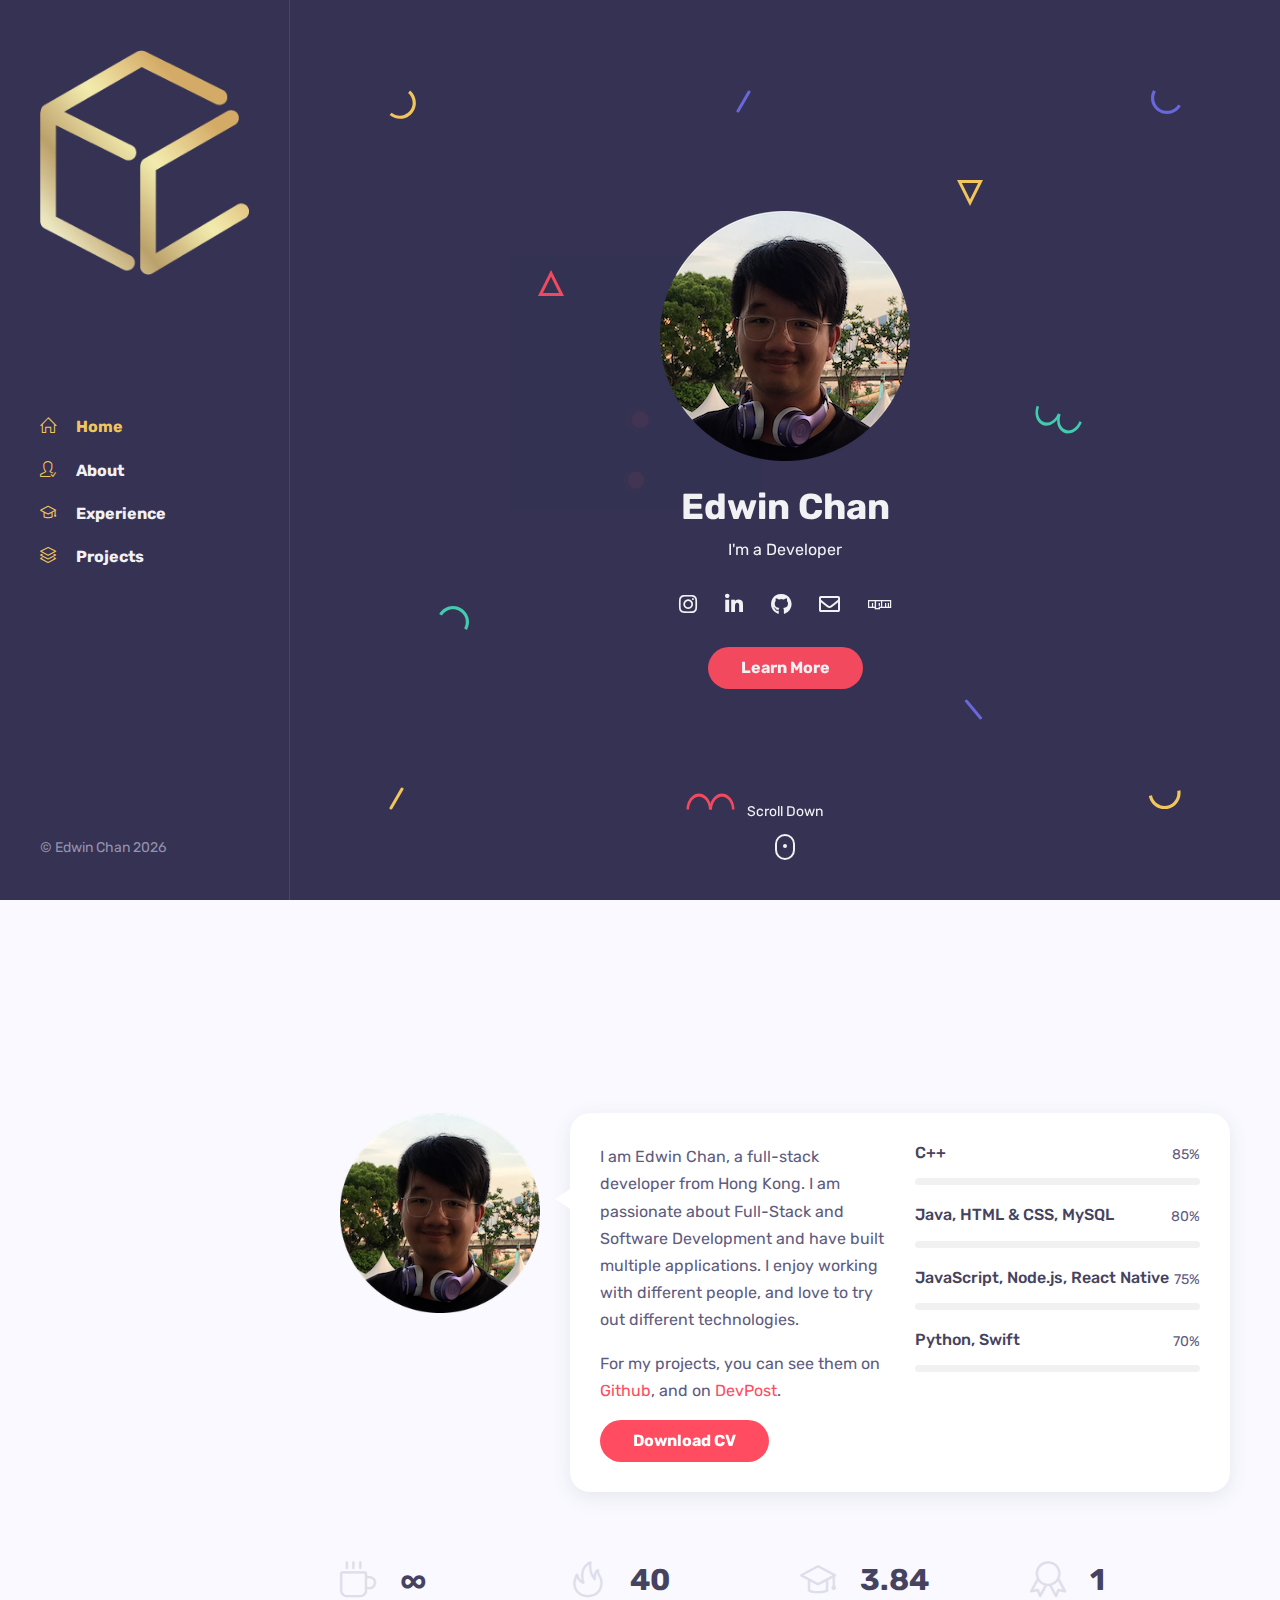
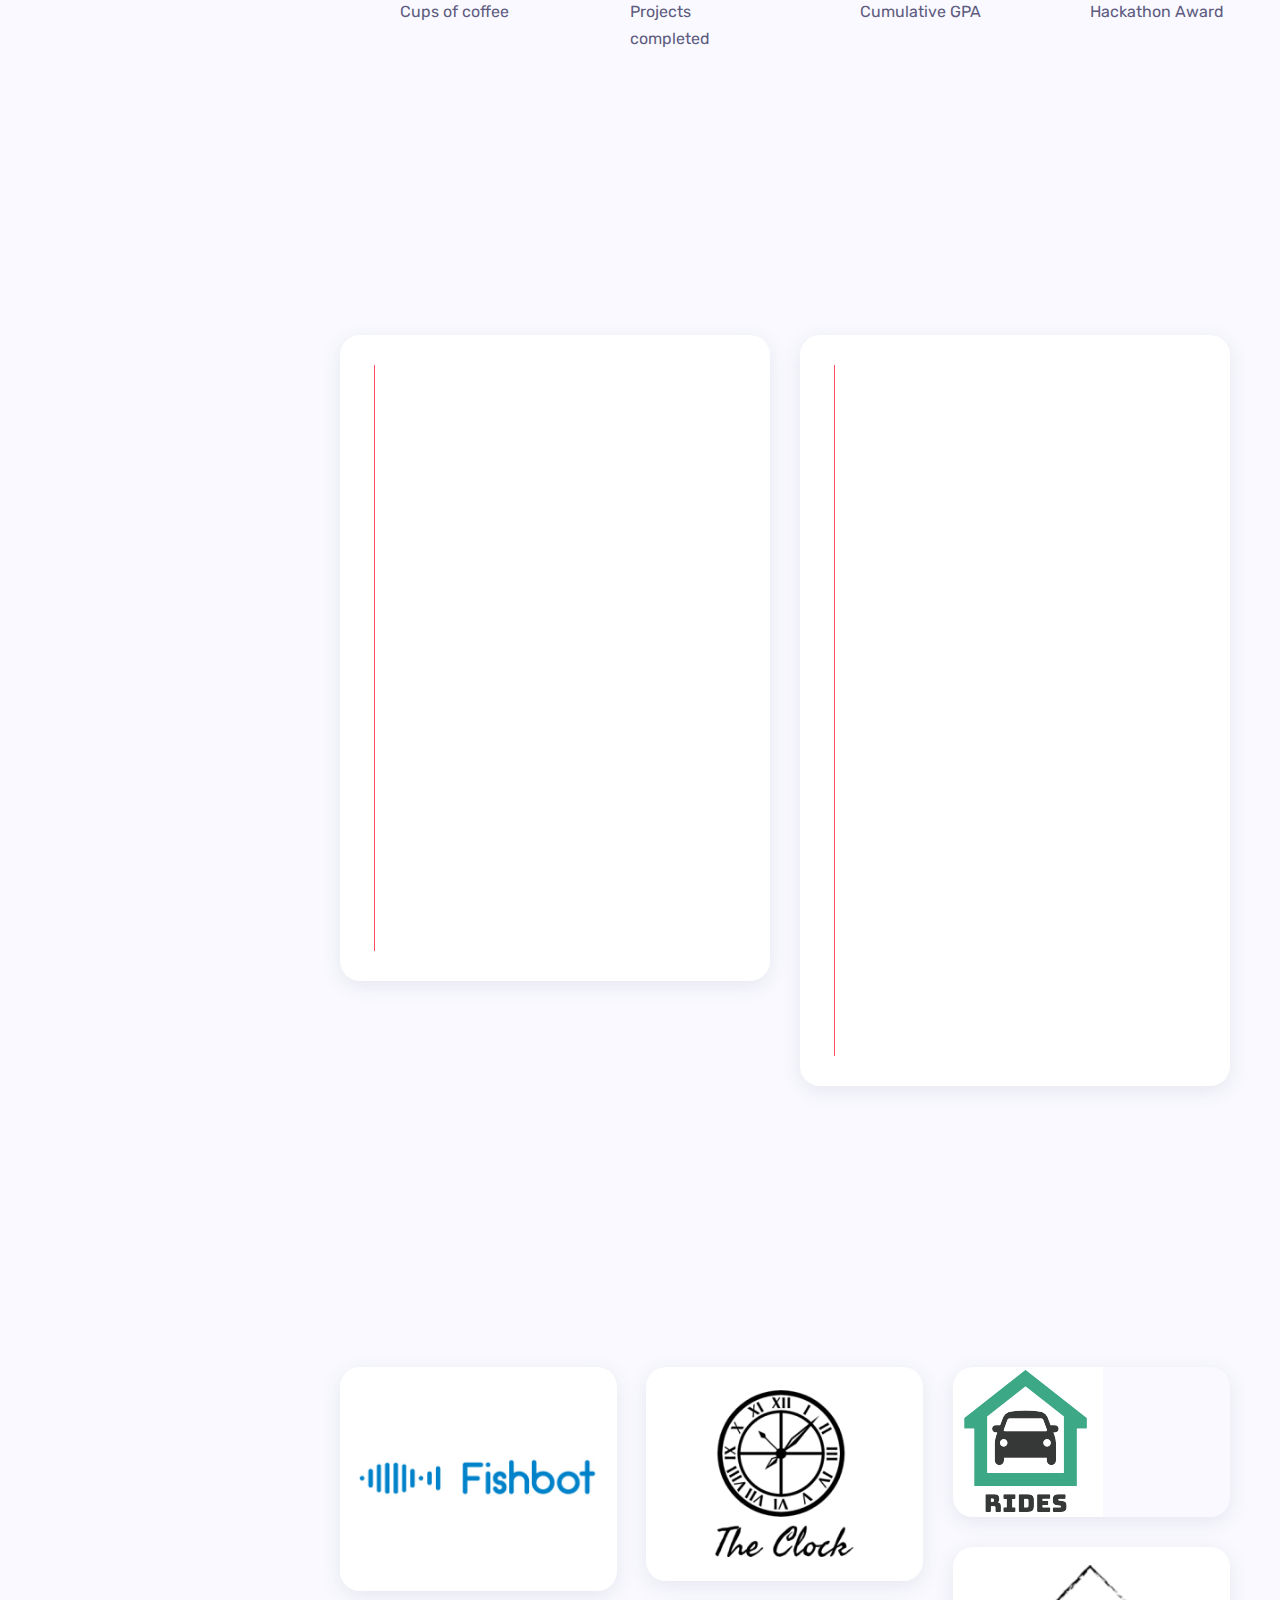
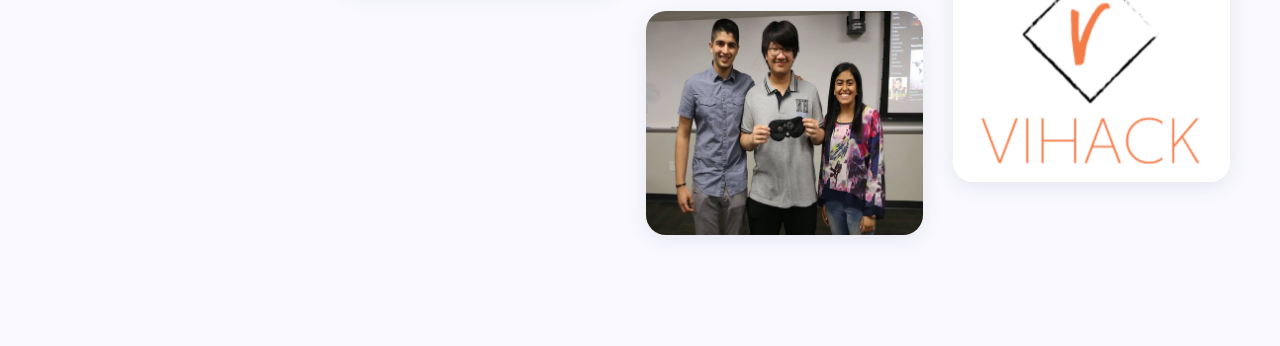
==== commit 72164aba: "adding iovine academy" ====
--- a/index.html
+++ b/index.html
@@ -355,13 +355,24 @@
 					
 					<!-- timeline wrapper -->
 					<div class="timeline edu bg-white rounded shadow-dark padding-30 overflow-hidden">
+						<!-- timeline item -->
+						<div class="timeline-container wow fadeInUp">
+							<div class="content">
+								<span class="time">2020 - 2022</span>
+								<h3 class="title">Master of Science</h3>
+								<p>Cumulative GPA: - / 4.0 <br />
+								   Product Innovation (MSPRIN) <br/> 
+								   Iovine and Young Academy, <br/>
+								   University of Southern California </p>
+							</div>
+						</div>
 
 						<!-- timeline item -->
 						<div class="timeline-container wow fadeInUp">
 							<div class="content">
 								<span class="time">2016 - 2020</span>
 								<h3 class="title">Bachelor of Science</h3>
-								<p> Cumulative GPA: 3.84/4.0 <br />
+								<p> Cumulative GPA: 3.85 / 4.0 <br />
 									Computer Engineering and Computer Science(CECS)<br/> 
 								   Viterbi School of Engineering, <br/>
 								   University of Southern California</p>
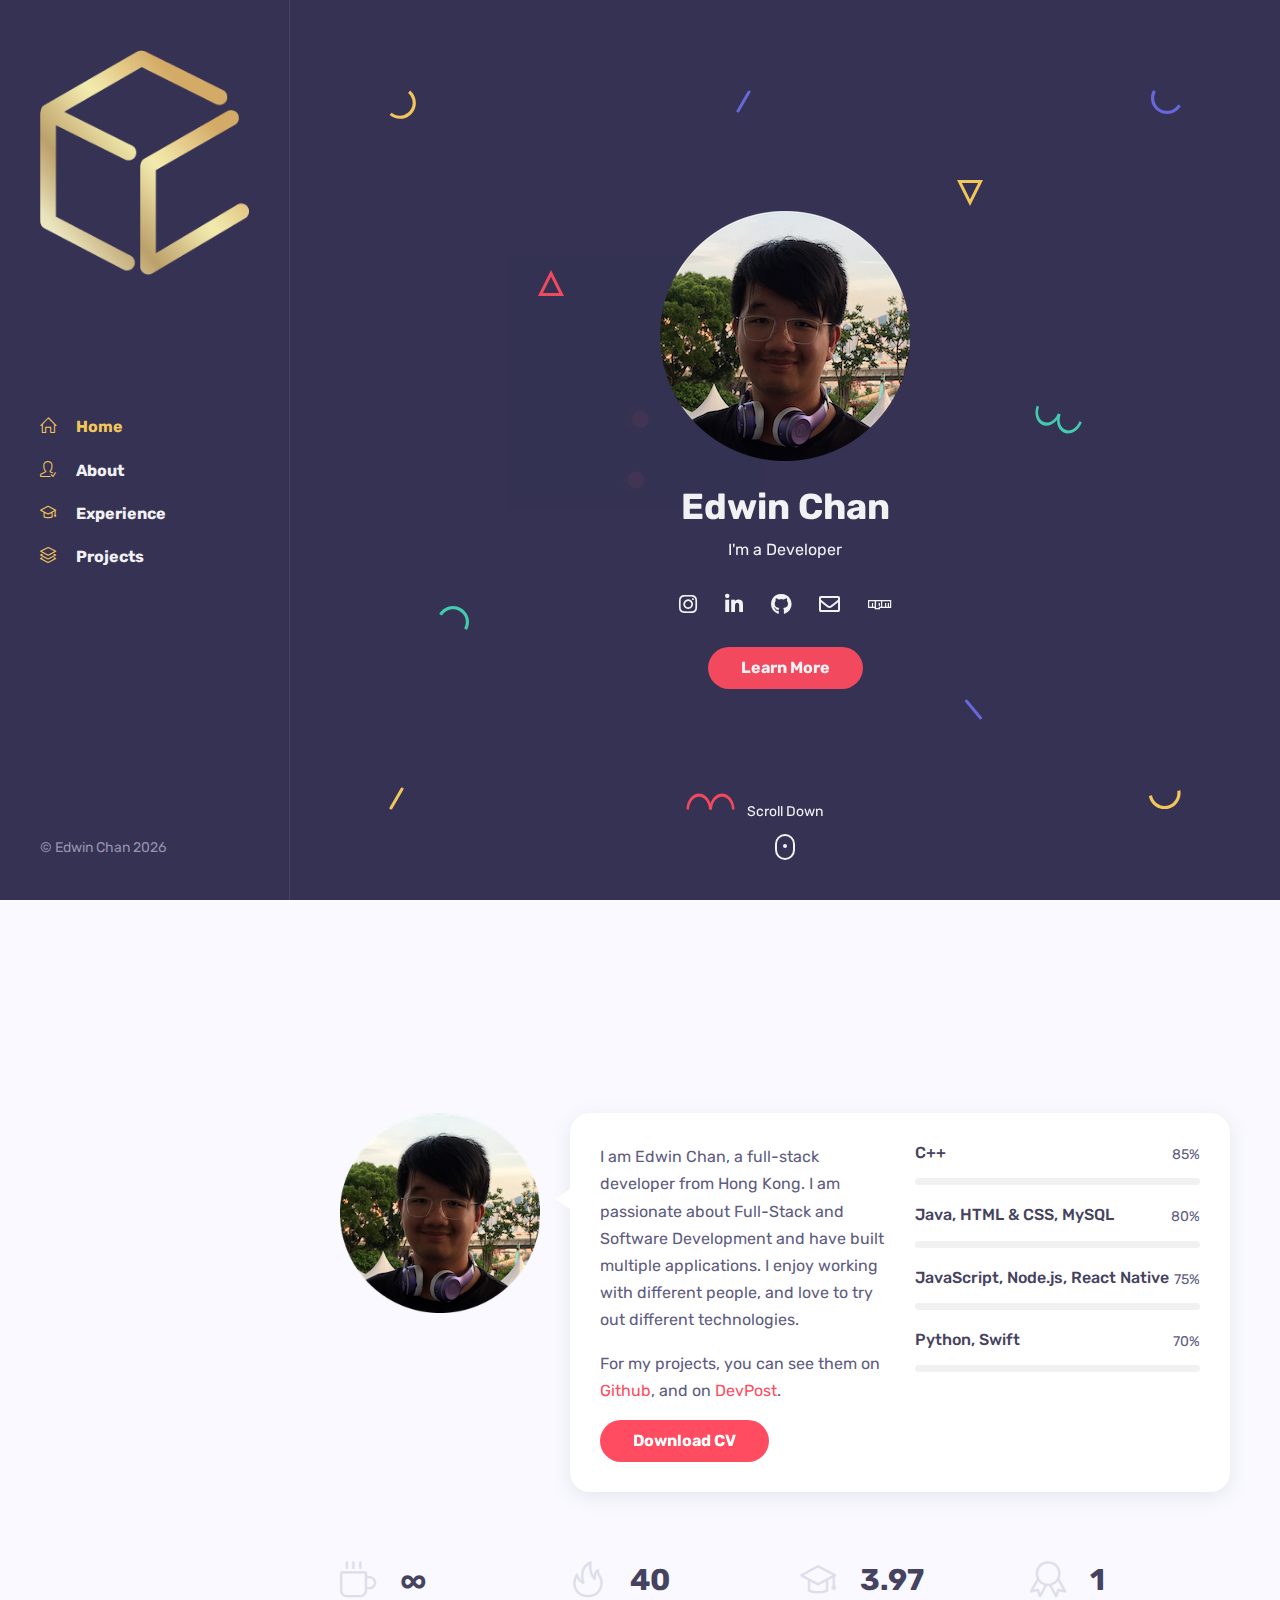
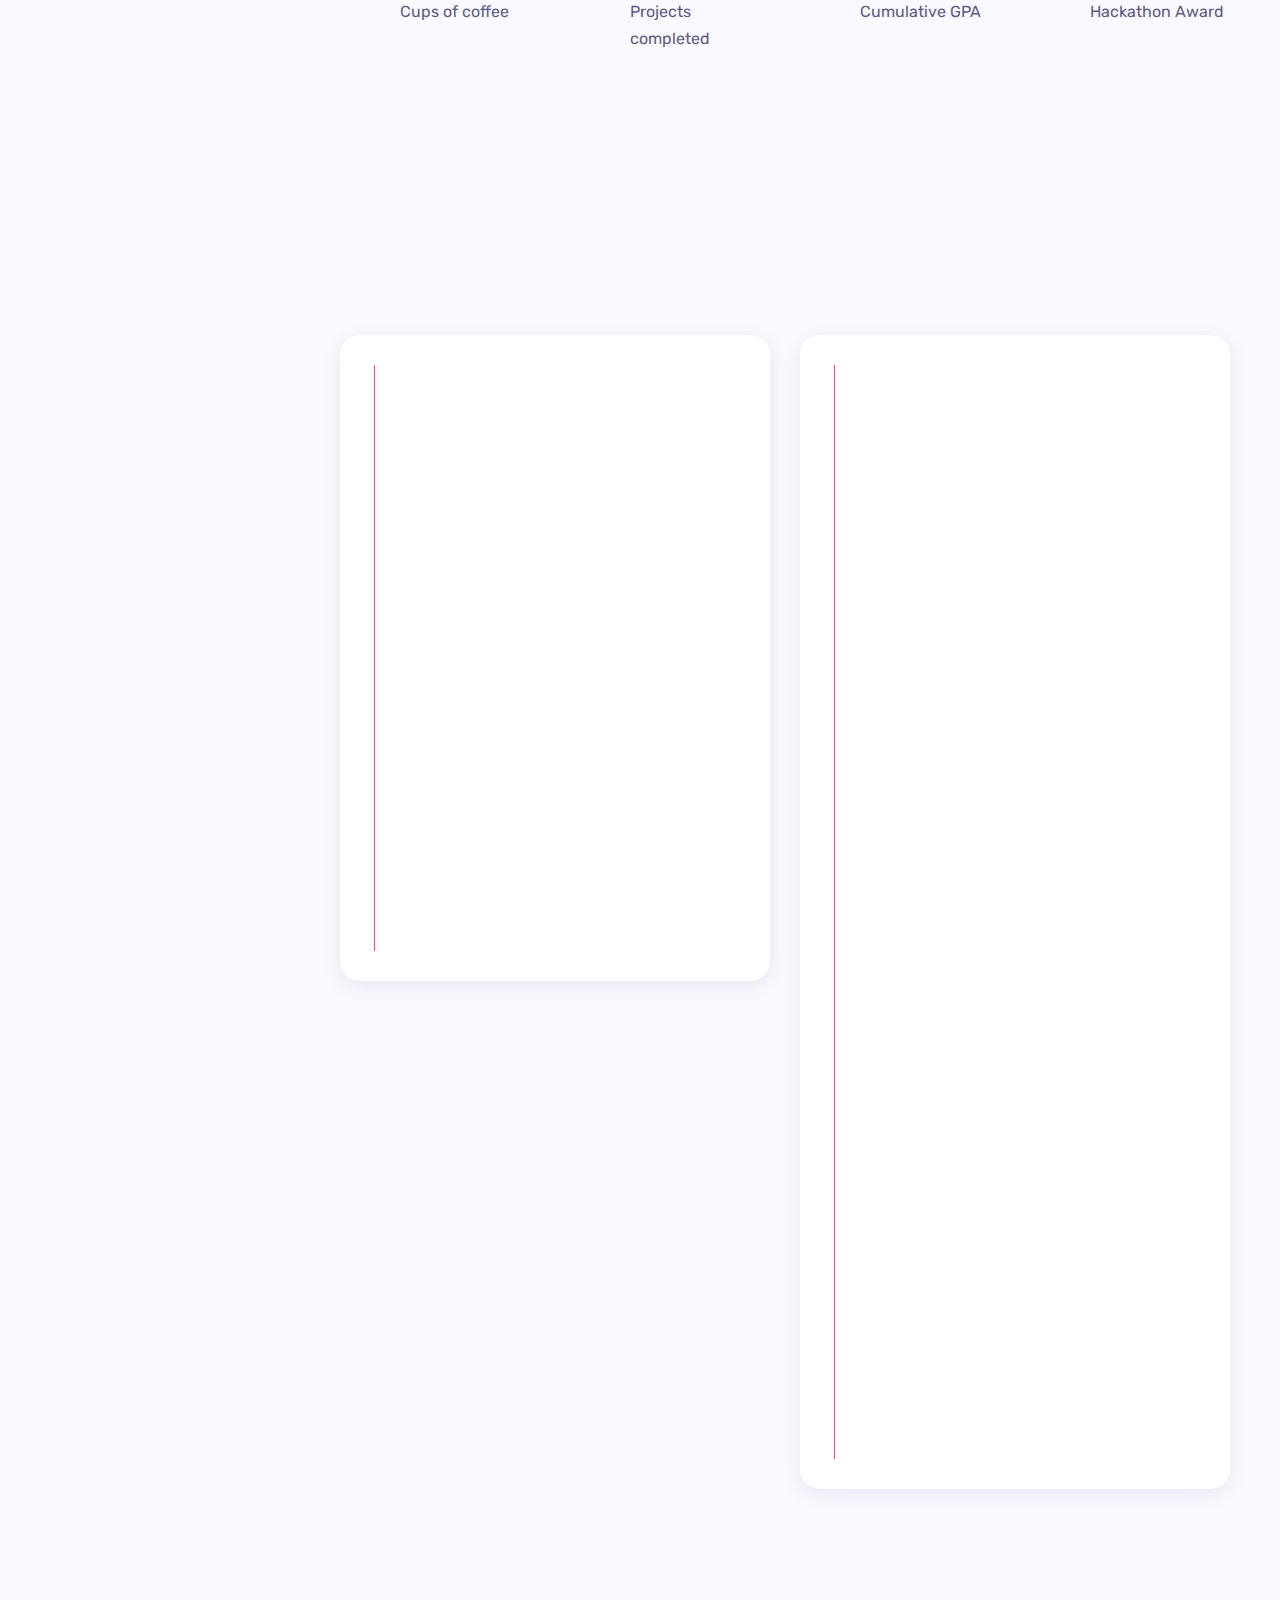
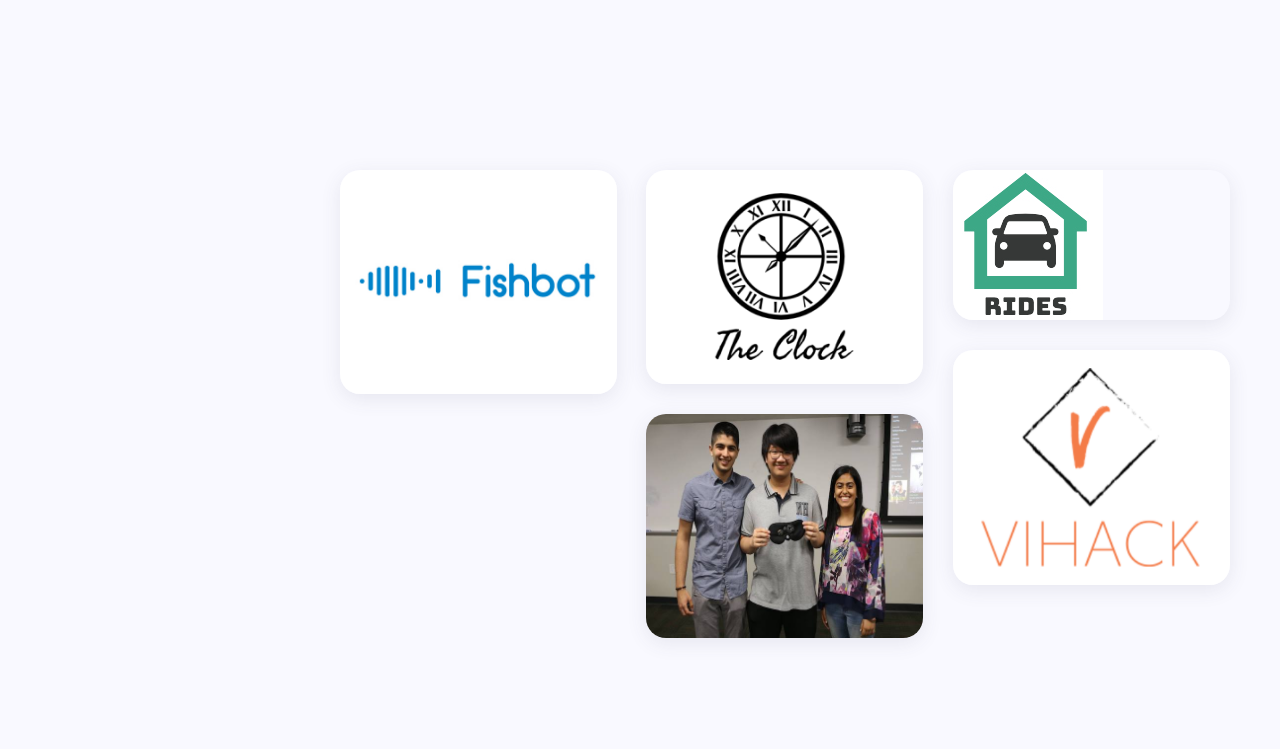
==== commit affe2004: "updating some information'" ====
--- a/index.html
+++ b/index.html
@@ -313,7 +313,7 @@
 					<div class="fact-item">
 						<span class="icon icon-graduation"></span>
 						<div class="details">
-							<h3 class="mb-0 mt-0 number"><em class="count">3.84</em></h3>
+							<h3 class="mb-0 mt-0 number"><em class="count">3.97</em></h3>
 							<p class="mb-0">Cumulative GPA</p>
 						</div>
 					</div>
@@ -360,7 +360,7 @@
 							<div class="content">
 								<span class="time">2020 - 2022</span>
 								<h3 class="title">Master of Science</h3>
-								<p>Cumulative GPA: - / 4.0 <br />
+								<p>Cumulative GPA: 3.97 / 4.0 <br />
 								   Product Innovation (MSPRIN) <br/> 
 								   Iovine and Young Academy, <br/>
 								   University of Southern California </p>
@@ -407,8 +407,29 @@
 						<!-- timeline item -->
 						<div class="timeline-container wow fadeInUp">
 							<div class="content">
-								<span class="time">2019 - Present</span>
-								<h3 class="title">FishBot Co-Founder</h3>
+								<span class="time">Fall 2021</span>
+								<h3 class="title">Fisher-Price</h3>
+								<h6 class="title">Product Strategy Consultant</h6>
+								<p>Analyzed Fisher-Price’s top-selling products in the past 25 years and generated insights on consumer needs in the market.</p>
+							</div>
+						</div>
+
+						<!-- timeline item -->
+						<div class="timeline-container wow fadeInUp">
+							<div class="content">
+								<span class="time">Summer 2021</span>
+								<h3 class="title">Samsung Design Center</h3>
+								<h6 class="title">Product Design Consultant</h6>
+								<p>Conducted design research and user research on Active Lifestyle consumer space. Incorporated client feedback from client meetings for concept ideation and speculative design.</p>
+							</div>
+						</div>
+
+						<!-- timeline item -->
+						<div class="timeline-container wow fadeInUp">
+							<div class="content">
+								<span class="time">2019 - 2020</span>
+								<h3 class="title">FishBot</h3>
+								<h6 class="title">Co-Founder</h6>
 								<p>I designed the system architecture of the product and created the React Native Application, along with the website.</p>
 							</div>
 						</div>
@@ -417,19 +438,13 @@
 						<div class="timeline-container wow fadeInUp" data-wow-delay="0.2s">
 							<div class="content">
 								<span class="time">Summer 2018</span>
-								<h3 class="title">Software Engineering Intern</h3>
+								<h3 class="title">Shun Hing Technology Ltd.</h3>
+								<h6 class="title">Software Engineering Intern</h6>
 								<p>I worked on the Hong Kong MTR Commercial Broadcasting System, which plays advertisements through panels located in different stations and is controlled by the central control room.</p>
 							</div>
 						</div>
 
-						<!-- timeline item -->
-						<div class="timeline-container wow fadeInUp" data-wow-delay="0.4s">
-							<div class="content">
-								<span class="time">Summer 2014</span>
-								<h3 class="title">Digital and Signal Processing Lab Intern</h3>
-								<p>I wrote a voice recognition program intended to help deaf and mute workers in the cafeteria by converting orders from speech to words shown on the screen to streamline the ordering process.</p>
-							</div>
-						</div>
+
 
 						<!-- main line -->
 						<span class="line"></span>
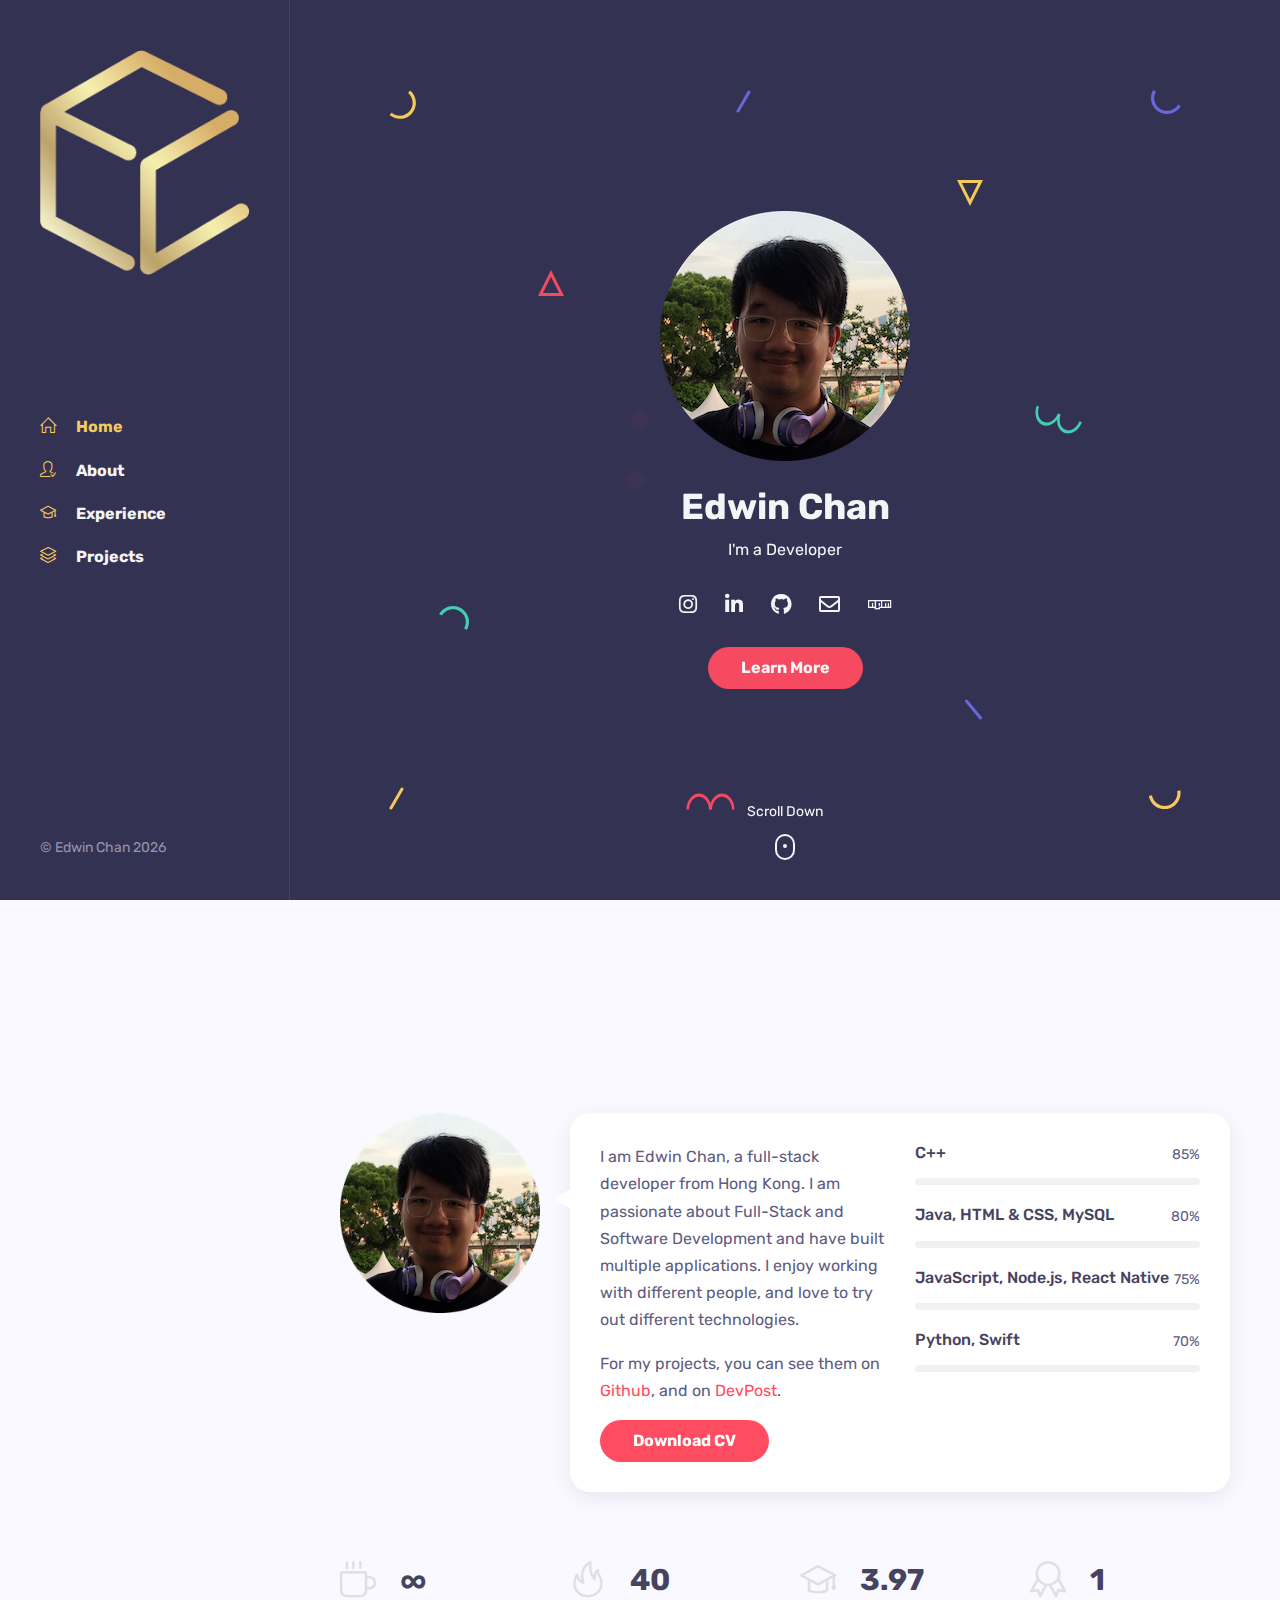
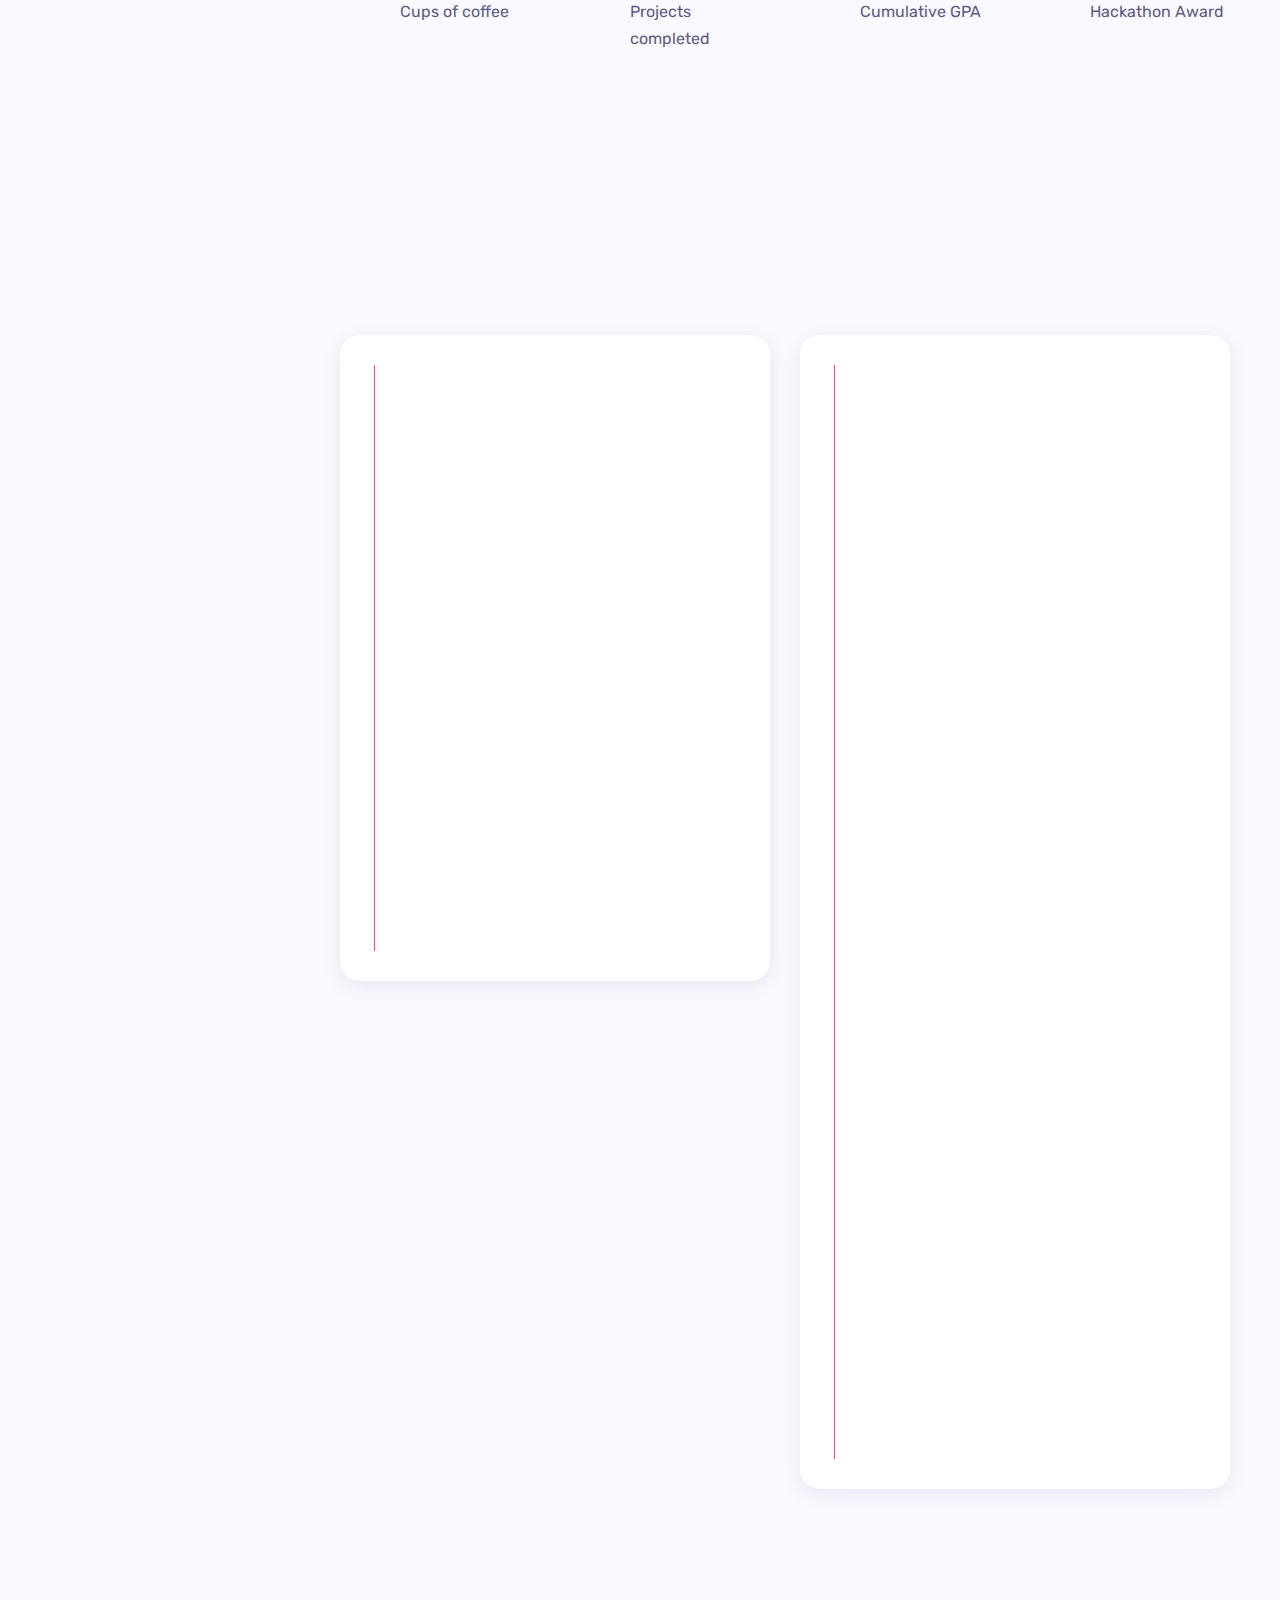
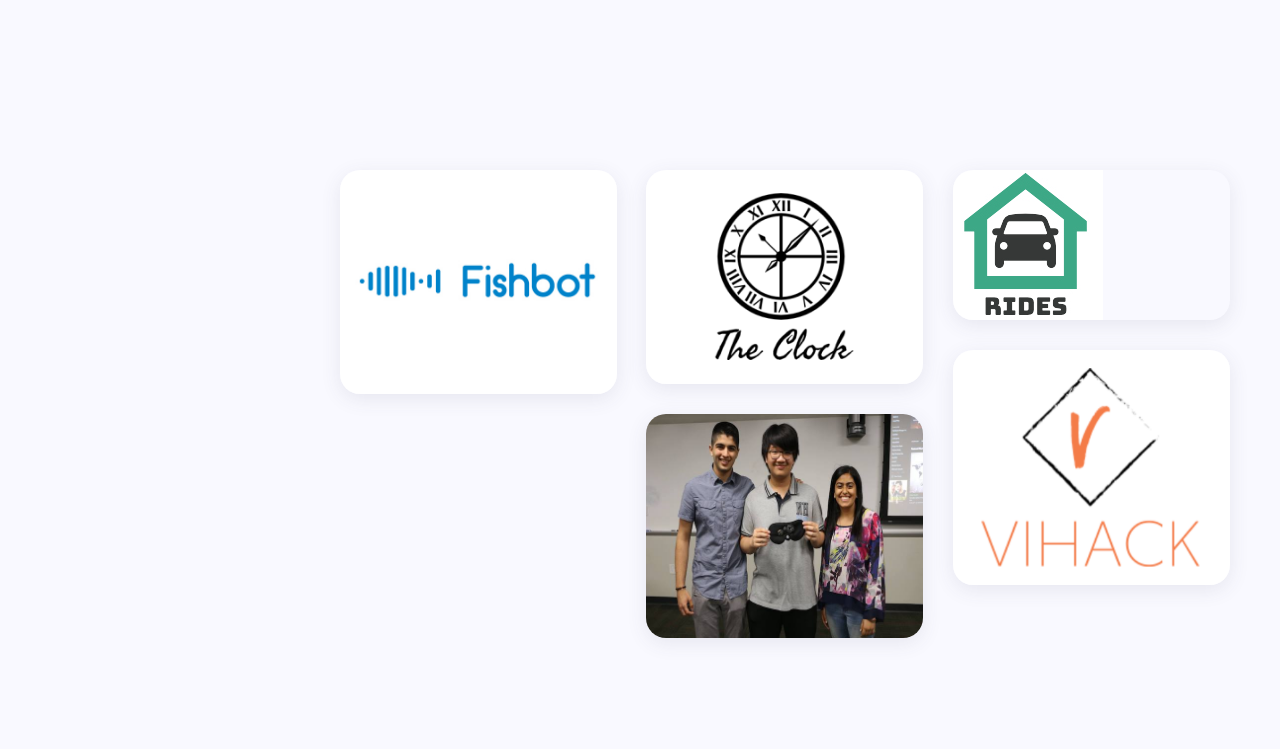
==== commit da4559dd: "testing out the new keychain" ====
--- a/index.html
+++ b/index.html
@@ -444,8 +444,6 @@
 							</div>
 						</div>
 
-
-
 						<!-- main line -->
 						<span class="line"></span>
 
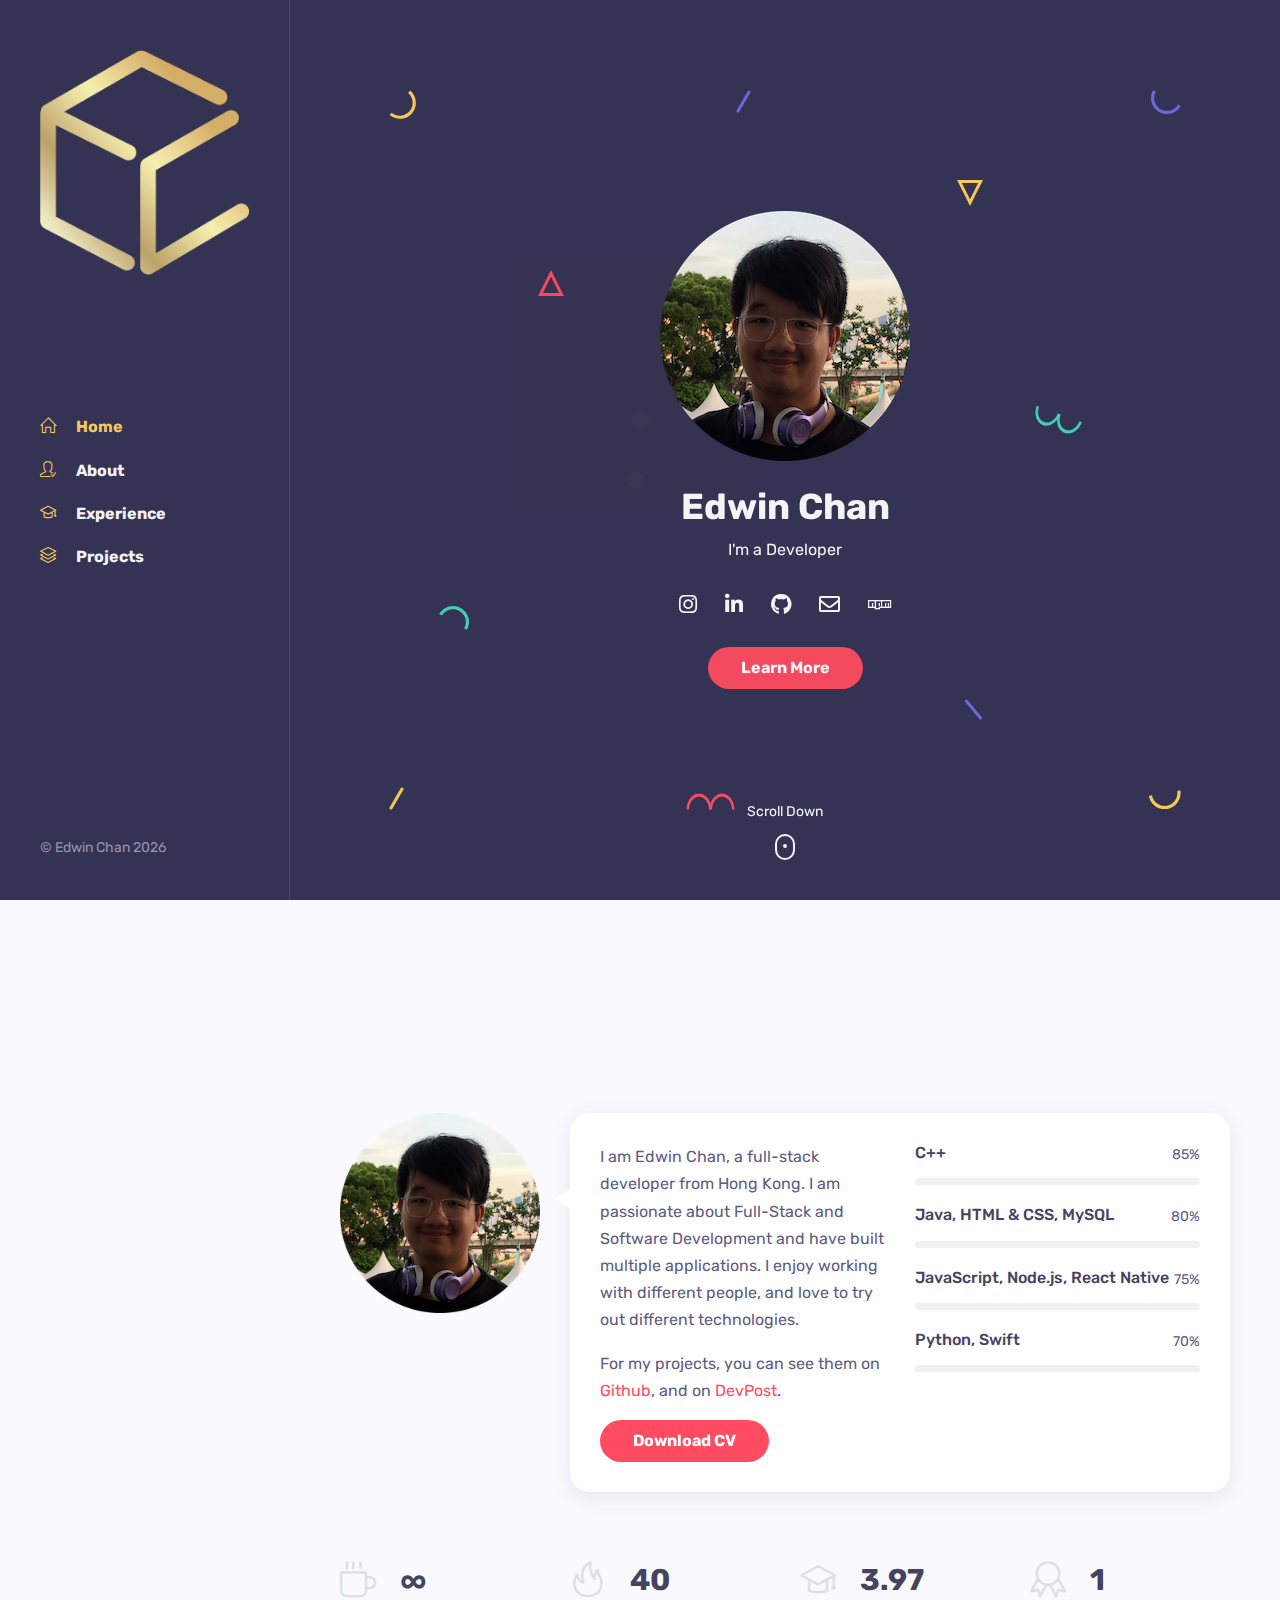
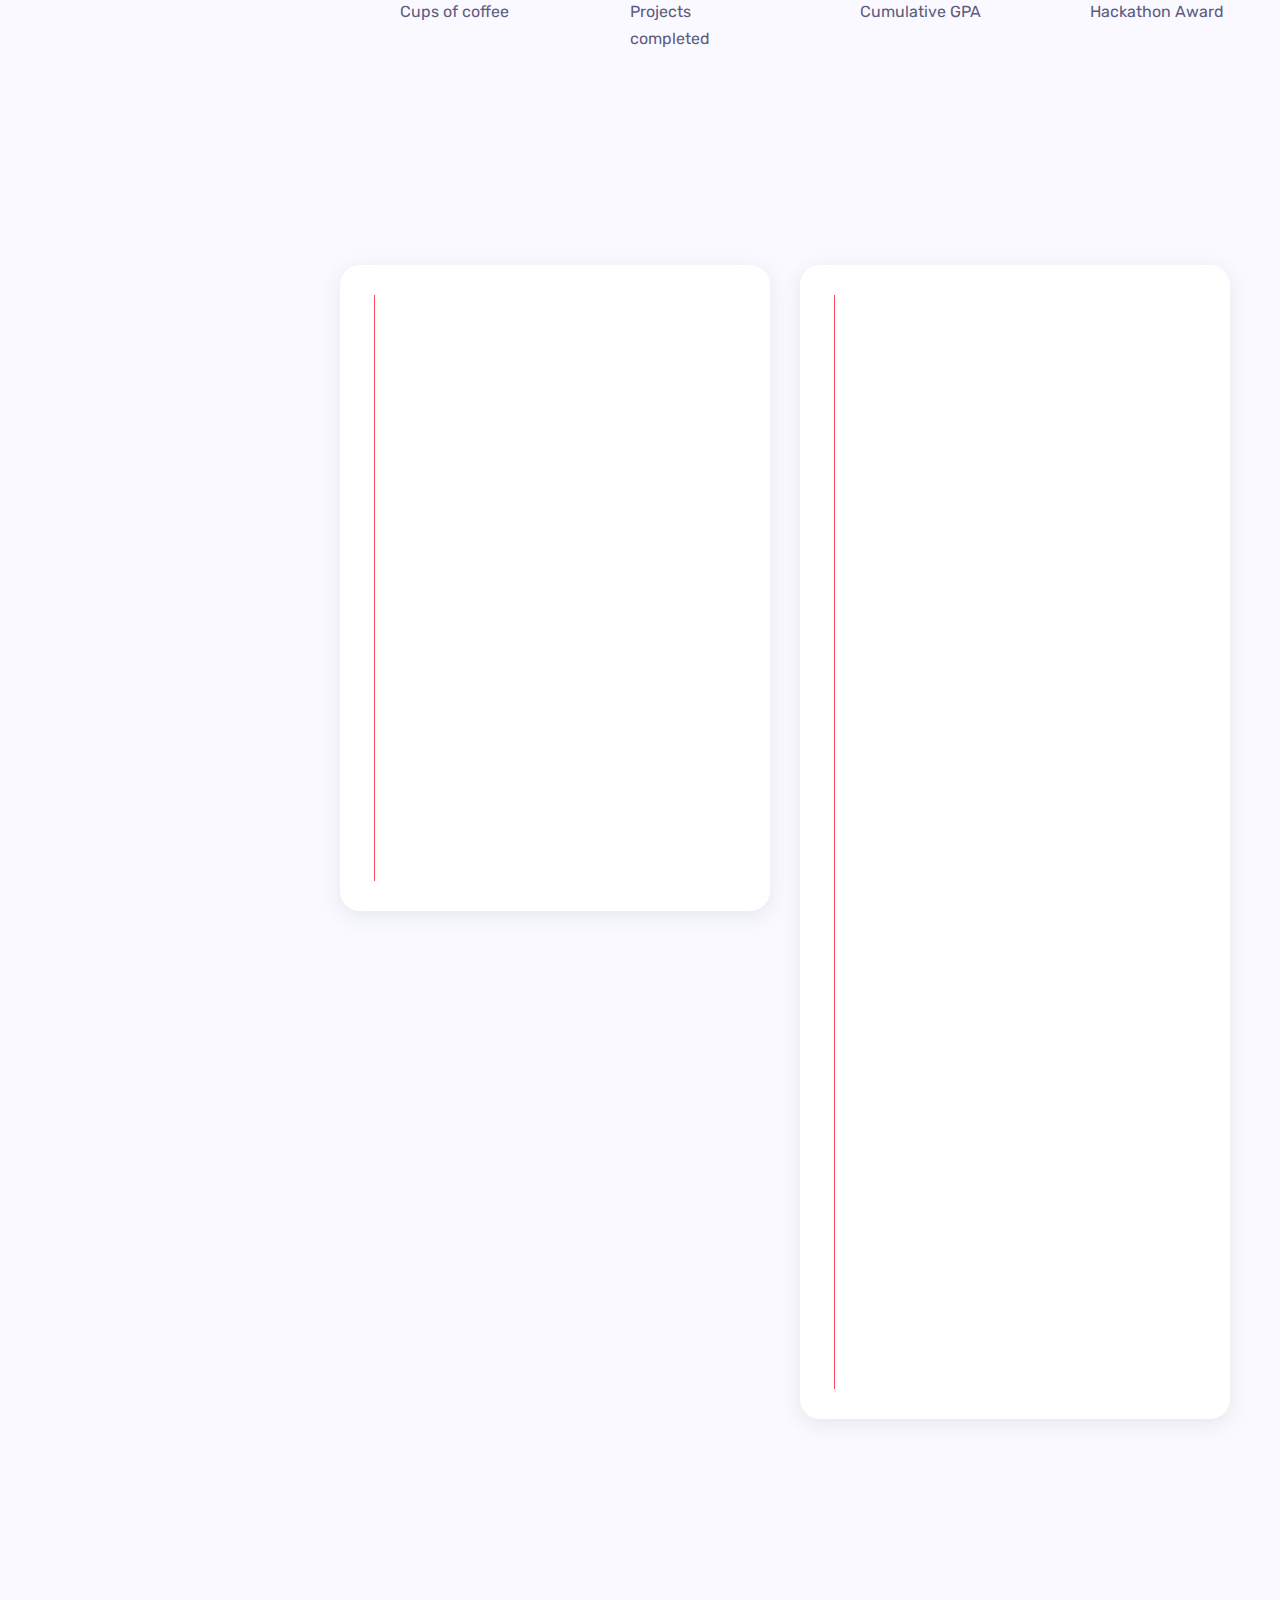
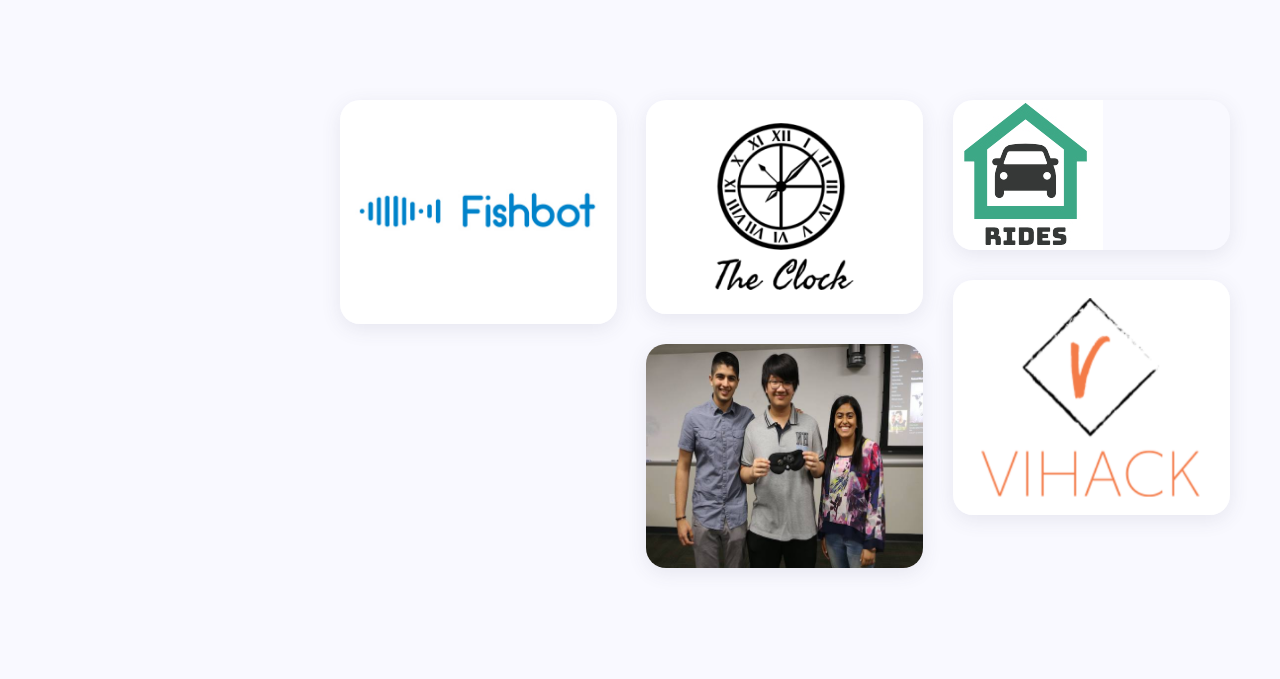
==== commit 2603dd84: "fix bug on mobile UI for spacers" ====
--- a/index.html
+++ b/index.html
@@ -292,7 +292,7 @@
 							<p class="mb-0">Cups of coffee</p>
 						</div>
 					</div>
-					<div class="spacer d-md-none d-lg-none" data-height="10000"></div>
+					<div class="spacer d-md-none d-lg-none" data-height="60"></div>
 				</div>
 
 				<div class="col-md-3 col-sm-6">
@@ -304,7 +304,7 @@
 							<p class="mb-0">Projects completed</p>
 						</div>
 					</div>
-					<div class="spacer d-md-none d-lg-none" data-height="40"></div>
+					<div class="spacer d-md-none d-lg-none" data-height="60"></div>
 				</div>
 
 
@@ -317,7 +317,7 @@
 							<p class="mb-0">Cumulative GPA</p>
 						</div>
 					</div>
-					<div class="spacer d-md-none d-lg-none" data-height="427"></div>
+					<div class="spacer d-md-none d-lg-none" data-height="60"></div>
 				</div>
 
 				<div class="col-md-3 col-sm-6">
@@ -329,13 +329,11 @@
 							<p class="mb-0">Hackathon Award</p>
 						</div>
 					</div>
-					<div class="spacer d-md-none d-lg-none" data-height="1"></div>
-				</div>
-
-			</div>
-
-		</div>
-		<div class="spacer" data-height="70"></div>
+				</div>
+
+			</div>
+
+		</div>
 	</section>
 	
 	
